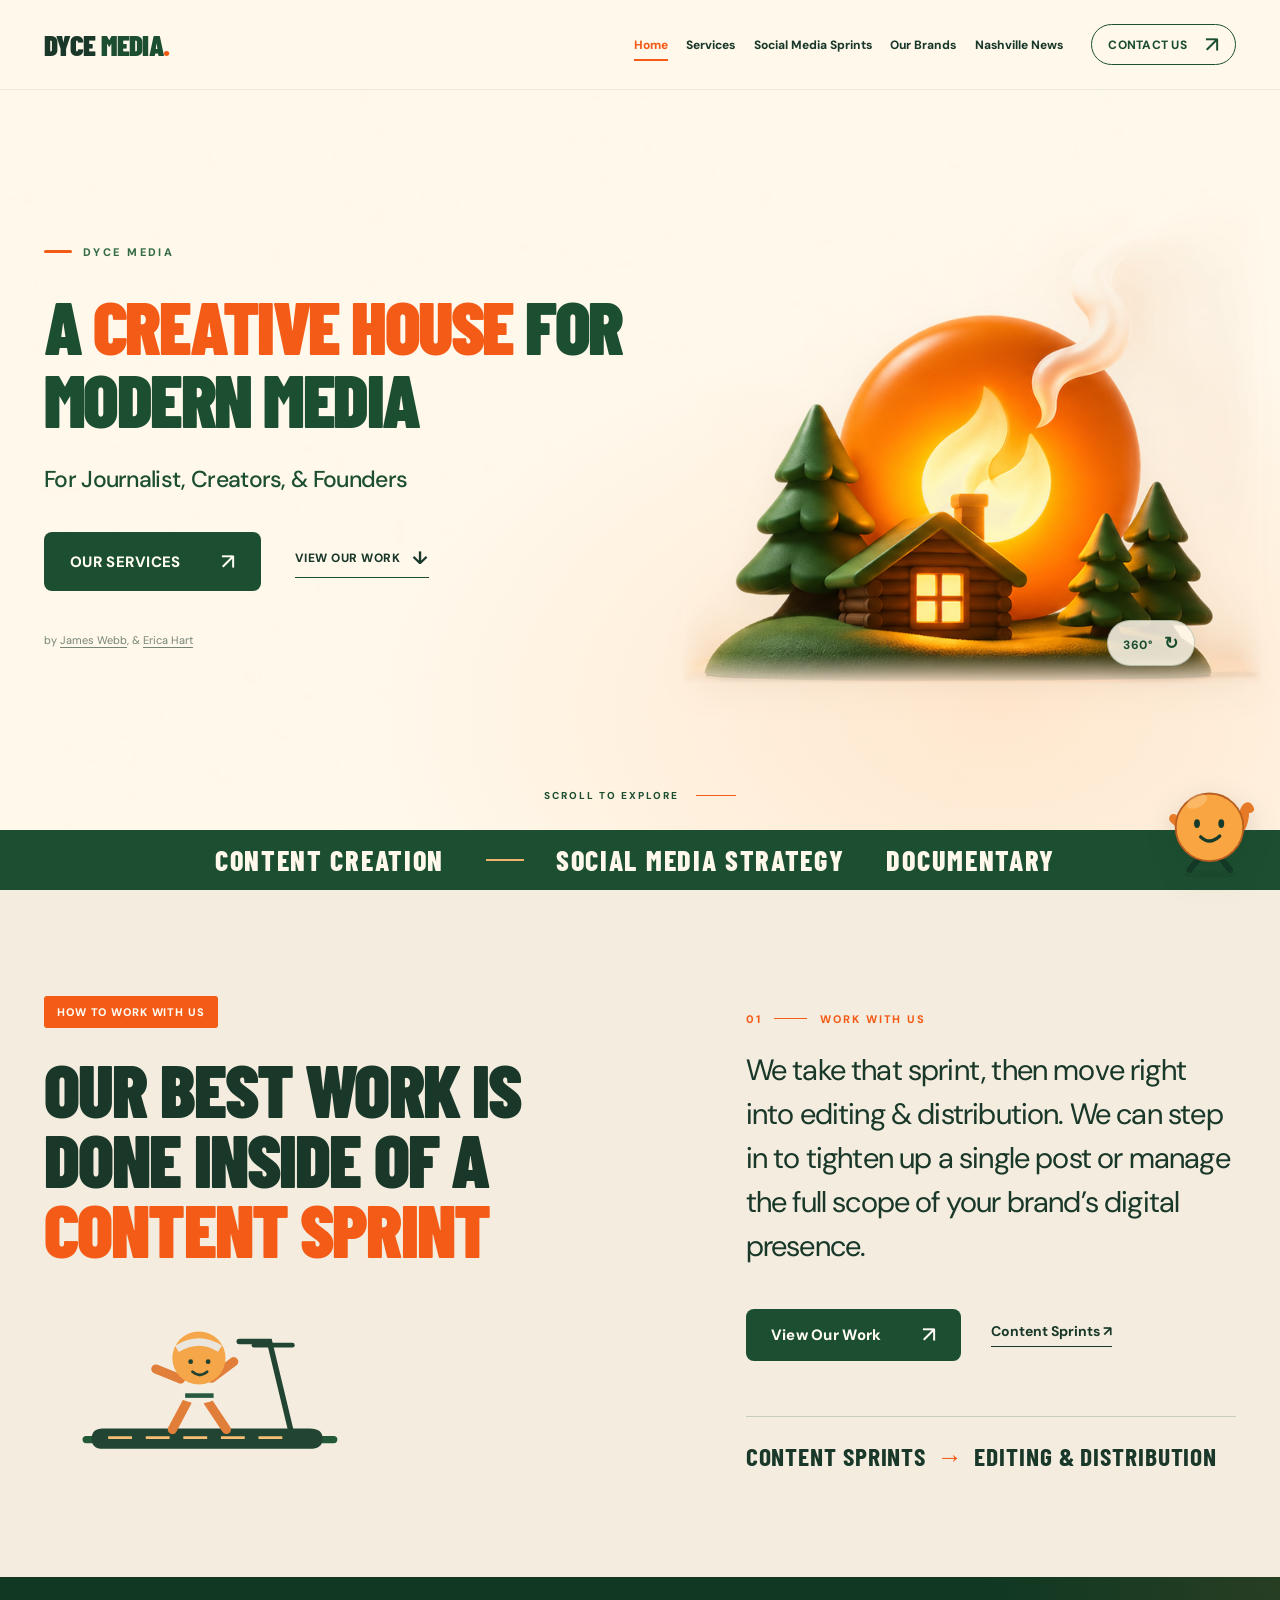
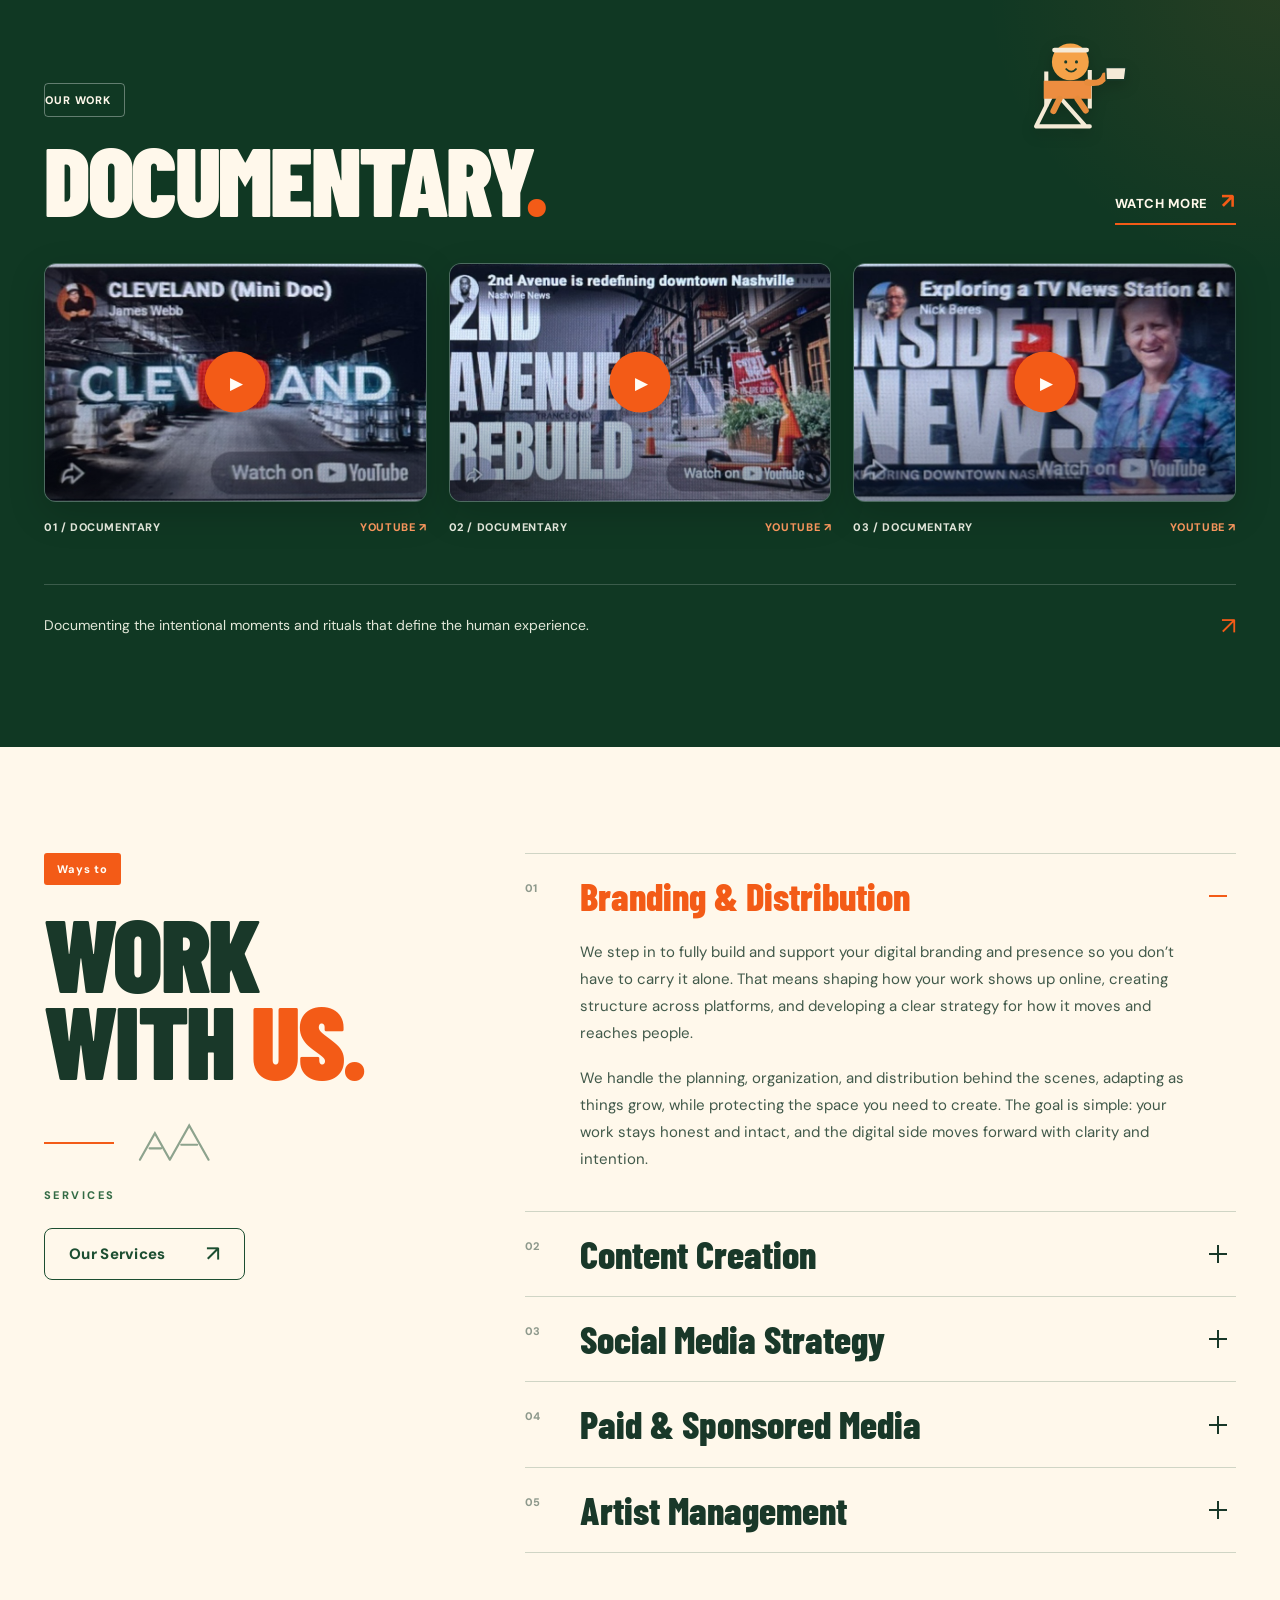
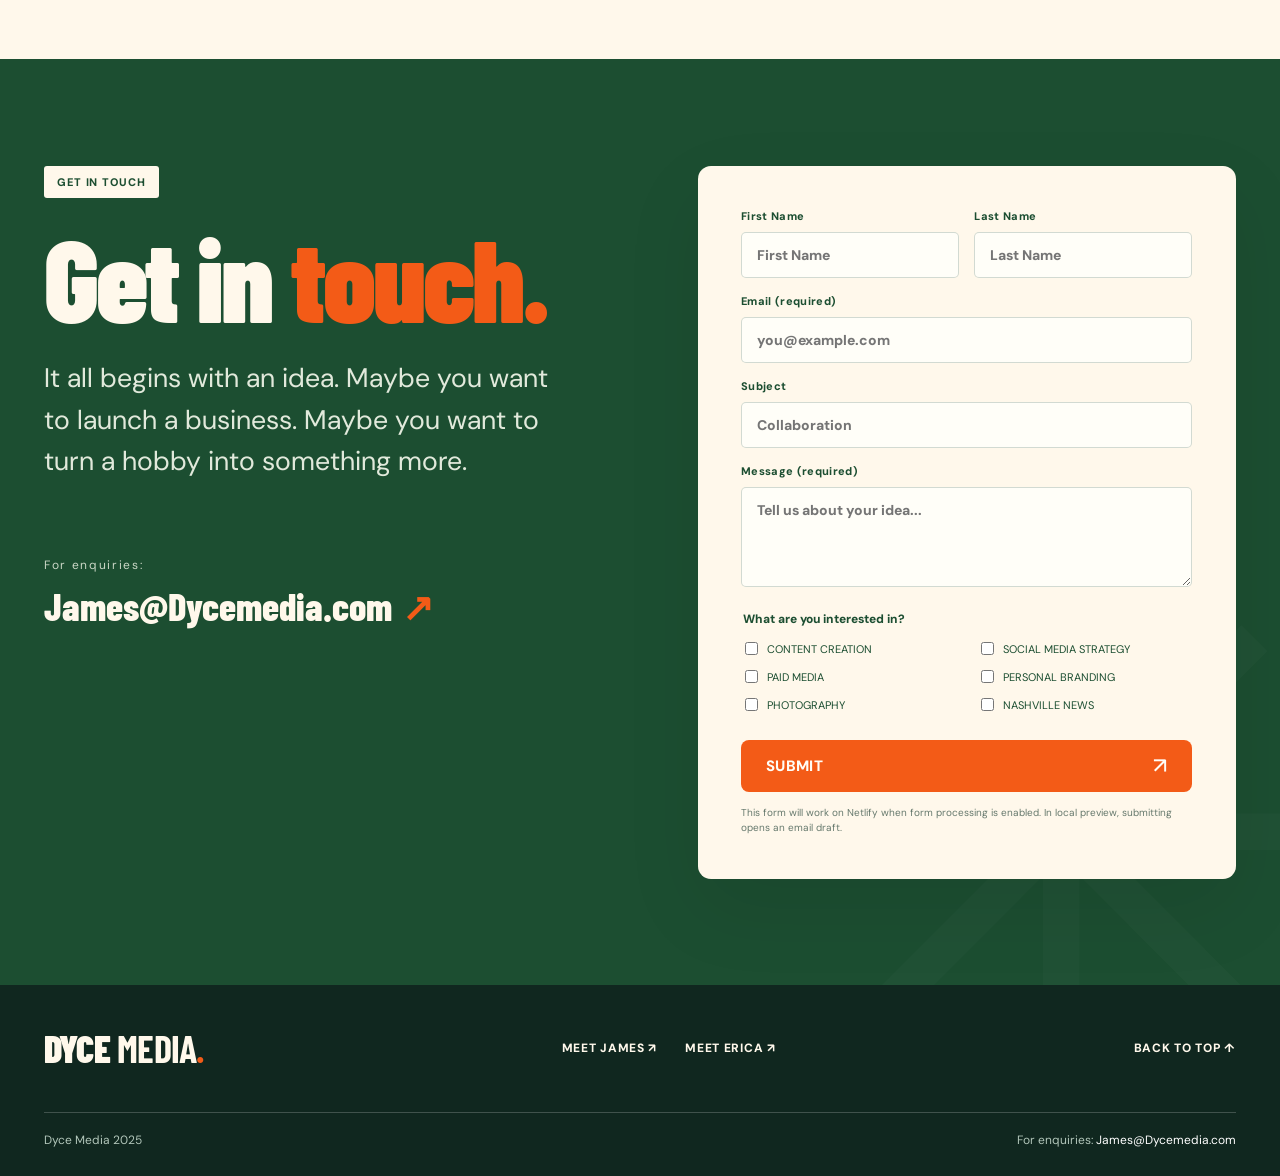
==== index.html @ 3dae823f "Import approved Dyce Media Revision 2 and configure separate Netlify preview" ====
<!DOCTYPE html>

<html lang="en">
<head>
<meta charset="utf-8"/>
<meta content="width=device-width, initial-scale=1" name="viewport"/>
<meta content="#153d2c" name="theme-color"/>
<meta content="Dyce Media — A Creative HOUSE for modern media. For Journalist, Creators, &amp; Founders." name="description"/>
<meta content="Dyce Media — A Creative HOUSE for modern media" property="og:title"/>
<meta content="For Journalist, Creators, &amp; Founders" property="og:description"/>
<title>Home | Dyce Media</title>
<link href="https://fonts.googleapis.com" rel="preconnect"/>
<link crossorigin="" href="https://fonts.gstatic.com" rel="preconnect"/>
<link href="https://fonts.googleapis.com/css2?family=Barlow+Condensed:wght@500;600;700;800;900&amp;family=DM+Sans:wght@400;500;600;700;800&amp;display=swap" rel="stylesheet"/>
<link href="styles.css" rel="stylesheet"/>
</head>
<body>
<a class="skip-link" href="#main">Skip to content</a>
<div aria-hidden="true" class="top-progress" id="scrollProgress"></div>
<header class="site-header" id="siteHeader">
<a aria-label="Dyce Media home" class="wordmark" href="index.html">DYCE <strong>MEDIA<span>.</span></strong></a>
<button aria-controls="primaryNav" aria-expanded="false" aria-label="Toggle navigation" class="menu-toggle" id="menuToggle" type="button"><span></span><span></span></button>
<nav aria-label="Primary navigation" class="nav" id="primaryNav">
<a class="nav-link is-active" href="index.html">Home</a>
<a class="nav-link" href="services.html">Services</a>
<a class="nav-link" href="social-media-sprints.html">Social Media Sprints</a>
<a class="nav-link" href="our-brands.html">Our Brands</a>
<a class="nav-link" href="nashville-news.html">Nashville News</a>
<a class="btn btn-small btn-outline nav-cta" href="contact.html">CONTACT US <span aria-hidden="true">↗</span></a>
</nav>
</header>
<main id="main">
<section aria-labelledby="heroTitle" class="hero" id="home">
<div aria-hidden="true" class="hero-grain"></div>
<div class="hero-inner container">
<div class="hero-copy reveal is-visible">
<div class="eyebrow"><span class="eyebrow-rule"></span> DYCE MEDIA</div>
<h1 id="heroTitle"><span class="hero-first">A <em>Creative HOUSE</em> for</span><span class="hero-line">modern media</span></h1>
<p class="hero-subtitle">For Journalist, Creators, &amp; Founders</p>
<div class="hero-actions"><a class="btn btn-dark" href="services.html">OUR SERVICES <span aria-hidden="true">↗</span></a><a class="quiet-link" href="documentary.html">VIEW OUR WORK <span aria-hidden="true">↓</span></a></div>
<p class="credit">by <a href="https://www.instagram.com/storyofjames/" rel="noopener" target="_blank">James Webb</a>, &amp; <a href="https://www.instagram.com/ericaavi/" rel="noopener" target="_blank">Erica Hart</a></p>
</div>
<div aria-label="Cozy illustrated log cabin, pine trees and glowing campfire with an orange sun" class="hero-visual">
<div aria-hidden="true" class="hero-halo"></div>
<img alt="A warm illustrated log cabin with forest-green pine trees and an orange firelight glow" class="cabin-art" fetchpriority="high" src="assets/cabin-art.png"/>


<button aria-label="Play cabin rotation" class="cabin-spin-btn" id="spinCabin" type="button">360° <span aria-hidden="true">↻</span></button></div>
</div>
<a class="scroll-indicator" href="index.html#how"><span>SCROLL TO EXPLORE</span><span aria-hidden="true" class="scroll-line"></span></a>
</section>
<div aria-hidden="true" class="section-marquee"><span>CONTENT CREATION</span><span aria-hidden="true" class="marquee-rule"></span><span>SOCIAL MEDIA STRATEGY</span><span>DOCUMENTARY</span></div>
<section aria-labelledby="howTitle" class="intro-section section-pad" id="how">
<div class="container intro-grid">
<div class="intro-left reveal">
<span class="tag tag-orange">HOW TO WORK WITH US</span>
<h2 id="howTitle">Our best work is done inside of a <em>content sprint</em></h2>

<div aria-label="A small animated character running on a treadmill" class="scene-treadmill"><svg aria-hidden="true" viewbox="0 0 360 190">
<path d="M46 161h270" stroke="#1b5232" stroke-linecap="round" stroke-width="8"></path>
<path d="M64 149h226q14 0 14 11t-14 11H64q-12 0-12-11t12-11" fill="#193f2c"></path>
<path class="tread-belt" d="M70 159h205" stroke="#f9bd72" stroke-dasharray="26 15" stroke-width="3"></path>
<path d="M269 150l-23-96h-33" fill="none" stroke="#193f2c" stroke-linecap="round" stroke-width="6"></path>
<path d="M229 58h42" stroke="#193f2c" stroke-linecap="round" stroke-width="5"></path>
<path class="run-leg one" d="M156 120l-16 30" stroke="#e17a33" stroke-linecap="round" stroke-width="10"></path>
<path class="run-leg two" d="M179 120l20 30" stroke="#e17a33" stroke-linecap="round" stroke-width="10"></path>
<path d="M146 115q25 13 44 0l-5-22h-34z" fill="#f3efe1"></path>
<path d="M154 113h31" stroke="#20543a" stroke-width="5"></path>
<path class="run-arm one" d="M149 95l-27-11" fill="none" stroke="#e17a33" stroke-linecap="round" stroke-width="10"></path>
<path class="run-arm two" d="M183 94l24-18" fill="none" stroke="#e17a33" stroke-linecap="round" stroke-width="10"></path>
<circle cx="169" cy="72" fill="#f6a442" r="29"></circle>
<path d="M145 62q25-15 47 0" fill="none" stroke="#eae6de" stroke-width="8"></path>
<circle cx="160" cy="76" fill="#173b2a" r="2.6"></circle><circle cx="179" cy="76" fill="#173b2a" r="2.6"></circle>
<path d="M162 87q8 7 16 0" fill="none" stroke="#173b2a" stroke-linecap="round" stroke-width="3"></path>
</svg></div></div>
<div class="intro-right reveal">
<div class="mini-index">01 <span></span> WORK WITH US</div>
<p>We take that sprint, then move right into editing &amp; distribution. We can step in to tighten up a single post or manage the full scope of your brand’s digital presence.</p>
<div class="inline-actions">
<a class="btn btn-dark" href="documentary.html">View Our Work <span aria-hidden="true">↗</span></a>
<a class="under-link" href="social-media-sprints.html">Content Sprints <span aria-hidden="true">↗</span></a>
</div>
<div class="intro-stat"><strong>CONTENT SPRINTS <span>→</span> EDITING &amp; DISTRIBUTION</strong></div>
</div>
</div>
</section>
<section aria-labelledby="filmTitle" class="film-section section-pad" id="work">
<div class="container"><div aria-label="A tiny animated character seated in a director's chair" class="scene-director"><svg aria-hidden="true" viewbox="0 0 250 220">
<path d="M80 130L45 200M80 130l62 70M48 200h102" stroke="#f4ead6" stroke-linecap="round" stroke-width="8"></path>
<path d="M65 93v68M65 126h85M150 90v75" stroke="#f4ead6" stroke-width="8"></path>
<path d="M60 111h93v35H60z" fill="#ed8d40"></path>
<circle cx="112" cy="74" fill="#f5a248" r="36"></circle>
<path d="M81 51h63" stroke="#f5ead7" stroke-linecap="round" stroke-width="9"></path>
<circle cx="103" cy="74" fill="#173b2a" r="3"></circle><circle cx="124" cy="74" fill="#173b2a" r="3"></circle>
<path d="M104 88q10 10 19 0" fill="none" stroke="#173b2a" stroke-linecap="round" stroke-width="3.5"></path>
<path class="direct-arm" d="M145 114q29 5 34-13" fill="none" stroke="#e78c3c" stroke-linecap="round" stroke-width="12"></path>
<path d="M91 146l-12 24m47-24 16 23" stroke="#e78c3c" stroke-linecap="round" stroke-width="12"></path>
<path d="M181 85h40l-3 24h-36z" fill="#f5ead7" stroke="#173b2a" stroke-width="3"></path>
</svg></div>
<div class="section-heading on-dark reveal">
<div><span class="tag tag-lined">OUR WORK</span><h2 id="filmTitle">DOCUMENTARY<span class="orange-dot">.</span></h2></div>
<a class="arrow-link light" href="documentary.html">WATCH MORE <span aria-hidden="true">↗</span></a>
</div>
<div class="film-grid">
<article class="film-card reveal">
<button aria-label="Play documentary film 1" class="video-trigger" data-title="Documentary film 1" data-video="kNHz2GjLKUQ" type="button">
<img alt="Cleveland Mini Doc thumbnail shown on Dyce Media's original site" loading="lazy" src="assets/film-1.jpg"/>
<span aria-hidden="true" class="film-play">▶</span><span class="film-hover">PLAY FILM <b>↗</b></span>
</button>
<div class="film-meta"><span class="film-number">01 / DOCUMENTARY</span><a aria-label="Open film 1 on YouTube" href="https://www.youtube.com/watch?v=kNHz2GjLKUQ" rel="noopener" target="_blank">YOUTUBE ↗</a></div>
</article>
<article class="film-card reveal">
<button aria-label="Play documentary film 2" class="video-trigger" data-title="Documentary film 2" data-video="O8P02FjqJ_0" type="button">
<img alt="2nd Avenue Rebuild documentary thumbnail shown on Dyce Media's original site" loading="lazy" src="assets/film-2.jpg"/>
<span aria-hidden="true" class="film-play">▶</span><span class="film-hover">PLAY FILM <b>↗</b></span>
</button>
<div class="film-meta"><span class="film-number">02 / DOCUMENTARY</span><a aria-label="Open film 2 on YouTube" href="https://www.youtube.com/watch?v=O8P02FjqJ_0" rel="noopener" target="_blank">YOUTUBE ↗</a></div>
</article>
<article class="film-card reveal">
<button aria-label="Play documentary film 3" class="video-trigger" data-title="Documentary film 3" data-video="n7L9a1vY2cc" type="button">
<img alt="Inside TV News documentary thumbnail shown on Dyce Media's original site" loading="lazy" src="assets/film-3.jpg"/>
<span aria-hidden="true" class="film-play">▶</span><span class="film-hover">PLAY FILM <b>↗</b></span>
</button>
<div class="film-meta"><span class="film-number">03 / DOCUMENTARY</span><a aria-label="Open film 3 on YouTube" href="https://www.youtube.com/watch?v=n7L9a1vY2cc" rel="noopener" target="_blank">YOUTUBE ↗</a></div>
</article>
</div>
<a class="film-bottom-link" href="services.html">Documenting the intentional moments and rituals that define the human experience. <span aria-hidden="true">↗</span></a>
</div>
</section>
<section aria-labelledby="servicesTitle" class="services-section section-pad" id="services">
<div class="container services-layout">
<div class="services-sticky reveal">
<span class="tag tag-orange">Ways to</span>
<h2 id="servicesTitle">WORK<br/>WITH <em>US.</em></h2>
<div aria-hidden="true" class="woodsy-divider"><span></span><svg viewbox="0 0 100 50"><path d="M9 44 26 14 43 44M20 31h13M43 44 65 5 87 44M56 27h18" fill="none" stroke="currentColor" stroke-linecap="round" stroke-width="2.5"></path></svg></div>
<p class="services-aside">SERVICES</p>
<a class="btn btn-outline" href="services.html">Our Services <span aria-hidden="true">↗</span></a>
</div>
<div class="accordion reveal" id="serviceAccordion">
<details open="">
<summary><span class="service-count">01</span><span>Branding &amp; Distribution</span><span aria-hidden="true" class="plus"></span></summary>
<div class="accordion-content"><p>We step in to fully build and support your digital branding and presence so you don’t have to carry it alone. That means shaping how your work shows up online, creating structure across platforms, and developing a clear strategy for how it moves and reaches people.</p><p>We handle the planning, organization, and distribution behind the scenes, adapting as things grow, while protecting the space you need to create. The goal is simple: your work stays honest and intact, and the digital side moves forward with clarity and intention.</p></div>
</details>
<details>
<summary><span class="service-count">02</span><span>Content Creation</span><span aria-hidden="true" class="plus"></span></summary>
<div class="accordion-content"><p class="subline">Video &amp; Photography</p><p>We create high-quality video and photo content that blends long-form documentary depth with short-form social media energy. Our work is designed to feel authentic and made to live where your audience spends their time.</p></div>
</details>
<details>
<summary><span class="service-count">03</span><span>Social Media Strategy</span><span aria-hidden="true" class="plus"></span></summary>
<div class="accordion-content"><p class="subline">The Attention Economy</p><p>We believe social media should feel like connection, not a chore. We also acknowledge it can be both a tricky player and a powerful tool. The goal is to build strategies that work with who you are, helping your story land naturally on TikTok, Instagram, YouTube, or wherever your audience is. We test, we adjust, and we keep it human.</p></div>
</details>
<details>
<summary><span class="service-count">04</span><span>Paid &amp; Sponsored Media</span><span aria-hidden="true" class="plus"></span></summary>
<div class="accordion-content"><p>We help your brand cut through the noise with scroll-stopping content and precision-targeted campaigns. Whether it’s Meta ads, influencer partnerships, or audience-driven promotions. Our goal is to connect you to your core audience.</p></div>
</details>
<details>
<summary><span class="service-count">05</span><span>Artist Management</span><span aria-hidden="true" class="plus"></span></summary>
<div class="accordion-content"><p>Being an artist today means wearing a dozen hats, and half of them don’t fit. We step in to take that off. Handling the messy parts, building structure where it’s needed, and protecting the space you need to create.</p><p>Our role is to connect your work with the right people, opportunities, and platforms while preserving the originality and rawness that make it yours. We adapt, turning the business side from a grind into forward momentum.</p></div>
</details>
</div>
</div>
</section>

<section aria-labelledby="contactTitle" class="contact-section section-pad" id="contact">
<div class="container contact-grid">
<div class="contact-copy reveal"><span class="tag tag-light">GET IN TOUCH</span><h2 id="contactTitle">Get in <em>touch.</em></h2><p>It all begins with an idea. Maybe you want to launch a business. Maybe you want to turn a hobby into something more.</p><div class="contact-email"><span>For enquiries:</span><a href="mailto:James@Dycemedia.com">James@Dycemedia.com <span aria-hidden="true">↗</span></a></div></div>
<form action="/thanks.html" class="contact-form reveal" data-netlify="true" id="contactForm" method="POST" name="dyce-contact" netlify-honeypot="bot-field">
<input name="form-name" type="hidden" value="dyce-contact"/>
<p class="hidden"><label>Don't fill this out: <input name="bot-field"/></label></p>
<div class="field-row"><label>First Name<input autocomplete="given-name" name="first-name" placeholder="First Name" required=""/></label><label>Last Name<input autocomplete="family-name" name="last-name" placeholder="Last Name"/></label></div>
<label>Email (required)<input autocomplete="email" name="email" placeholder="you@example.com" required="" type="email"/></label>
<label>Subject<input name="subject" placeholder="Collaboration"/></label>
<label>Message (required)<textarea name="message" placeholder="Tell us about your idea..." required="" rows="4"></textarea></label>
<fieldset><legend>What are you interested in?</legend><label><input name="interest" type="checkbox" value="CONTENT CREATION"/> CONTENT CREATION</label><label><input name="interest" type="checkbox" value="SOCIAL MEDIA STRATEGY"/> SOCIAL MEDIA STRATEGY</label><label><input name="interest" type="checkbox" value="PAID MEDIA"/> PAID MEDIA</label><label><input name="interest" type="checkbox" value="PERSONAL BRANDING"/> PERSONAL BRANDING</label><label><input name="interest" type="checkbox" value="PHOTOGRAPHY"/> PHOTOGRAPHY</label><label><input name="interest" type="checkbox" value="NASHVILLE NEWS"/> NASHVILLE NEWS</label></fieldset>
<button class="btn btn-orange form-submit" type="submit">SUBMIT <span aria-hidden="true">↗</span></button>
<p class="form-disclaimer" id="formNotice">This form will work on Netlify when form processing is enabled. In local preview, submitting opens an email draft.</p>
</form>
</div>
</section>
</main>
<footer class="site-footer"><div class="container footer-top"><a class="footer-wordmark" href="index.html">DYCE <strong>MEDIA<span>.</span></strong></a><div class="footer-links"><a href="https://www.instagram.com/storyofjames/" rel="noopener" target="_blank">MEET JAMES ↗</a><a href="https://www.instagram.com/ericaavi/" rel="noopener" target="_blank">MEET ERICA ↗</a></div><a class="back-top" href="index.html">BACK TO TOP ↑</a></div><div class="container footer-bottom"><span>Dyce Media 2025</span><span>For enquiries: <a href="mailto:James@Dycemedia.com">James@Dycemedia.com</a></span></div></footer>
<dialog aria-label="Watch video" class="video-modal" id="videoModal"><button aria-label="Close video" class="video-close" id="videoClose" type="button">×</button><div class="video-frame" id="videoFrame"></div><div class="video-actions"><a href="#" id="videoYoutube" rel="noopener" target="_blank">OPEN ON YOUTUBE ↗</a></div></dialog>
<script defer="" src="script.js"></script>
<aside aria-label="Animated Dyce Media character" class="story-buddy" id="storyBuddy">
<button aria-label="Hide animated character" class="buddy-exit" title="Hide character" type="button">×</button>
<div aria-hidden="true" class="buddy-character"><svg role="img" viewbox="0 0 132 150">
<ellipse cx="66" cy="138" fill="#133b25" opacity=".16" rx="35" ry="5"></ellipse>
<path class="buddy-leg buddy-left" d="M51 117l-12 15" stroke="#143826" stroke-linecap="round" stroke-width="8"></path>
<path class="buddy-leg buddy-right" d="M82 117l12 15" stroke="#143826" stroke-linecap="round" stroke-width="8"></path>
<path class="buddy-arm" d="M39 83L17 62" stroke="#e67a27" stroke-linecap="round" stroke-width="12"></path>
<path class="buddy-wave-arm" d="M94 86Q114 80 114 51" stroke="#e67a27" stroke-linecap="round" stroke-width="12"></path>
<path class="buddy-wave-hand" d="M113 52Q117 41 121 49" fill="none" stroke="#e67a27" stroke-linecap="round" stroke-width="11"></path>
<circle cx="66" cy="74" fill="#f9a541" r="46" stroke="#b85d20" stroke-width="2.5"></circle>
<ellipse cx="49" cy="69" fill="#173b2a" rx="4" ry="6"></ellipse><ellipse cx="82" cy="69" fill="#173b2a" rx="4" ry="6"></ellipse>
<path d="M54 87Q66 99 80 86" fill="none" stroke="#173b2a" stroke-linecap="round" stroke-width="4.5"></path>
<ellipse cx="49" cy="39" fill="#ffdba0" opacity=".38" rx="15" ry="8" transform="rotate(-28 49 39)"></ellipse>
</svg></div></aside></body>
</html>
---- styles.css ----
:root{--forest:#153e2e;--forest2:#0d2f24;--forest3:#255b42;--cream:#fcf6ea;--cream2:#f5ebda;--ink:#142b22;--orange:#f35b17;--orange2:#ff7928;--white:#fffdf6;--muted:#647068;--line:rgba(20,62,46,.18)}
*{box-sizing:border-box}html{scroll-behavior:smooth;scroll-padding-top:86px}body{margin:0;background:var(--cream);color:var(--ink);font-family:'DM Sans',Arial,sans-serif;font-size:16px;-webkit-font-smoothing:antialiased}body.modal-open{overflow:hidden}::selection{background:var(--orange);color:#fff}a{color:inherit;text-decoration:none}button,input,textarea{font:inherit}button{cursor:pointer}img{max-width:100%;display:block}h1,h2,h3,p{margin-top:0}h1,h2,h3{font-family:'Barlow Condensed','Nimbus Sans Narrow','Liberation Sans Narrow',Impact,sans-serif;font-weight:900;letter-spacing:-.025em}a:focus-visible,button:focus-visible,summary:focus-visible,input:focus-visible,textarea:focus-visible{outline:3px solid var(--orange);outline-offset:5px}.container{width:min(100% - 88px,1360px);margin-inline:auto}.section-pad{padding:clamp(78px,8.3vw,132px) 0}.hidden{position:absolute!important;left:-9999px!important;opacity:0!important}.skip-link{position:fixed;top:-100px;left:16px;z-index:200;background:var(--orange);color:white;padding:10px 16px}.skip-link:focus{top:10px}.top-progress{height:3px;position:fixed;top:0;left:0;background:var(--orange);width:0;z-index:101;transform-origin:left;pointer-events:none}
.site-header{height:90px;display:flex;align-items:center;justify-content:space-between;padding:0 max(44px,calc((100vw - 1360px)/2));position:sticky;top:0;z-index:90;background:rgba(252,246,234,.92);backdrop-filter:blur(18px);-webkit-backdrop-filter:blur(18px);border-bottom:1px solid rgba(23,62,44,.08);transition:height .25s,box-shadow .25s}.site-header.is-scrolled{height:75px;box-shadow:0 10px 40px rgba(23,46,30,.06)}.wordmark,.footer-wordmark{font:900 31px/1 'Barlow Condensed','Nimbus Sans Narrow','Liberation Sans Narrow',sans-serif;letter-spacing:-.02em;white-space:nowrap}.wordmark strong{font-weight:900;color:var(--forest)}.wordmark span,.footer-wordmark span{color:var(--orange)}.nav{display:flex;align-items:center;gap:clamp(14px,2.2vw,33px)}.nav-link{font-size:13px;font-weight:800;position:relative;transition:color .25s}.nav-link:after{content:'';position:absolute;left:0;right:100%;height:2px;background:var(--orange);bottom:-8px;transition:right .25s}.nav-link:hover,.nav-link.is-active{color:var(--orange)}.nav-link:hover:after,.nav-link.is-active:after{right:0}.nav-cta{margin-left:10px}.menu-toggle{display:none;border:0;background:transparent;width:44px;height:44px}.menu-toggle span{display:block;width:25px;height:2px;background:var(--forest);margin:6px auto;transition:transform .2s}
.btn{display:inline-flex;align-items:center;justify-content:center;gap:40px;min-height:52px;padding:15px 24px;border:1.5px solid transparent;border-radius:8px;font:800 15px 'DM Sans',sans-serif;letter-spacing:.02em;text-align:center;transition:background .2s,color .2s,transform .2s,box-shadow .2s;white-space:nowrap}.btn span{font-size:22px;font-weight:500;line-height:10px}.btn:hover{transform:translateY(-3px);box-shadow:0 10px 18px rgba(14,43,29,.09)}.btn-small{min-height:45px;padding:11px 19px;font-size:12px;border-radius:999px;gap:18px}.btn-outline{border-color:var(--forest);color:var(--forest);background:transparent}.btn-outline:hover{background:var(--forest);color:var(--white)}.btn-dark{background:var(--forest);color:var(--white)}.btn-dark:hover{background:var(--forest3)}.btn-orange{background:var(--orange);color:var(--white)}.btn-orange:hover{background:#d7470c}
/* Opening: generous empty space, with the exact approved illustrated cabin composition. */
.hero{position:relative;overflow:hidden;min-height:min(740px,calc(100svh - 90px));background:radial-gradient(ellipse at 78% 84%,#ffe7ce 0%,transparent 44%),var(--cream);display:flex;align-items:center}.hero-grain{position:absolute;inset:0;opacity:.25;pointer-events:none;background-image:url("data:image/svg+xml,%3Csvg viewBox='0 0 150 150' xmlns='http://www.w3.org/2000/svg'%3E%3Cfilter id='n'%3E%3CfeTurbulence type='fractalNoise' baseFrequency='.24' numOctaves='1' stitchTiles='stitch'/%3E%3C/filter%3E%3Crect width='100%25' height='100%25' filter='url(%23n)' opacity='.025'/%3E%3C/svg%3E")}.hero-inner{display:grid;grid-template-columns:1.13fr .87fr;align-items:center;position:relative;z-index:2;min-height:620px;padding-top:34px;padding-bottom:84px}.hero-copy{z-index:3;position:relative;padding:32px 0 10px;max-width:770px}.eyebrow{display:flex;align-items:center;gap:11px;color:var(--forest3);font-size:11px;letter-spacing:.22em;font-weight:800;margin-bottom:31px}.eyebrow-rule{display:inline-block;background:var(--orange);width:28px;height:3px;border-radius:5px}.hero h1{font-size:clamp(54px,5.75vw,101px);line-height:.99;max-width:1000px;text-transform:uppercase;color:var(--forest);margin-bottom:29px;letter-spacing:-.034em}.hero h1 em{color:var(--orange);font-style:normal;white-space:nowrap}.hero-line{display:block;white-space:nowrap}.hero-subtitle{font-size:clamp(17px,1.8vw,23px);letter-spacing:-.03em;margin-bottom:38px;color:var(--forest);font-weight:500}.hero-actions{display:flex;align-items:center;gap:34px;flex-wrap:wrap}.hero-actions .btn{min-height:59px;padding:16px 25px;min-width:205px}.quiet-link{font-size:12px;font-weight:800;letter-spacing:.04em;display:inline-flex;align-items:center;gap:12px;border-bottom:1px solid var(--forest);padding-bottom:7px}.quiet-link span{font-size:18px}.quiet-link:hover{color:var(--orange);border-color:var(--orange)}.credit{font-size:11px;opacity:.6;margin-top:42px;margin-bottom:0}.credit a{text-decoration:underline;text-underline-offset:3px}.hero-visual{position:relative;display:flex;align-items:center;justify-content:center;width:100%;min-height:550px;margin-left:-1%;pointer-events:none}.cabin-art{width:min(112%,660px);max-width:none;object-fit:contain;position:relative;z-index:2;filter:drop-shadow(1px 14px 17px rgba(84,49,15,.08));animation:slowfloat 7s ease-in-out infinite;transform-origin:50% 65%}.hero-halo{width:65%;height:38%;background:radial-gradient(ellipse,rgba(248,158,61,.18),transparent 68%);position:absolute;top:53%;left:27%;z-index:1;filter:blur(30px)}.visual-star{position:absolute;color:#fca34e;z-index:3;opacity:.7}.star-one{top:25%;right:10%;font-size:24px;animation:twinkle 4s ease-in-out infinite}.star-two{bottom:26%;left:8%;font-size:17px;animation:twinkle 6s ease-in-out infinite 1s}@keyframes slowfloat{0%,100%{transform:translateY(0)}50%{transform:translateY(-13px)}}@keyframes twinkle{50%{opacity:.23;transform:rotate(25deg) scale(.8)}}.scroll-indicator{position:absolute;z-index:4;bottom:28px;left:50%;transform:translateX(-50%);display:flex;align-items:center;gap:17px;color:var(--forest);font-size:10px;letter-spacing:.2em;font-weight:800}.scroll-line{width:40px;height:1px;background:var(--orange)}
.section-marquee{display:flex;align-items:center;justify-content:center;overflow:hidden;white-space:nowrap;gap:32px;background:var(--forest);color:var(--cream);padding:16px 22px;font:800 clamp(20px,2.2vw,33px)/1 'Barlow Condensed','Nimbus Sans Narrow','Liberation Sans Narrow',sans-serif;letter-spacing:.06em}.section-marquee span{flex:none}.little-asterisk{color:var(--orange);font-size:20px}
.tag{display:inline-flex;align-items:center;padding:9px 13px;font-size:11px;font-weight:800;letter-spacing:.08em}.tag-orange{background:var(--orange);color:var(--white);border-radius:3px}.tag-light{background:var(--cream);color:var(--forest);border-radius:3px}.tag-lined{border:1px solid rgba(255,255,255,.35);color:var(--cream);border-radius:4px}.intro-section{background:var(--cream2);position:relative;overflow:hidden}.intro-grid{display:grid;grid-template-columns:1.1fr .9fr;gap:clamp(40px,8vw,145px);align-items:center}.intro-left h2{font-size:clamp(56px,5.8vw,92px);line-height:.94;max-width:720px;text-transform:uppercase;margin:26px 0 0}.intro-left h2 em{font-style:normal;color:var(--orange)}.intro-right{padding-top:15px}.mini-index{display:flex;align-items:center;gap:13px;font-size:11px;letter-spacing:.17em;font-weight:800;color:var(--orange);margin-bottom:22px}.mini-index span{height:1px;width:33px;background:var(--orange)}.intro-right>p{font-size:clamp(20px,2.3vw,30px);line-height:1.5;letter-spacing:-.028em;max-width:585px;margin-bottom:40px}.inline-actions{display:flex;gap:30px;align-items:center;flex-wrap:wrap}.under-link{font-size:14px;font-weight:700;border-bottom:1px solid;padding-bottom:6px}.under-link:hover{color:var(--orange)}.intro-stat{font:800 clamp(16px,2vw,26px) 'Barlow Condensed','Nimbus Sans Narrow','Liberation Sans Narrow',sans-serif;letter-spacing:.035em;border-top:1px solid var(--line);padding-top:23px;margin-top:55px}.intro-stat strong{white-space:nowrap}.intro-stat span{color:var(--orange);padding:0 5px}.intro-symbol{margin-top:55px;display:inline-grid;place-items:center;width:92px;height:92px;position:relative}.rotating-ring{font-size:115px;line-height:1;color:var(--forest3);opacity:.8;animation:rotate 28s linear infinite}.symbol-middle{position:absolute;font:900 38px 'Barlow Condensed';color:var(--orange)}@keyframes rotate{to{transform:rotate(360deg)}}
.film-section{background:var(--forest2);color:var(--cream);position:relative}.film-section:before{content:'';position:absolute;right:0;top:0;width:300px;height:300px;background:radial-gradient(circle at 100% 0%,rgba(246,117,32,.1),transparent 70%);pointer-events:none}.section-heading{display:flex;align-items:end;justify-content:space-between;gap:28px;margin-bottom:38px}.section-heading h2{font-size:clamp(62px,7.5vw,112px);line-height:.95;margin:16px 0 0;text-transform:uppercase}.section-heading .tag{padding-left:0}.orange-dot{color:var(--orange)}.section-heading.on-dark h2{color:var(--cream)}.arrow-link{font-size:13px;font-weight:800;letter-spacing:.04em;border-bottom:2px solid var(--orange);padding-bottom:8px;white-space:nowrap;transition:transform .2s}.arrow-link:hover{transform:translateX(5px)}.arrow-link span{color:var(--orange);font-size:21px;padding-left:10px}.film-grid{display:grid;grid-template-columns:repeat(3,minmax(0,1fr));gap:22px}.film-card{min-width:0}.video-trigger{width:100%;background:#204638;padding:0;border:1px solid rgba(255,255,255,.2);border-radius:12px;overflow:hidden;position:relative;display:block;aspect-ratio:16/10;box-shadow:0 12px 36px rgba(0,0,0,.17);transition:transform .3s,box-shadow .3s}.video-trigger:hover{transform:translateY(-8px);box-shadow:0 25px 52px rgba(0,0,0,.25)}.video-trigger:after{content:'';position:absolute;inset:0;background:linear-gradient(180deg,transparent 45%,rgba(0,0,0,.36));pointer-events:none}.video-trigger img{width:100%;height:100%;object-fit:cover;transition:transform .55s,filter .55s;filter:saturate(.87)}.video-trigger:hover img{transform:scale(1.065);filter:saturate(1.1)}.film-play{position:absolute;z-index:2;top:50%;left:50%;transform:translate(-50%,-50%);background:var(--orange);color:var(--white);border-radius:50%;width:61px;height:61px;display:grid;place-items:center;font-size:17px;box-shadow:0 8px 26px rgba(0,0,0,.25);transition:background .2s,transform .2s;padding-left:3px}.video-trigger:hover .film-play{transform:translate(-50%,-50%) scale(1.15)}.film-hover{position:absolute;bottom:16px;left:18px;right:18px;z-index:3;display:flex;justify-content:space-between;align-items:center;font:800 14px 'Barlow Condensed','Nimbus Sans Narrow','Liberation Sans Narrow',sans-serif;letter-spacing:.08em;color:white;opacity:0;transform:translateY(10px);transition:opacity .3s,transform .3s}.video-trigger:hover .film-hover{opacity:1;transform:translateY(0)}.film-hover b{font:600 22px 'DM Sans'}.film-meta{display:flex;align-items:center;justify-content:space-between;font-size:11px;font-weight:800;margin-top:18px;letter-spacing:.055em}.film-number{color:#e9ede1}.film-meta a{color:#ff9a60}.film-meta a:hover{text-decoration:underline}.film-bottom-link{display:flex;justify-content:space-between;align-items:center;border-top:1px solid rgba(255,255,255,.18);padding-top:25px;margin-top:50px;max-width:100%;font-size:14px;color:#e3e8d9}.film-bottom-link span{color:var(--orange);font-size:24px}.film-bottom-link:hover{color:var(--white)}
.services-section{background:var(--cream)}.services-layout{display:grid;grid-template-columns:.68fr 1.32fr;gap:clamp(50px,9vw,155px);align-items:start}.services-sticky{position:sticky;top:125px}.services-sticky h2{font-size:clamp(75px,8vw,122px);line-height:.85;margin:24px 0 25px}.services-sticky em{font-style:normal;color:var(--orange)}.services-aside{font-size:11px;letter-spacing:.22em;font-weight:800;margin:10px 0 26px;color:var(--forest3)}.woodsy-divider{display:flex;align-items:center;gap:18px;color:var(--forest);height:70px}.woodsy-divider span{width:70px;height:2px;background:var(--orange)}.woodsy-divider svg{width:88px;height:44px;opacity:.5}.accordion{border-top:1px solid var(--line)}.accordion details{border-bottom:1px solid var(--line)}.accordion summary{display:grid;grid-template-columns:40px 1fr 25px;gap:15px;align-items:center;list-style:none;padding:23px 5px 23px 0;cursor:pointer;font:800 clamp(26px,3vw,44px)/1 'Barlow Condensed','Nimbus Sans Narrow','Liberation Sans Narrow',sans-serif;transition:color .2s}.accordion summary::-webkit-details-marker{display:none}.accordion summary:hover,.accordion details[open] summary{color:var(--orange)}.service-count{font:800 11px 'DM Sans';align-self:start;padding-top:4px;color:#8e998c}.plus{position:relative;width:24px;height:24px;display:block}.plus:before,.plus:after{content:'';position:absolute;background:currentColor;top:11px;left:3px;width:18px;height:2px}.plus:after{transform:rotate(90deg);transition:transform .2s}.accordion details[open] .plus:after{transform:rotate(0)}.accordion-content{padding:0 45px 20px 55px;color:#41594a}.accordion-content p{font-size:15px;line-height:1.8;max-width:690px;margin-bottom:18px}.accordion-content .subline{color:var(--orange);font-weight:800;margin-bottom:8px;font-size:12px;letter-spacing:.06em}
.sprints-section{background:#eae9dc}.sprints-section .section-heading{align-items:end}.section-subcopy{font-size:12px;letter-spacing:.12em;font-weight:800;margin:20px 0 0;color:var(--forest3)}.project-grid{display:grid;grid-template-columns:repeat(3,minmax(0,1fr));gap:18px}.project-card{min-height:265px;border-radius:12px;position:relative;overflow:hidden;padding:23px;display:flex;flex-direction:column;justify-content:space-between;isolation:isolate;transition:transform .3s,box-shadow .3s;background:var(--forest);color:var(--cream)}.project-card:before{content:'';position:absolute;inset:auto -40px -120px auto;width:320px;height:320px;border-radius:50%;background:var(--shape-color);opacity:.9;z-index:-1;transition:transform .4s}.project-card:after{content:'';position:absolute;inset:0;z-index:-1;background:linear-gradient(145deg,rgba(255,255,255,.1),transparent 45%,rgba(0,0,0,.15))}.project-card:hover{transform:translateY(-8px);box-shadow:0 20px 40px rgba(14,52,34,.13)}.project-card:hover:before{transform:scale(1.18) translate(-15px,-15px)}.project-a{--shape-color:#f87024}.project-b{--shape-color:#d0c091;background:#335b43}.project-c{--shape-color:#f3a847;background:#214532}.project-d{--shape-color:#88a995;background:#193b33}.project-e{--shape-color:#e8ad59;background:#214932}.project-f{--shape-color:#ea6b45;background:#2a4d3a}.project-index{font-size:11px;letter-spacing:.1em;font-weight:800}.project-center{font:900 clamp(37px,4vw,60px)/.93 'Barlow Condensed';max-width:280px;text-transform:uppercase;display:flex;align-items:flex-end;justify-content:space-between;gap:15px}.project-center>span{font:400 23px 'DM Sans'}.project-bottom{font-size:10px;font-weight:700;letter-spacing:.07em}.sprints-footer{display:flex;justify-content:space-between;margin-top:29px;border-top:1px solid var(--line);padding-top:20px;font-size:12px;letter-spacing:.05em;font-weight:800}.sprints-footer a{color:var(--orange)}
.contact-section{position:relative;background:var(--forest);color:var(--cream);overflow:hidden}.contact-section:before{content:'✳';position:absolute;right:-95px;bottom:-240px;font-size:750px;color:rgba(255,255,255,.018);line-height:1;pointer-events:none}.contact-grid{position:relative;display:grid;grid-template-columns:1fr 1fr;gap:clamp(45px,9vw,145px)}.contact-copy h2{font-size:clamp(88px,9vw,145px);line-height:.87;margin:29px 0 30px}.contact-copy h2 em{font-style:normal;color:var(--orange)}.contact-copy>p{font-size:clamp(19px,2.1vw,27px);line-height:1.55;max-width:520px;color:#e1e9db}.contact-email{display:grid;gap:10px;margin-top:75px}.contact-email>span{font-size:12px;letter-spacing:.14em;color:#cad7c6}.contact-email a{display:flex;gap:10px;align-items:center;font:800 clamp(23px,3vw,40px) 'Barlow Condensed';word-break:break-word}.contact-email a span{color:var(--orange)}.contact-email a:hover{color:var(--orange)}.contact-spark{font-size:120px;color:var(--orange);line-height:1;margin-top:25px;opacity:.8}.contact-form{background:var(--cream);color:var(--forest);padding:clamp(25px,3.4vw,50px);border-radius:13px;box-shadow:0 30px 80px rgba(0,0,0,.08)}.contact-form>label,.field-row label{display:grid;gap:9px;font-size:11px;font-weight:800;letter-spacing:.03em;margin-bottom:16px}.field-row{display:grid;grid-template-columns:1fr 1fr;gap:15px}.contact-form input:not([type=checkbox]),.contact-form textarea{background:#fffef8;border:1.5px solid rgba(31,77,56,.2);color:#153e2e;border-radius:5px;outline:0;width:100%;padding:13px 15px;font-size:14px;resize:vertical;transition:border-color .2s}.contact-form input:focus,.contact-form textarea:focus{border-color:var(--orange)}.contact-form fieldset{border:0;padding:0;margin:24px 0 18px;display:grid;grid-template-columns:1fr 1fr;gap:9px 20px}.contact-form legend{font-size:12px;font-weight:800;margin-bottom:12px}.contact-form fieldset label{font-size:11px;display:flex;align-items:center;gap:6px}.contact-form input[type=checkbox]{accent-color:var(--forest)}.form-submit{width:100%;display:flex;justify-content:space-between;margin-top:26px}.form-disclaimer{font-size:10px;line-height:1.5;color:#66796d;margin:13px 0 0}
.site-footer{background:#10271f;color:var(--cream);padding:44px 0 28px}.footer-top{display:flex;justify-content:space-between;align-items:center;gap:30px;padding-bottom:45px}.footer-wordmark{font-size:38px}.footer-links{display:flex;gap:28px}.footer-links a,.back-top{font-size:12px;font-weight:800;letter-spacing:.06em}.footer-links a:hover,.back-top:hover{color:var(--orange)}.footer-bottom{border-top:1px solid rgba(255,255,255,.2);padding-top:19px;display:flex;justify-content:space-between;gap:15px;color:#b2c6ba;font-size:12px}.footer-bottom a{color:#fff}.video-modal{border:0;max-width:min(94vw,1100px);width:100%;padding:0;background:var(--forest2);color:var(--cream);box-shadow:0 30px 100px rgba(0,0,0,.55);border-radius:12px;overflow:visible}.video-modal::backdrop{background:rgba(7,27,19,.88);backdrop-filter:blur(8px)}.video-frame{aspect-ratio:16/9}.video-frame iframe{width:100%;height:100%;display:block;border:0;background:#111}.video-close{position:absolute;right:0;top:-56px;background:var(--cream);color:var(--forest);border:0;border-radius:50%;width:42px;height:42px;font-size:30px}.video-actions{padding:13px 18px;display:flex;justify-content:flex-end;font-size:12px;font-weight:800}.video-actions a:hover{color:var(--orange)}.reveal{opacity:0;transform:translateY(24px);transition:opacity .75s ease,transform .75s cubic-bezier(.2,.7,.2,1)}.reveal.is-visible{opacity:1;transform:translateY(0)}
@media(max-width:1160px){.site-header{padding:0 28px}.nav{gap:16px}.hero-inner{grid-template-columns:1fr 0.84fr}.hero h1{font-size:clamp(51px,6.35vw,85px)}.hero-visual{margin-left:-9%}.film-grid{gap:15px}.project-center{font-size:44px}}
@media(max-width:900px){.container{width:min(100% - 48px,1360px)}.site-header{height:75px}.menu-toggle{display:block;z-index:93}.nav{display:none;position:absolute;left:0;right:0;top:100%;background:var(--cream);box-shadow:0 15px 30px rgba(13,47,36,.15);padding:25px 24px 35px;flex-direction:column;align-items:stretch;gap:19px}.nav.open{display:flex}.nav-cta{margin:0;width:max-content}.hero{min-height:auto}.hero-inner{grid-template-columns:1fr;min-height:auto;padding-top:68px;padding-bottom:66px}.hero-copy{max-width:730px}.hero h1{font-size:clamp(58px,11vw,95px)}.hero-visual{margin:0 auto;max-width:630px;min-height:440px;margin-top:10px}.cabin-art{width:100%}.scroll-indicator{display:none}.intro-grid{grid-template-columns:1fr;gap:35px}.intro-left h2{font-size:clamp(70px,10vw,100px);max-width:720px}.intro-right>p{max-width:750px}.intro-symbol{display:none}.services-layout{grid-template-columns:1fr;gap:40px}.services-sticky{position:static}.services-sticky h2{font-size:100px}.contact-grid{grid-template-columns:1fr}.contact-form{max-width:690px}.project-grid{grid-template-columns:repeat(2,1fr)}}
@media(max-width:640px){.container{width:calc(100% - 38px)}.site-header{padding:0 19px;height:69px}.wordmark{font-size:28px}.hero-inner{padding-top:40px;padding-bottom:47px}.hero-copy{padding:0}.eyebrow{margin-bottom:22px}.hero h1{font-size:clamp(52px,12.3vw,73px);line-height:.98;margin-bottom:21px;letter-spacing:-.03em}.hero h1 em{white-space:normal}.hero-line{white-space:normal}.hero-subtitle{font-size:18px;margin-bottom:27px}.hero-actions{gap:20px}.hero-actions .btn{min-width:185px;min-height:50px}.quiet-link{font-size:11px}.credit{margin-top:24px}.hero-visual{min-height:290px;margin-top:0;max-width:420px}.cabin-art{width:100%;animation-duration:9s}.star-one{right:12%;top:13%}.star-two{display:none}.section-pad{padding:68px 0}.section-marquee{font-size:23px;padding:13px 15px;gap:18px}.intro-left h2{font-size:clamp(57px,11vw,78px)}.intro-right>p{font-size:20px}.intro-stat{font-size:18px}.intro-stat strong{white-space:normal}.section-heading{align-items:start;flex-direction:column;margin-bottom:30px}.section-heading h2{font-size:clamp(61px,12vw,86px)}.film-grid{grid-template-columns:1fr;gap:35px}.video-trigger{aspect-ratio:16/9}.film-hover{opacity:1;transform:none}.film-bottom-link{font-size:12px;line-height:1.5}.services-sticky h2{font-size:88px}.accordion summary{grid-template-columns:23px 1fr 25px;font-size:31px;padding:19px 0;gap:10px}.service-count{font-size:9px}.accordion-content{padding:0 7px 12px 30px}.accordion-content p{font-size:14px}.project-grid{grid-template-columns:1fr}.project-card{min-height:220px}.project-center{font-size:54px}.contact-copy h2{font-size:100px}.contact-copy>p{font-size:20px}.contact-email{margin-top:45px}.contact-spark{display:none}.contact-form{padding:22px}.contact-form fieldset{grid-template-columns:1fr}.field-row{grid-template-columns:1fr;gap:0}.footer-top,.footer-bottom{flex-direction:column;align-items:start;gap:16px}.footer-top{padding-bottom:26px}.footer-links{flex-wrap:wrap}.video-close{right:2px}.film-section:before{display:none}}
@media(prefers-reduced-motion:reduce){html{scroll-behavior:auto}.reveal{opacity:1;transform:none;transition:none}.cabin-art,.rotating-ring,.visual-star{animation:none}.btn,.project-card,.video-trigger{transition:none}}

/* Keep the original Dyce Media statement together on desktop. */
.hero-first{display:block;white-space:nowrap}.hero-line{display:block;white-space:nowrap}@media(max-width:900px){.hero-first{white-space:normal}}@media(max-width:640px){.hero h1{font-size:clamp(44px,10.8vw,70px)}.hero-first,.hero-line{white-space:normal}}

@media(max-width:640px){.film-section .section-heading h2{font-size:clamp(46px,10.3vw,62px)}.section-marquee{max-width:100vw}}

/* V2: brighter pine green, orange accents; no decorative orange asterisks. */
:root{--forest:#1c4e31;--forest2:#103823;--forest3:#346b45;--cream:#fff8eb;--cream2:#f4eddf;--ink:#193829;--line:rgba(23,74,47,.2)}
body{background:var(--cream)}.site-header{background:rgba(255,248,235,.94)}
.site-header .nav{gap:clamp(12px,1.45vw,23px)}
.site-header .nav-link{font-size:12px;white-space:nowrap}
.site-header .btn-small{padding:10px 16px;min-height:41px;white-space:nowrap}
.site-header .wordmark{font-size:29px}
.section-marquee .marquee-rule{width:38px;height:2px;background:#f4b16d;flex:none}
.section-marquee span:not(.marquee-rule){margin-right:10px}
.cabin-spin-btn{pointer-events:auto;position:absolute;bottom:8%;right:7%;z-index:8;background:rgba(255,248,235,.86);color:var(--forest);border:1px solid rgba(23,75,44,.25);border-radius:100px;padding:11px 15px;font-size:12px;font-weight:800;letter-spacing:.045em;box-shadow:0 8px 20px rgba(44,40,12,.08);transition:transform .2s,background .2s}
.cabin-spin-btn:hover{transform:scale(1.04);background:#fff}.cabin-spin-btn span{font-size:17px;padding-left:8px}
.hero-visual .cabin-art.is-spinning{animation:cabinSpin 2.4s cubic-bezier(.55,.05,.2,1) both!important}
@keyframes cabinSpin{0%{transform:rotateY(0deg)}25%{transform:rotateY(80deg) translateY(-10px) scale(.96)}50%{transform:rotateY(180deg) scale(.93)}75%{transform:rotateY(270deg) translateY(-10px) scale(.96)}100%{transform:rotateY(360deg)}}
.hero-visual{perspective:1100px}.hero-visual .cabin-art{backface-visibility:visible}
/* Tiny persistent character — decorative, optional, unobtrusive. */
.story-buddy{position:fixed;right:14px;bottom:10px;width:105px;height:130px;z-index:89;pointer-events:none;opacity:0;transform:translateY(30px) scale(.92);transition:opacity .5s,transform .5s}
.story-buddy.is-ready{opacity:1;transform:translateY(0) scale(1)}.buddy-character{position:absolute;inset:6px 8px 0 0;transform-origin:center bottom;filter:drop-shadow(0 8px 13px rgba(32,57,36,.17))}.buddy-character svg{width:100%;height:100%}
.buddy-exit{position:absolute;right:0;top:8px;z-index:5;pointer-events:auto;background:#fff8eb;color:#366b4c;font-size:17px;line-height:22px;width:26px;height:26px;border:1px solid #cdd9c8;border-radius:99px;opacity:0;transition:opacity .2s}.story-buddy:hover .buddy-exit,.buddy-exit:focus-visible{opacity:1}
.story-buddy.is-hidden{display:none}.story-buddy.wave .buddy-wave-arm,.story-buddy.wave .buddy-wave-hand{transform-box:fill-box;transform-origin:8% 88%;animation:waveHand .7s ease-in-out 4 alternate}.story-buddy.hop .buddy-character{animation:buddyHop .65s ease-in-out 3}.story-buddy.peek .buddy-character{animation:buddyPeek 2.4s ease-in-out 1}.story-buddy.walk .buddy-leg{animation:buddyWalk .3s ease-in-out 7 alternate}.story-buddy.nod .buddy-character{animation:buddyNod .6s ease-in-out 2}
@keyframes waveHand{to{transform:rotate(33deg)}}@keyframes buddyHop{50%{transform:translateY(-24px) rotate(-5deg)}}@keyframes buddyPeek{0%,100%{transform:translateX(0)}50%{transform:translateX(65px) rotate(9deg)}}@keyframes buddyWalk{50%{transform:rotate(18deg)}}@keyframes buddyNod{50%{transform:rotate(7deg)}}
/* Small, original animated character scenes; no effect on text structure. */
.scene-treadmill{width:min(330px,100%);margin-top:28px;opacity:.96}.scene-treadmill svg{width:100%;height:auto;overflow:visible}.scene-treadmill .tread-belt{animation:runBelt .4s linear infinite}.scene-treadmill .run-leg,.scene-treadmill .run-arm{transform-box:fill-box;transform-origin:50% 0%;animation:runLeg .37s ease-in-out infinite alternate}.scene-treadmill .run-leg.two,.scene-treadmill .run-arm.two{animation-delay:-.185s}@keyframes runLeg{to{transform:rotate(22deg)}}@keyframes runBelt{to{stroke-dashoffset:-41}}
.film-section .container{position:relative}.scene-director{position:absolute;right:8%;top:-59px;width:128px;z-index:3;filter:drop-shadow(0 5px 7px rgba(0,0,0,.18));pointer-events:none}.scene-director svg{display:block;width:100%;height:auto}.scene-director .direct-arm{transform-box:fill-box;transform-origin:10% 80%;animation:waveHand 2.8s ease-in-out infinite alternate}
/* Standalone pages. Each top-level navigation item routes to a real page. */
.page-main{min-height:65vh}.page-opening{min-height:370px;display:flex;align-items:center;padding:90px 0 80px;position:relative;overflow:hidden;background:var(--cream)}
.page-opening h1{font-size:clamp(78px,11.4vw,185px);line-height:.84;text-transform:uppercase;margin:26px 0;letter-spacing:-.038em;color:var(--forest)}
.page-opening p{font-size:clamp(18px,1.9vw,26px);max-width:780px;line-height:1.5;margin:0;color:var(--forest)}
.page-kicker{font-size:12px;font-weight:800;letter-spacing:.24em;color:var(--forest3)}
.page-opening-service{background:linear-gradient(111deg,#fff8eb 48%,#e7eedf 100%);min-height:365px}
.page-opening-service:after{content:'';position:absolute;width:170px;height:170px;right:8%;top:46%;border-radius:22px;border:2px solid rgba(28,78,49,.18);transform:rotate(25deg)}
.editorial-grid{display:grid;grid-template-columns:.9fr 1.1fr;gap:80px}.editorial-grid h2{font-size:clamp(70px,8vw,120px);text-transform:uppercase;line-height:.9;margin-top:26px;max-width:560px}.editorial-grid>div:last-child{padding-top:36px}.editorial-grid p{font-size:clamp(18px,2vw,28px);line-height:1.47;max-width:630px;letter-spacing:-.023em;margin-bottom:28px}
.page-film-strip{background:var(--forest);color:#fff8eb}.page-film-strip h2,.photography-section h2,.brand-section h2{font-size:clamp(65px,9vw,133px);line-height:.9;margin:20px 0 24px;text-transform:uppercase}.page-film-strip>div>p,.photography-section>div>p{font-size:clamp(19px,2.15vw,29px);max-width:860px;line-height:1.4}
.credits-grid{display:grid;grid-template-columns:repeat(3,minmax(0,1fr));gap:17px;margin:35px 0 32px}.credits-grid span{padding-top:17px;border-top:1px solid rgba(255,255,255,.4);font-weight:700;font-size:15px;line-height:1.5}.btn-light{background:#fff8eb;color:var(--forest)}
.photography-section{background:#f2ede4}.photo-gallery{display:grid;grid-template-columns:repeat(5,minmax(0,1fr));gap:13px;margin-top:32px}.photo-card{background:#dddacc;min-height:220px;overflow:hidden;margin:0;position:relative;border-radius:6px}.photo-card:nth-child(2n){margin-top:34px}.photo-card img{width:100%;height:270px;object-fit:cover}.photo-card figcaption{font-size:10px;padding:10px 9px;color:#20442f;font-weight:700;line-height:1.4}.photo-card.image-unavailable{background:linear-gradient(155deg,#dbe6d4,#bdccae)}.photo-card.image-unavailable:before{content:'DYCE MEDIA';position:absolute;left:18px;top:120px;font:900 25px 'Barlow Condensed';color:#326346;opacity:.6;transform:rotate(-90deg);transform-origin:left top}.photo-card.image-unavailable img{visibility:hidden}
.services-page .services-section{background:var(--cream)}
/* Brighter, street-influenced sprint page, without changing the original work/case titles. */
.sprint-opening{min-height:440px;background:#e9e9d7;border-bottom:8px solid var(--forest);padding-bottom:115px}.sprint-opening:before{content:'';position:absolute;right:-90px;top:0;width:32%;height:120%;background:#fac573;transform:skewX(-16deg)}.sprint-opening:after{content:'';position:absolute;right:9%;top:-40%;width:7%;height:175%;background:#d7e1c4;transform:skewX(-16deg)}.sprint-opening .container{position:relative;z-index:2}.sprint-opening h1{color:var(--forest);font-size:clamp(77px,11vw,175px)}.sprint-opening p{font-size:11px;letter-spacing:.22em;font-weight:800}
.sprint-track{position:absolute;left:-2%;bottom:0;background:#1a4d31;color:#fff8eb;display:flex;gap:80px;transform:rotate(-1.5deg);width:105%;padding:13px 60px;white-space:nowrap;font:900 30px 'Barlow Condensed';letter-spacing:.04em;z-index:2}
.sprint-work{background:var(--cream)}.sprint-tile-grid{display:grid;grid-template-columns:repeat(2,minmax(0,1fr));gap:16px}.sprint-tile{position:relative;min-height:345px;background:#e9eadd;color:#193e2c;border-radius:10px;overflow:hidden;padding:24px 28px;display:flex;flex-direction:column;justify-content:space-between;border:2px solid var(--forest);transition:transform .3s,box-shadow .3s}.sprint-tile:hover{transform:translateY(-7px);box-shadow:9px 10px 0 #bdcbaa}.sprint-tile strong{font:900 clamp(47px,5.7vw,92px)/.94 'Barlow Condensed';max-width:430px;text-transform:uppercase;position:relative;z-index:2}.sprint-tile:after{content:'';position:absolute;width:240px;height:240px;background:#ffb475;border-radius:28%;right:-80px;top:-80px;transform:rotate(-32deg);opacity:.46}.sprint-style-1{background:#d8ecd3}.sprint-style-2{background:#ebdbc3}.sprint-style-3{background:#d8ded5}.sprint-style-1:after{background:#e87a32}.sprint-style-2:after{background:#c3bd78}.sprint-style-3:after{background:#f2bc7a}.sprint-no{font-size:11px;font-weight:900;letter-spacing:.15em}.sprint-under{font-size:13px;font-weight:700}.sprint-arrow{position:absolute;right:28px;bottom:23px;font-size:29px;color:#d3611c}.cta-strip{padding:70px 0;background:#dfe7d6}.cta-strip .container{display:flex;align-items:center;justify-content:space-between;gap:40px}.cta-strip h2{font-size:70px;line-height:.9;margin:0;text-transform:uppercase}.cta-strip p{max-width:430px;line-height:1.5;margin:0;font-size:15px}
.documentary-opening{background:linear-gradient(110deg,#1d5133,#123820);min-height:380px}.documentary-opening h1,.documentary-opening .page-kicker,.documentary-opening p{color:#fff8eb}.documentary-page .film-section{padding-top:75px}.documentary-page .film-section h2{font-size:70px}.documentary-page .film-section .scene-director{top:-160px;right:10%;width:145px}.more-docs h2{font-size:clamp(60px,8vw,110px);text-transform:uppercase}.more-docs{background:#f5ead5}
.brand-opening{background:#e4ebd8}.brand-section{background:var(--cream)}.brand-list{border-top:2px solid var(--forest);margin:25px 0 40px}.brand-tile{border-bottom:1px solid rgba(20,62,46,.25);padding:22px 5px;display:grid;grid-template-columns:85px 1fr;align-items:center;gap:15px}.brand-tile span{font-size:11px;font-weight:800;color:var(--forest3)}.brand-tile h3{font-size:clamp(29px,3.2vw,47px);margin:0;text-transform:uppercase}.brand-more{font-size:24px;font-weight:800}.text-arrow{display:inline-block;border-bottom:2px solid var(--orange);font-size:12px;font-weight:900;letter-spacing:.08em;padding-bottom:9px}
.news-opening{background:linear-gradient(125deg,#113321,#1d583a);padding-bottom:90px;min-height:430px}.news-opening h1,.news-opening .page-kicker{color:#fff9e9}.news-header-layout{display:grid;grid-template-columns:1fr auto;align-items:end;gap:24px}.news-rule{font-size:14px;color:#fff9e9;border-top:1px solid rgba(255,255,255,.35);padding-top:20px;display:flex;align-items:center;gap:13px;margin-bottom:24px}.news-live-dot{width:9px;height:9px;background:#f3934e;border-radius:100%;box-shadow:0 0 0 7px rgba(243,147,78,.12)}.news-showcase{background:#f3ebdf}.news-showcase .section-heading h2{font-size:clamp(56px,7.5vw,105px);max-width:900px}.news-feature{display:grid;grid-template-columns:1.3fr .7fr;background:#fff8ec;gap:30px;padding:15px;margin:25px 0 30px;border-radius:8px}.news-feature .video-trigger{aspect-ratio:16/9}.news-feature-copy{display:flex;flex-direction:column;justify-content:space-between;padding:30px 20px}.news-feature-copy p{font-size:clamp(21px,2.4vw,30px);line-height:1.4}
.contact-opening{background:#e9f0e4;min-height:330px}.contact-opening h1{font-size:clamp(65px,8.8vw,150px)}
@media(max-width:1200px){.site-header .nav{gap:12px}.site-header .nav-link{font-size:11px}.site-header .wordmark{font-size:27px}.site-header .nav-cta{padding:10px 12px}}
@media(max-width:900px){.site-header .nav{gap:19px}.site-header .nav-link{font-size:14px}.page-opening{min-height:310px;padding:80px 0 55px}.page-opening h1{font-size:clamp(70px,13vw,115px)}.editorial-grid{grid-template-columns:1fr;gap:20px}.editorial-grid>div:last-child{padding-top:0}.credits-grid{grid-template-columns:1fr}.photo-gallery{grid-template-columns:repeat(3,1fr)}.cta-strip .container{flex-direction:column;align-items:start}.news-header-layout{grid-template-columns:1fr}.news-feature{grid-template-columns:1fr}.news-feature-copy{padding:5px 10px 15px}.scene-director{right:6%}}
@media(max-width:640px){.page-opening{min-height:270px;padding:58px 0 44px}.page-opening h1{font-size:clamp(62px,15.5vw,95px)}.page-opening p{font-size:18px}.sprint-opening{padding-bottom:102px}.sprint-opening h1{font-size:clamp(63px,15vw,95px)}.sprint-track{font-size:22px}.sprint-tile-grid{grid-template-columns:1fr}.sprint-tile{min-height:270px}.sprint-tile strong{font-size:59px}.photo-gallery{grid-template-columns:repeat(2,1fr)}.photo-card:nth-child(2n){margin-top:15px}.photo-card img{height:215px}.page-film-strip h2,.photography-section h2,.brand-section h2{font-size:72px}.brand-tile{grid-template-columns:35px 1fr}.brand-tile h3{font-size:31px}.scene-treadmill{width:250px}.scene-director{width:80px;right:5%;top:-37px}.story-buddy{width:75px;height:100px;right:1px;bottom:3px}.story-buddy .buddy-exit{opacity:.6}.cabin-spin-btn{right:5%;bottom:12%;padding:9px 12px}.news-showcase .section-heading h2{font-size:48px}.cta-strip h2{font-size:55px}}
@media(prefers-reduced-motion:reduce){.story-buddy,.scene-treadmill *, .scene-director *, .cabin-art.is-spinning{animation:none!important;transition:none!important}.story-buddy{opacity:1;transform:none}}
@media(max-width:640px){
 .page-film-strip h2,.photography-section h2{font-size:clamp(42px,14.5vw,60px);overflow-wrap:normal}
 .page-main .contact-section .contact-copy h2{font-size:clamp(59px,16vw,75px)}
 .page-main .contact-section .contact-copy{min-width:0}
}
.sprints-source-link{margin:32px 0 0;font-size:12px;font-weight:900;letter-spacing:.06em}.sprints-source-link a{border-bottom:2px solid var(--orange);padding-bottom:8px}.sprint-tile:not(a){cursor:default}.sprint-tile:not(a):hover{transform:none;box-shadow:none}
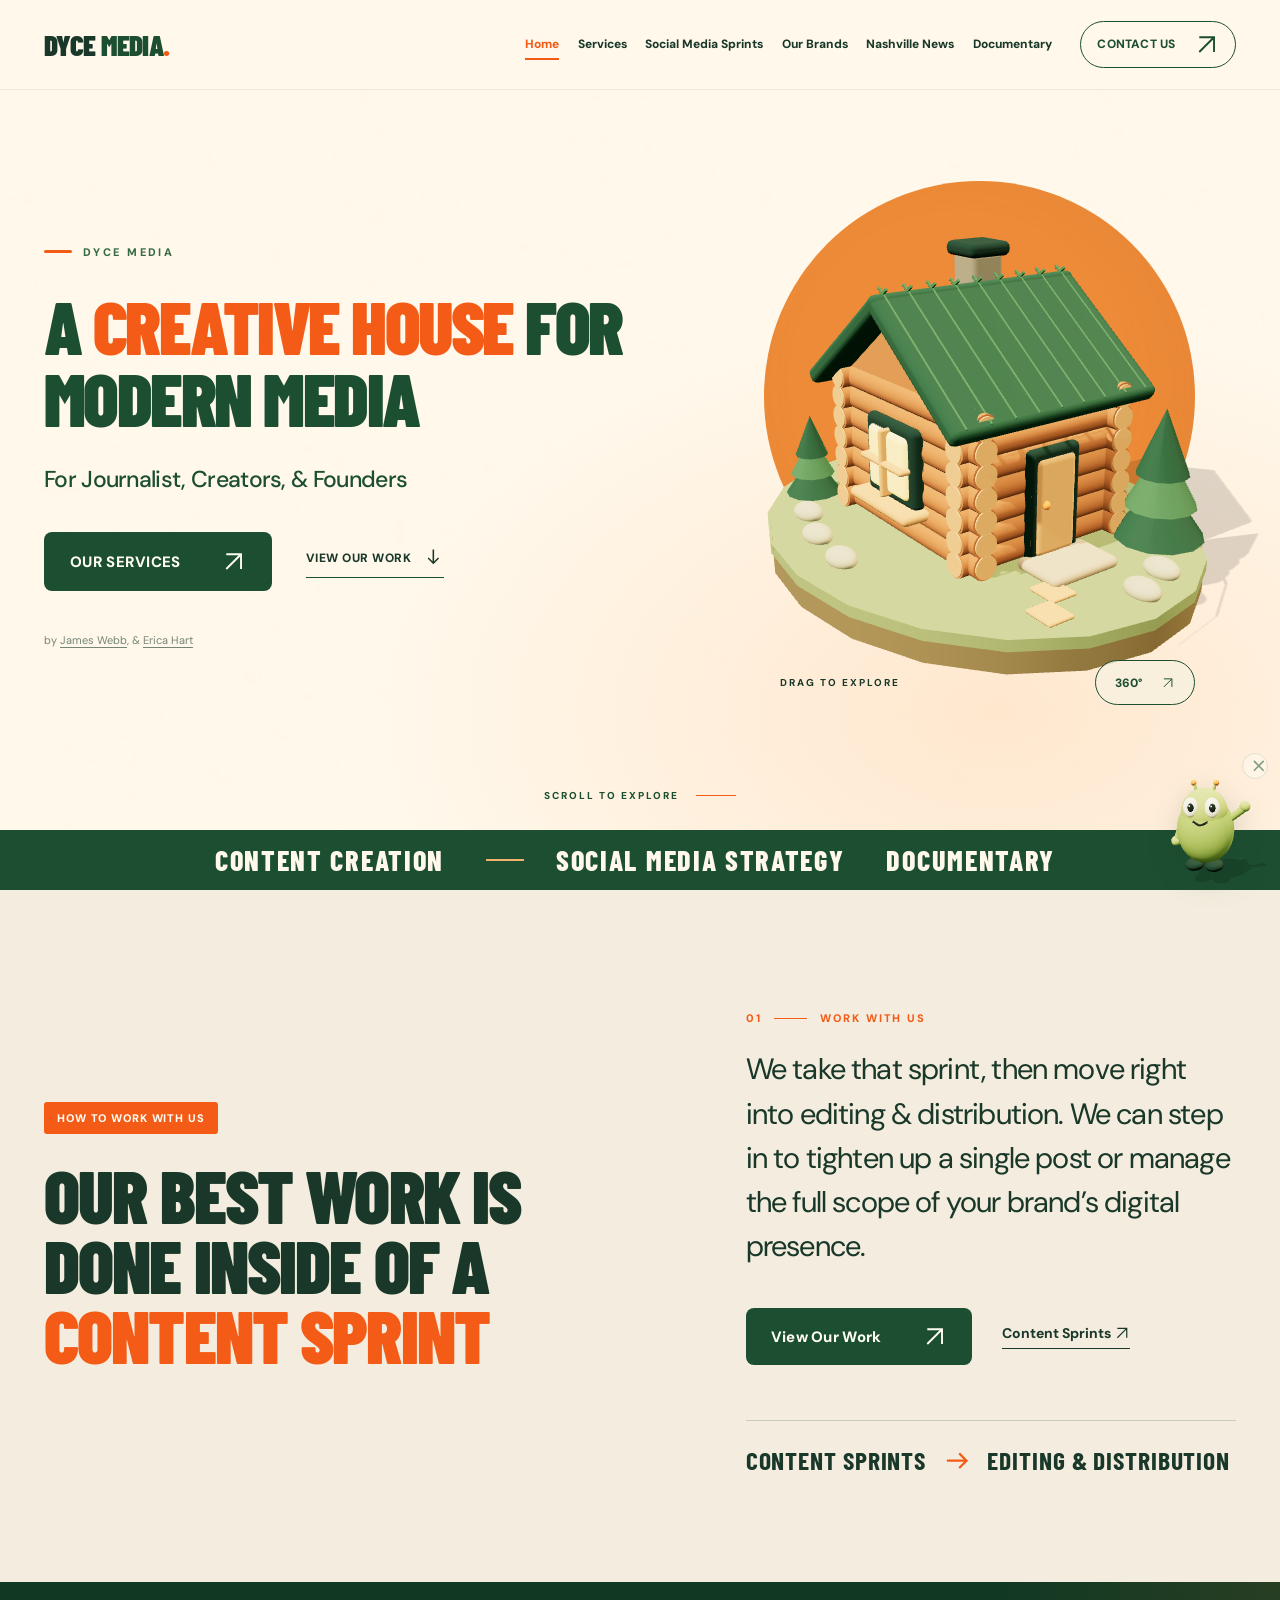
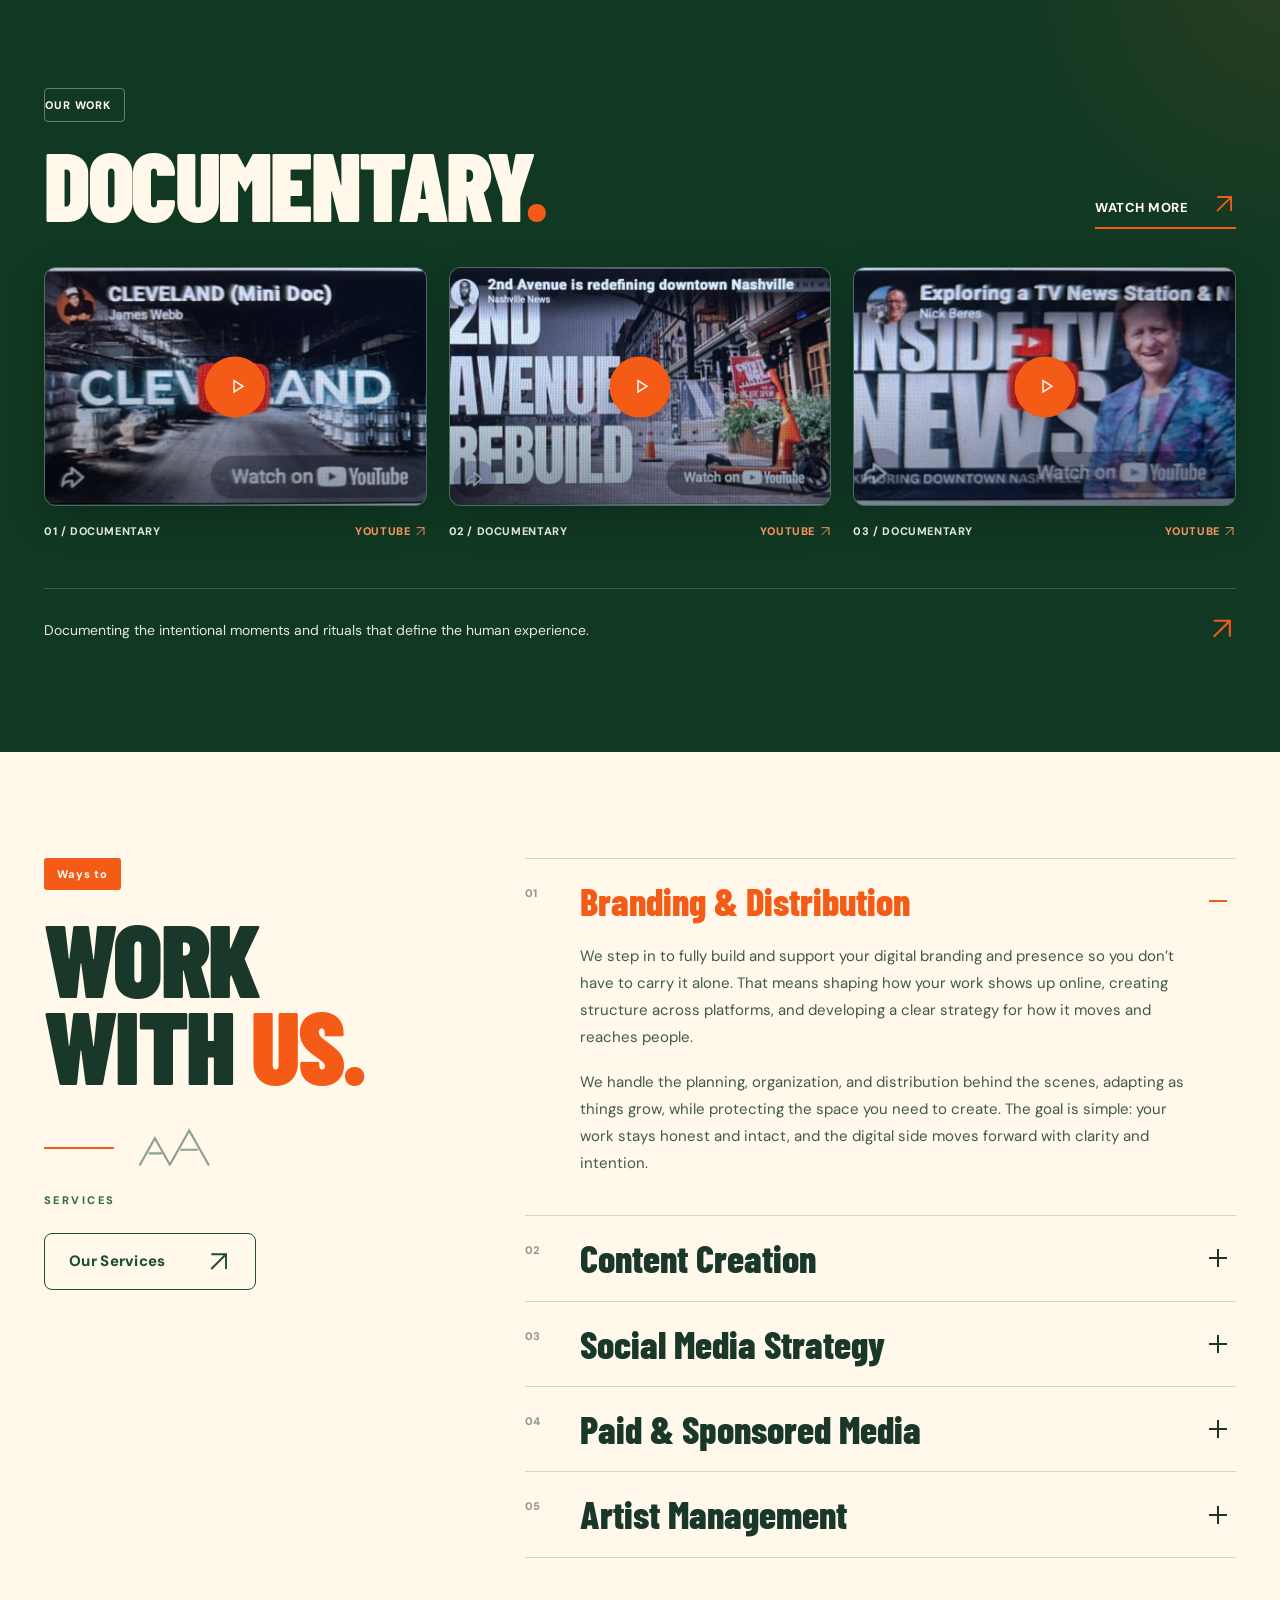
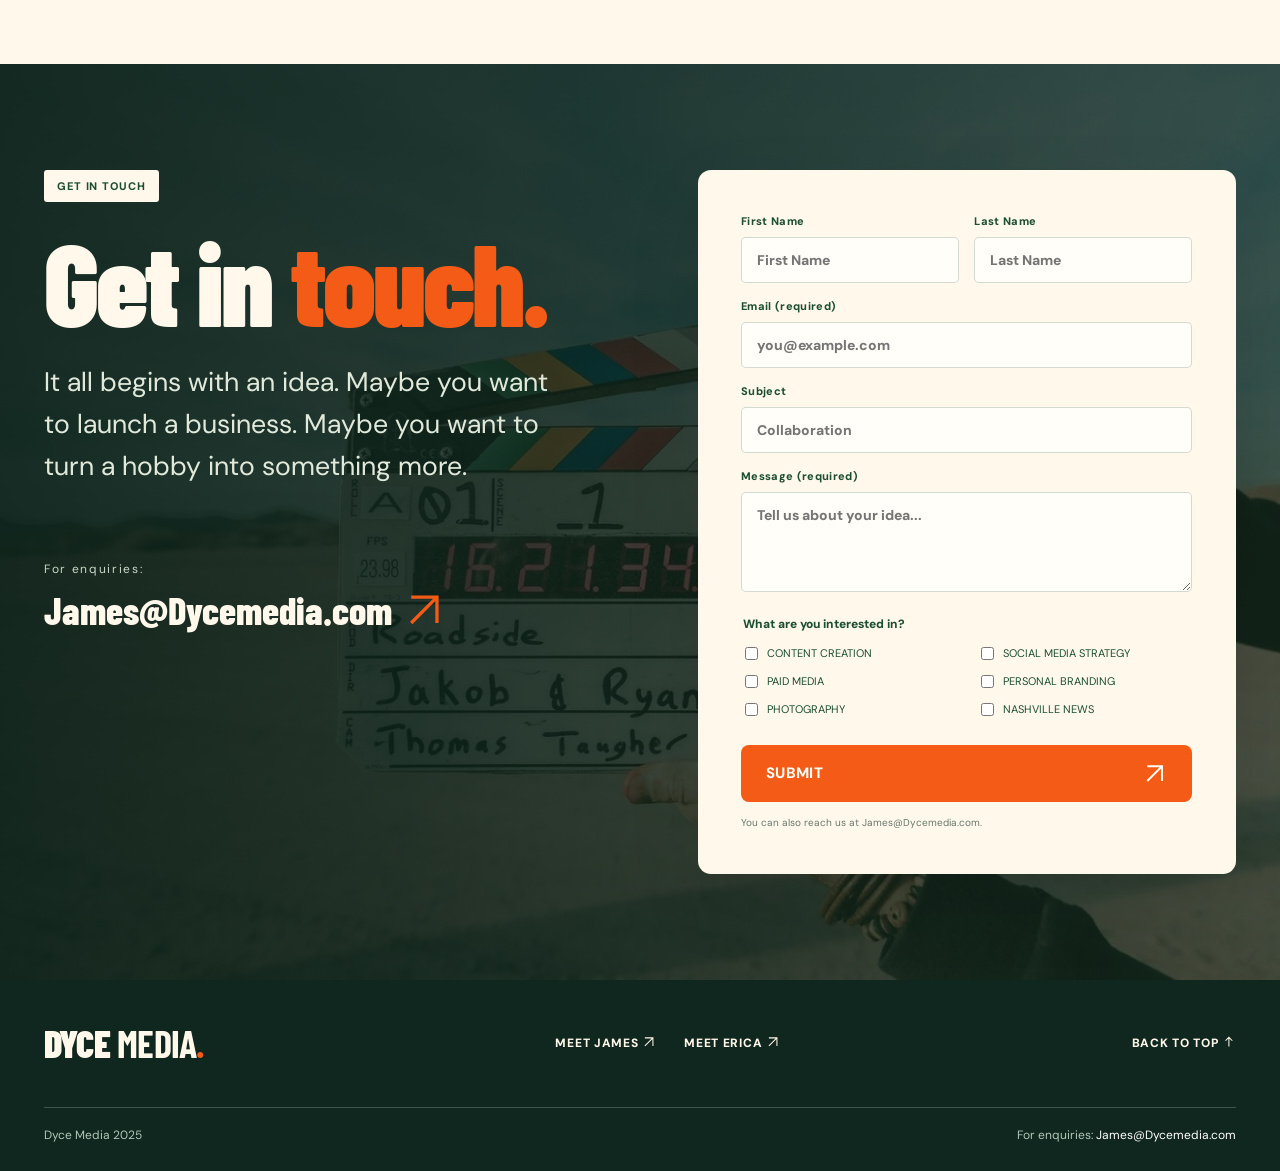
==== commit f1ce106b: "Add real 3D cabin and mascot; refresh pages with verified Dyce content" ====
--- a/index.html
+++ b/index.html
@@ -2,18 +2,18 @@
 
 <html lang="en">
 <head>
-<meta charset="utf-8"/>
-<meta content="width=device-width, initial-scale=1" name="viewport"/>
-<meta content="#153d2c" name="theme-color"/>
-<meta content="Dyce Media — A Creative HOUSE for modern media. For Journalist, Creators, &amp; Founders." name="description"/>
-<meta content="Dyce Media — A Creative HOUSE for modern media" property="og:title"/>
-<meta content="For Journalist, Creators, &amp; Founders" property="og:description"/>
+<meta charset="utf-8">
+<meta content="width=device-width, initial-scale=1" name="viewport">
+<meta content="#153d2c" name="theme-color">
+<meta content="Dyce Media — A Creative HOUSE for modern media. For Journalist, Creators, & Founders." name="description">
+<meta content="Dyce Media — A Creative HOUSE for modern media" property="og:title">
+<meta content="For Journalist, Creators, & Founders" property="og:description">
 <title>Home | Dyce Media</title>
-<link href="https://fonts.googleapis.com" rel="preconnect"/>
-<link crossorigin="" href="https://fonts.gstatic.com" rel="preconnect"/>
-<link href="https://fonts.googleapis.com/css2?family=Barlow+Condensed:wght@500;600;700;800;900&amp;family=DM+Sans:wght@400;500;600;700;800&amp;display=swap" rel="stylesheet"/>
-<link href="styles.css" rel="stylesheet"/>
-</head>
+<link href="https://fonts.googleapis.com" rel="preconnect">
+<link crossorigin="" href="https://fonts.gstatic.com" rel="preconnect">
+<link href="https://fonts.googleapis.com/css2?family=Barlow+Condensed:wght@500;600;700;800;900&family=DM+Sans:wght@400;500;600;700;800&display=swap" rel="stylesheet">
+<link href="styles.css" rel="stylesheet">
+<link rel="stylesheet" href="revision.css"><script type="module" src="assets/scenes.js"></script></head>
 <body>
 <a class="skip-link" href="#main">Skip to content</a>
 <div aria-hidden="true" class="top-progress" id="scrollProgress"></div>
@@ -25,8 +25,8 @@
 <a class="nav-link" href="services.html">Services</a>
 <a class="nav-link" href="social-media-sprints.html">Social Media Sprints</a>
 <a class="nav-link" href="our-brands.html">Our Brands</a>
-<a class="nav-link" href="nashville-news.html">Nashville News</a>
-<a class="btn btn-small btn-outline nav-cta" href="contact.html">CONTACT US <span aria-hidden="true">↗</span></a>
+<a class="nav-link" href="nashville-news.html">Nashville News</a><a class="nav-link" href="documentary.html">Documentary</a>
+<a class="btn btn-small btn-outline nav-cta" href="contact.html">CONTACT US <span aria-hidden="true"><span class="icon-text"><svg class="ui-icon" aria-hidden="true" viewBox="0 0 24 24" fill="none" stroke="currentColor" stroke-width="1.8"><path d="M5 19 19 5M5 5h14v14" /></svg></span></span></a>
 </nav>
 </header>
 <main id="main">
@@ -37,15 +37,10 @@
 <div class="eyebrow"><span class="eyebrow-rule"></span> DYCE MEDIA</div>
 <h1 id="heroTitle"><span class="hero-first">A <em>Creative HOUSE</em> for</span><span class="hero-line">modern media</span></h1>
 <p class="hero-subtitle">For Journalist, Creators, &amp; Founders</p>
-<div class="hero-actions"><a class="btn btn-dark" href="services.html">OUR SERVICES <span aria-hidden="true">↗</span></a><a class="quiet-link" href="documentary.html">VIEW OUR WORK <span aria-hidden="true">↓</span></a></div>
+<div class="hero-actions"><a class="btn btn-dark" href="services.html">OUR SERVICES <span aria-hidden="true"><span class="icon-text"><svg class="ui-icon" aria-hidden="true" viewBox="0 0 24 24" fill="none" stroke="currentColor" stroke-width="1.8"><path d="M5 19 19 5M5 5h14v14" /></svg></span></span></a><a class="quiet-link" href="documentary.html">VIEW OUR WORK <span aria-hidden="true"><span class="icon-text"><svg class="ui-icon" aria-hidden="true" viewBox="0 0 24 24" fill="none" stroke="currentColor" stroke-width="1.8"><path d="M12 4v16m-6-6 6 6 6-6" /></svg></span></span></a></div>
 <p class="credit">by <a href="https://www.instagram.com/storyofjames/" rel="noopener" target="_blank">James Webb</a>, &amp; <a href="https://www.instagram.com/ericaavi/" rel="noopener" target="_blank">Erica Hart</a></p>
 </div>
-<div aria-label="Cozy illustrated log cabin, pine trees and glowing campfire with an orange sun" class="hero-visual">
-<div aria-hidden="true" class="hero-halo"></div>
-<img alt="A warm illustrated log cabin with forest-green pine trees and an orange firelight glow" class="cabin-art" fetchpriority="high" src="assets/cabin-art.png"/>
-
-
-<button aria-label="Play cabin rotation" class="cabin-spin-btn" id="spinCabin" type="button">360° <span aria-hidden="true">↻</span></button></div>
+<div aria-label="Interactive three-dimensional log cabin" class="hero-visual"><div class="model-sun" aria-hidden="true"></div><div class="cabin-model" data-model="cabin" role="img" aria-label="Three-dimensional log cabin, trees and woodland island"></div><div class="model-controls"><span>DRAG TO EXPLORE</span><button class="btn btn-small btn-outline" id="spinCabin" aria-label="Rotate cabin 360 degrees">360° <svg class="ui-icon" aria-hidden="true" viewBox="0 0 24 24" fill="none" stroke="currentColor" stroke-width="1.7"><path d="M5 19 19 5M5 5h14v14" /></svg></button></div></div>
 </div>
 <a class="scroll-indicator" href="index.html#how"><span>SCROLL TO EXPLORE</span><span aria-hidden="true" class="scroll-line"></span></a>
 </section>
@@ -56,88 +51,61 @@
 <span class="tag tag-orange">HOW TO WORK WITH US</span>
 <h2 id="howTitle">Our best work is done inside of a <em>content sprint</em></h2>
 
-<div aria-label="A small animated character running on a treadmill" class="scene-treadmill"><svg aria-hidden="true" viewbox="0 0 360 190">
-<path d="M46 161h270" stroke="#1b5232" stroke-linecap="round" stroke-width="8"></path>
-<path d="M64 149h226q14 0 14 11t-14 11H64q-12 0-12-11t12-11" fill="#193f2c"></path>
-<path class="tread-belt" d="M70 159h205" stroke="#f9bd72" stroke-dasharray="26 15" stroke-width="3"></path>
-<path d="M269 150l-23-96h-33" fill="none" stroke="#193f2c" stroke-linecap="round" stroke-width="6"></path>
-<path d="M229 58h42" stroke="#193f2c" stroke-linecap="round" stroke-width="5"></path>
-<path class="run-leg one" d="M156 120l-16 30" stroke="#e17a33" stroke-linecap="round" stroke-width="10"></path>
-<path class="run-leg two" d="M179 120l20 30" stroke="#e17a33" stroke-linecap="round" stroke-width="10"></path>
-<path d="M146 115q25 13 44 0l-5-22h-34z" fill="#f3efe1"></path>
-<path d="M154 113h31" stroke="#20543a" stroke-width="5"></path>
-<path class="run-arm one" d="M149 95l-27-11" fill="none" stroke="#e17a33" stroke-linecap="round" stroke-width="10"></path>
-<path class="run-arm two" d="M183 94l24-18" fill="none" stroke="#e17a33" stroke-linecap="round" stroke-width="10"></path>
-<circle cx="169" cy="72" fill="#f6a442" r="29"></circle>
-<path d="M145 62q25-15 47 0" fill="none" stroke="#eae6de" stroke-width="8"></path>
-<circle cx="160" cy="76" fill="#173b2a" r="2.6"></circle><circle cx="179" cy="76" fill="#173b2a" r="2.6"></circle>
-<path d="M162 87q8 7 16 0" fill="none" stroke="#173b2a" stroke-linecap="round" stroke-width="3"></path>
-</svg></div></div>
+</div>
 <div class="intro-right reveal">
 <div class="mini-index">01 <span></span> WORK WITH US</div>
 <p>We take that sprint, then move right into editing &amp; distribution. We can step in to tighten up a single post or manage the full scope of your brand’s digital presence.</p>
 <div class="inline-actions">
-<a class="btn btn-dark" href="documentary.html">View Our Work <span aria-hidden="true">↗</span></a>
-<a class="under-link" href="social-media-sprints.html">Content Sprints <span aria-hidden="true">↗</span></a>
+<a class="btn btn-dark" href="documentary.html">View Our Work <span aria-hidden="true"><span class="icon-text"><svg class="ui-icon" aria-hidden="true" viewBox="0 0 24 24" fill="none" stroke="currentColor" stroke-width="1.8"><path d="M5 19 19 5M5 5h14v14" /></svg></span></span></a>
+<a class="under-link" href="social-media-sprints.html">Content Sprints <span aria-hidden="true"><span class="icon-text"><svg class="ui-icon" aria-hidden="true" viewBox="0 0 24 24" fill="none" stroke="currentColor" stroke-width="1.8"><path d="M5 19 19 5M5 5h14v14" /></svg></span></span></a>
 </div>
-<div class="intro-stat"><strong>CONTENT SPRINTS <span>→</span> EDITING &amp; DISTRIBUTION</strong></div>
+<div class="intro-stat"><strong>CONTENT SPRINTS <span><span class="icon-text"><svg class="ui-icon" aria-hidden="true" viewBox="0 0 24 24" fill="none" stroke="currentColor" stroke-width="1.8"><path d="M4 12h16m-6-6 6 6-6 6" /></svg></span></span> EDITING &amp; DISTRIBUTION</strong></div>
 </div>
 </div>
 </section>
 <section aria-labelledby="filmTitle" class="film-section section-pad" id="work">
-<div class="container"><div aria-label="A tiny animated character seated in a director's chair" class="scene-director"><svg aria-hidden="true" viewbox="0 0 250 220">
-<path d="M80 130L45 200M80 130l62 70M48 200h102" stroke="#f4ead6" stroke-linecap="round" stroke-width="8"></path>
-<path d="M65 93v68M65 126h85M150 90v75" stroke="#f4ead6" stroke-width="8"></path>
-<path d="M60 111h93v35H60z" fill="#ed8d40"></path>
-<circle cx="112" cy="74" fill="#f5a248" r="36"></circle>
-<path d="M81 51h63" stroke="#f5ead7" stroke-linecap="round" stroke-width="9"></path>
-<circle cx="103" cy="74" fill="#173b2a" r="3"></circle><circle cx="124" cy="74" fill="#173b2a" r="3"></circle>
-<path d="M104 88q10 10 19 0" fill="none" stroke="#173b2a" stroke-linecap="round" stroke-width="3.5"></path>
-<path class="direct-arm" d="M145 114q29 5 34-13" fill="none" stroke="#e78c3c" stroke-linecap="round" stroke-width="12"></path>
-<path d="M91 146l-12 24m47-24 16 23" stroke="#e78c3c" stroke-linecap="round" stroke-width="12"></path>
-<path d="M181 85h40l-3 24h-36z" fill="#f5ead7" stroke="#173b2a" stroke-width="3"></path>
-</svg></div>
+<div class="container">
 <div class="section-heading on-dark reveal">
 <div><span class="tag tag-lined">OUR WORK</span><h2 id="filmTitle">DOCUMENTARY<span class="orange-dot">.</span></h2></div>
-<a class="arrow-link light" href="documentary.html">WATCH MORE <span aria-hidden="true">↗</span></a>
+<a class="arrow-link light" href="documentary.html">WATCH MORE <span aria-hidden="true"><span class="icon-text"><svg class="ui-icon" aria-hidden="true" viewBox="0 0 24 24" fill="none" stroke="currentColor" stroke-width="1.8"><path d="M5 19 19 5M5 5h14v14" /></svg></span></span></a>
 </div>
 <div class="film-grid">
 <article class="film-card reveal">
 <button aria-label="Play documentary film 1" class="video-trigger" data-title="Documentary film 1" data-video="kNHz2GjLKUQ" type="button">
-<img alt="Cleveland Mini Doc thumbnail shown on Dyce Media's original site" loading="lazy" src="assets/film-1.jpg"/>
-<span aria-hidden="true" class="film-play">▶</span><span class="film-hover">PLAY FILM <b>↗</b></span>
+<img alt="Cleveland Mini Doc thumbnail shown on Dyce Media's original site" loading="lazy" src="assets/film-1.jpg">
+<span aria-hidden="true" class="film-play"><span class="icon-text"><svg class="ui-icon" aria-hidden="true" viewBox="0 0 24 24" fill="none" stroke="currentColor" stroke-width="1.8"><path d="m8 5 11 7-11 7Z" /></svg></span></span><span class="film-hover">PLAY FILM <b><span class="icon-text"><svg class="ui-icon" aria-hidden="true" viewBox="0 0 24 24" fill="none" stroke="currentColor" stroke-width="1.8"><path d="M5 19 19 5M5 5h14v14" /></svg></span></b></span>
 </button>
-<div class="film-meta"><span class="film-number">01 / DOCUMENTARY</span><a aria-label="Open film 1 on YouTube" href="https://www.youtube.com/watch?v=kNHz2GjLKUQ" rel="noopener" target="_blank">YOUTUBE ↗</a></div>
+<div class="film-meta"><span class="film-number">01 / DOCUMENTARY</span><a aria-label="Open film 1 on YouTube" href="https://www.youtube.com/watch?v=kNHz2GjLKUQ" rel="noopener" target="_blank"><span class="icon-text">YOUTUBE <svg class="ui-icon" aria-hidden="true" viewBox="0 0 24 24" fill="none" stroke="currentColor" stroke-width="1.8"><path d="M5 19 19 5M5 5h14v14" /></svg></span></a></div>
 </article>
 <article class="film-card reveal">
 <button aria-label="Play documentary film 2" class="video-trigger" data-title="Documentary film 2" data-video="O8P02FjqJ_0" type="button">
-<img alt="2nd Avenue Rebuild documentary thumbnail shown on Dyce Media's original site" loading="lazy" src="assets/film-2.jpg"/>
-<span aria-hidden="true" class="film-play">▶</span><span class="film-hover">PLAY FILM <b>↗</b></span>
+<img alt="2nd Avenue Rebuild documentary thumbnail shown on Dyce Media's original site" loading="lazy" src="assets/film-2.jpg">
+<span aria-hidden="true" class="film-play"><span class="icon-text"><svg class="ui-icon" aria-hidden="true" viewBox="0 0 24 24" fill="none" stroke="currentColor" stroke-width="1.8"><path d="m8 5 11 7-11 7Z" /></svg></span></span><span class="film-hover">PLAY FILM <b><span class="icon-text"><svg class="ui-icon" aria-hidden="true" viewBox="0 0 24 24" fill="none" stroke="currentColor" stroke-width="1.8"><path d="M5 19 19 5M5 5h14v14" /></svg></span></b></span>
 </button>
-<div class="film-meta"><span class="film-number">02 / DOCUMENTARY</span><a aria-label="Open film 2 on YouTube" href="https://www.youtube.com/watch?v=O8P02FjqJ_0" rel="noopener" target="_blank">YOUTUBE ↗</a></div>
+<div class="film-meta"><span class="film-number">02 / DOCUMENTARY</span><a aria-label="Open film 2 on YouTube" href="https://www.youtube.com/watch?v=O8P02FjqJ_0" rel="noopener" target="_blank"><span class="icon-text">YOUTUBE <svg class="ui-icon" aria-hidden="true" viewBox="0 0 24 24" fill="none" stroke="currentColor" stroke-width="1.8"><path d="M5 19 19 5M5 5h14v14" /></svg></span></a></div>
 </article>
 <article class="film-card reveal">
 <button aria-label="Play documentary film 3" class="video-trigger" data-title="Documentary film 3" data-video="n7L9a1vY2cc" type="button">
-<img alt="Inside TV News documentary thumbnail shown on Dyce Media's original site" loading="lazy" src="assets/film-3.jpg"/>
-<span aria-hidden="true" class="film-play">▶</span><span class="film-hover">PLAY FILM <b>↗</b></span>
+<img alt="Inside TV News documentary thumbnail shown on Dyce Media's original site" loading="lazy" src="assets/film-3.jpg">
+<span aria-hidden="true" class="film-play"><span class="icon-text"><svg class="ui-icon" aria-hidden="true" viewBox="0 0 24 24" fill="none" stroke="currentColor" stroke-width="1.8"><path d="m8 5 11 7-11 7Z" /></svg></span></span><span class="film-hover">PLAY FILM <b><span class="icon-text"><svg class="ui-icon" aria-hidden="true" viewBox="0 0 24 24" fill="none" stroke="currentColor" stroke-width="1.8"><path d="M5 19 19 5M5 5h14v14" /></svg></span></b></span>
 </button>
-<div class="film-meta"><span class="film-number">03 / DOCUMENTARY</span><a aria-label="Open film 3 on YouTube" href="https://www.youtube.com/watch?v=n7L9a1vY2cc" rel="noopener" target="_blank">YOUTUBE ↗</a></div>
+<div class="film-meta"><span class="film-number">03 / DOCUMENTARY</span><a aria-label="Open film 3 on YouTube" href="https://www.youtube.com/watch?v=n7L9a1vY2cc" rel="noopener" target="_blank"><span class="icon-text">YOUTUBE <svg class="ui-icon" aria-hidden="true" viewBox="0 0 24 24" fill="none" stroke="currentColor" stroke-width="1.8"><path d="M5 19 19 5M5 5h14v14" /></svg></span></a></div>
 </article>
 </div>
-<a class="film-bottom-link" href="services.html">Documenting the intentional moments and rituals that define the human experience. <span aria-hidden="true">↗</span></a>
+<a class="film-bottom-link" href="services.html">Documenting the intentional moments and rituals that define the human experience. <span aria-hidden="true"><span class="icon-text"><svg class="ui-icon" aria-hidden="true" viewBox="0 0 24 24" fill="none" stroke="currentColor" stroke-width="1.8"><path d="M5 19 19 5M5 5h14v14" /></svg></span></span></a>
 </div>
 </section>
 <section aria-labelledby="servicesTitle" class="services-section section-pad" id="services">
 <div class="container services-layout">
 <div class="services-sticky reveal">
 <span class="tag tag-orange">Ways to</span>
-<h2 id="servicesTitle">WORK<br/>WITH <em>US.</em></h2>
-<div aria-hidden="true" class="woodsy-divider"><span></span><svg viewbox="0 0 100 50"><path d="M9 44 26 14 43 44M20 31h13M43 44 65 5 87 44M56 27h18" fill="none" stroke="currentColor" stroke-linecap="round" stroke-width="2.5"></path></svg></div>
+<h2 id="servicesTitle">WORK<br>WITH <em>US.</em></h2>
+<div aria-hidden="true" class="woodsy-divider"><span></span><svg viewbox="0 0 100 50"><path d="M9 44 26 14 43 44M20 31h13M43 44 65 5 87 44M56 27h18" fill="none" stroke="currentColor" stroke-linecap="round" stroke-width="2.5" /></svg></div>
 <p class="services-aside">SERVICES</p>
-<a class="btn btn-outline" href="services.html">Our Services <span aria-hidden="true">↗</span></a>
+<a class="btn btn-outline" href="services.html">Our Services <span aria-hidden="true"><span class="icon-text"><svg class="ui-icon" aria-hidden="true" viewBox="0 0 24 24" fill="none" stroke="currentColor" stroke-width="1.8"><path d="M5 19 19 5M5 5h14v14" /></svg></span></span></a>
 </div>
 <div class="accordion reveal" id="serviceAccordion">
-<details open="">
+<details open>
 <summary><span class="service-count">01</span><span>Branding &amp; Distribution</span><span aria-hidden="true" class="plus"></span></summary>
 <div class="accordion-content"><p>We step in to fully build and support your digital branding and presence so you don’t have to carry it alone. That means shaping how your work shows up online, creating structure across platforms, and developing a clear strategy for how it moves and reaches people.</p><p>We handle the planning, organization, and distribution behind the scenes, adapting as things grow, while protecting the space you need to create. The goal is simple: your work stays honest and intact, and the digital side moves forward with clarity and intention.</p></div>
 </details>
@@ -163,36 +131,25 @@
 
 <section aria-labelledby="contactTitle" class="contact-section section-pad" id="contact">
 <div class="container contact-grid">
-<div class="contact-copy reveal"><span class="tag tag-light">GET IN TOUCH</span><h2 id="contactTitle">Get in <em>touch.</em></h2><p>It all begins with an idea. Maybe you want to launch a business. Maybe you want to turn a hobby into something more.</p><div class="contact-email"><span>For enquiries:</span><a href="mailto:James@Dycemedia.com">James@Dycemedia.com <span aria-hidden="true">↗</span></a></div></div>
+<div class="contact-copy reveal"><span class="tag tag-light">GET IN TOUCH</span><h2 id="contactTitle">Get in <em>touch.</em></h2><p>It all begins with an idea. Maybe you want to launch a business. Maybe you want to turn a hobby into something more.</p><div class="contact-email"><span>For enquiries:</span><a href="mailto:James@Dycemedia.com">James@Dycemedia.com <span aria-hidden="true"><span class="icon-text"><svg class="ui-icon" aria-hidden="true" viewBox="0 0 24 24" fill="none" stroke="currentColor" stroke-width="1.8"><path d="M5 19 19 5M5 5h14v14" /></svg></span></span></a></div></div>
 <form action="/thanks.html" class="contact-form reveal" data-netlify="true" id="contactForm" method="POST" name="dyce-contact" netlify-honeypot="bot-field">
-<input name="form-name" type="hidden" value="dyce-contact"/>
-<p class="hidden"><label>Don't fill this out: <input name="bot-field"/></label></p>
-<div class="field-row"><label>First Name<input autocomplete="given-name" name="first-name" placeholder="First Name" required=""/></label><label>Last Name<input autocomplete="family-name" name="last-name" placeholder="Last Name"/></label></div>
-<label>Email (required)<input autocomplete="email" name="email" placeholder="you@example.com" required="" type="email"/></label>
-<label>Subject<input name="subject" placeholder="Collaboration"/></label>
-<label>Message (required)<textarea name="message" placeholder="Tell us about your idea..." required="" rows="4"></textarea></label>
-<fieldset><legend>What are you interested in?</legend><label><input name="interest" type="checkbox" value="CONTENT CREATION"/> CONTENT CREATION</label><label><input name="interest" type="checkbox" value="SOCIAL MEDIA STRATEGY"/> SOCIAL MEDIA STRATEGY</label><label><input name="interest" type="checkbox" value="PAID MEDIA"/> PAID MEDIA</label><label><input name="interest" type="checkbox" value="PERSONAL BRANDING"/> PERSONAL BRANDING</label><label><input name="interest" type="checkbox" value="PHOTOGRAPHY"/> PHOTOGRAPHY</label><label><input name="interest" type="checkbox" value="NASHVILLE NEWS"/> NASHVILLE NEWS</label></fieldset>
-<button class="btn btn-orange form-submit" type="submit">SUBMIT <span aria-hidden="true">↗</span></button>
-<p class="form-disclaimer" id="formNotice">This form will work on Netlify when form processing is enabled. In local preview, submitting opens an email draft.</p>
+<input name="form-name" type="hidden" value="dyce-contact">
+<p class="hidden"><label>Don't fill this out: <input name="bot-field"></label></p>
+<div class="field-row"><label>First Name<input autocomplete="given-name" name="first-name" placeholder="First Name" required></label><label>Last Name<input autocomplete="family-name" name="last-name" placeholder="Last Name"></label></div>
+<label>Email (required)<input autocomplete="email" name="email" placeholder="you@example.com" required type="email"></label>
+<label>Subject<input name="subject" placeholder="Collaboration"></label>
+<label>Message (required)<textarea name="message" placeholder="Tell us about your idea..." required rows="4"></textarea></label>
+<fieldset><legend>What are you interested in?</legend><label><input name="interest" type="checkbox" value="CONTENT CREATION"> CONTENT CREATION</label><label><input name="interest" type="checkbox" value="SOCIAL MEDIA STRATEGY"> SOCIAL MEDIA STRATEGY</label><label><input name="interest" type="checkbox" value="PAID MEDIA"> PAID MEDIA</label><label><input name="interest" type="checkbox" value="PERSONAL BRANDING"> PERSONAL BRANDING</label><label><input name="interest" type="checkbox" value="PHOTOGRAPHY"> PHOTOGRAPHY</label><label><input name="interest" type="checkbox" value="NASHVILLE NEWS"> NASHVILLE NEWS</label></fieldset>
+<button class="btn btn-orange form-submit" type="submit">SUBMIT <span aria-hidden="true"><span class="icon-text"><svg class="ui-icon" aria-hidden="true" viewBox="0 0 24 24" fill="none" stroke="currentColor" stroke-width="1.8"><path d="M5 19 19 5M5 5h14v14" /></svg></span></span></button>
+<p class="form-disclaimer" id="formNotice">You can also reach us at James@Dycemedia.com.</p>
 </form>
 </div>
 </section>
 </main>
-<footer class="site-footer"><div class="container footer-top"><a class="footer-wordmark" href="index.html">DYCE <strong>MEDIA<span>.</span></strong></a><div class="footer-links"><a href="https://www.instagram.com/storyofjames/" rel="noopener" target="_blank">MEET JAMES ↗</a><a href="https://www.instagram.com/ericaavi/" rel="noopener" target="_blank">MEET ERICA ↗</a></div><a class="back-top" href="index.html">BACK TO TOP ↑</a></div><div class="container footer-bottom"><span>Dyce Media 2025</span><span>For enquiries: <a href="mailto:James@Dycemedia.com">James@Dycemedia.com</a></span></div></footer>
-<dialog aria-label="Watch video" class="video-modal" id="videoModal"><button aria-label="Close video" class="video-close" id="videoClose" type="button">×</button><div class="video-frame" id="videoFrame"></div><div class="video-actions"><a href="#" id="videoYoutube" rel="noopener" target="_blank">OPEN ON YOUTUBE ↗</a></div></dialog>
-<script defer="" src="script.js"></script>
+<footer class="site-footer"><div class="container footer-top"><a class="footer-wordmark" href="index.html">DYCE <strong>MEDIA<span>.</span></strong></a><div class="footer-links"><a href="https://www.instagram.com/storyofjames/" rel="noopener" target="_blank"><span class="icon-text">MEET JAMES <svg class="ui-icon" aria-hidden="true" viewBox="0 0 24 24" fill="none" stroke="currentColor" stroke-width="1.8"><path d="M5 19 19 5M5 5h14v14" /></svg></span></a><a href="https://www.instagram.com/ericaavi/" rel="noopener" target="_blank"><span class="icon-text">MEET ERICA <svg class="ui-icon" aria-hidden="true" viewBox="0 0 24 24" fill="none" stroke="currentColor" stroke-width="1.8"><path d="M5 19 19 5M5 5h14v14" /></svg></span></a></div><a class="back-top" href="#main"><span class="icon-text">BACK TO TOP <svg class="ui-icon" aria-hidden="true" viewBox="0 0 24 24" fill="none" stroke="currentColor" stroke-width="1.8"><path d="M12 20V4m-6 6 6-6 6 6" /></svg></span></a></div><div class="container footer-bottom"><span>Dyce Media 2025</span><span>For enquiries: <a href="mailto:James@Dycemedia.com">James@Dycemedia.com</a></span></div></footer>
+<dialog aria-label="Watch video" class="video-modal" id="videoModal"><button aria-label="Close video" class="video-close" id="videoClose" type="button"><span class="icon-text"><svg class="ui-icon" aria-hidden="true" viewBox="0 0 24 24" fill="none" stroke="currentColor" stroke-width="1.8"><path d="m6 6 12 12M6 18 18 6" /></svg></span></button><div class="video-frame" id="videoFrame"></div><div class="video-actions"><a href="#" id="videoYoutube" rel="noopener" target="_blank"><span class="icon-text">OPEN ON YOUTUBE <svg class="ui-icon" aria-hidden="true" viewBox="0 0 24 24" fill="none" stroke="currentColor" stroke-width="1.8"><path d="M5 19 19 5M5 5h14v14" /></svg></span></a></div></dialog>
+<script defer src="script.js"></script>
 <aside aria-label="Animated Dyce Media character" class="story-buddy" id="storyBuddy">
-<button aria-label="Hide animated character" class="buddy-exit" title="Hide character" type="button">×</button>
-<div aria-hidden="true" class="buddy-character"><svg role="img" viewbox="0 0 132 150">
-<ellipse cx="66" cy="138" fill="#133b25" opacity=".16" rx="35" ry="5"></ellipse>
-<path class="buddy-leg buddy-left" d="M51 117l-12 15" stroke="#143826" stroke-linecap="round" stroke-width="8"></path>
-<path class="buddy-leg buddy-right" d="M82 117l12 15" stroke="#143826" stroke-linecap="round" stroke-width="8"></path>
-<path class="buddy-arm" d="M39 83L17 62" stroke="#e67a27" stroke-linecap="round" stroke-width="12"></path>
-<path class="buddy-wave-arm" d="M94 86Q114 80 114 51" stroke="#e67a27" stroke-linecap="round" stroke-width="12"></path>
-<path class="buddy-wave-hand" d="M113 52Q117 41 121 49" fill="none" stroke="#e67a27" stroke-linecap="round" stroke-width="11"></path>
-<circle cx="66" cy="74" fill="#f9a541" r="46" stroke="#b85d20" stroke-width="2.5"></circle>
-<ellipse cx="49" cy="69" fill="#173b2a" rx="4" ry="6"></ellipse><ellipse cx="82" cy="69" fill="#173b2a" rx="4" ry="6"></ellipse>
-<path d="M54 87Q66 99 80 86" fill="none" stroke="#173b2a" stroke-linecap="round" stroke-width="4.5"></path>
-<ellipse cx="49" cy="39" fill="#ffdba0" opacity=".38" rx="15" ry="8" transform="rotate(-28 49 39)"></ellipse>
-</svg></div></aside></body>
+<button aria-label="Hide animated character" class="buddy-exit" title="Hide character" type="button"><span class="icon-text"><svg class="ui-icon" aria-hidden="true" viewBox="0 0 24 24" fill="none" stroke="currentColor" stroke-width="1.8"><path d="m6 6 12 12M6 18 18 6" /></svg></span></button>
+<div aria-hidden="true" class="buddy-character"><div data-model="mascot" class="mascot-model" role="img" aria-label="Friendly green three-dimensional Dyce character"></div></div></aside></body>
 </html>
--- a/revision.css
+++ b/revision.css
@@ -0,0 +1,7 @@
+.ui-icon{display:inline-block;width:1.15em;height:1.15em;vertical-align:-.18em;flex-shrink:0}.icon-text{display:inline}.hero-visual{pointer-events:auto;min-height:540px;isolation:isolate;margin:0}.model-sun{position:absolute;width:83%;aspect-ratio:1;border-radius:50%;background:#ed8b38;top:3%;left:9%;z-index:-1;box-shadow:inset -20px -15px 50px #bd61251a}.cabin-model{width:115%;height:540px;position:relative;flex-shrink:0;touch-action:pan-y;cursor:grab}.cabin-model:active{cursor:grabbing}[data-model] canvas{display:block;width:100%;height:100%}.model-controls{position:absolute;bottom:0;left:12%;right:8%;display:flex;justify-content:space-between;align-items:center;font-size:10px;letter-spacing:2px;font-weight:700}.model-controls button{background:#f8f1dfcc;cursor:pointer}.story-buddy{width:125px;height:150px;right:12px;bottom:5px}.buddy-character,.mascot-model{width:100%;height:100%;animation:none!important}.buddy-exit{pointer-events:auto;opacity:.65;z-index:2}.contact-section{background:linear-gradient(90deg,rgba(10,32,24,.93),rgba(10,32,24,.63)),url('assets/home-0.webp') center/cover!important}.contact-section:before{content:none!important}.contact-section .container{position:relative}.page-opening{position:relative;overflow:hidden}.page-opening h1{max-width:100%;overflow-wrap:normal}.page-opening:after{content:'';position:absolute;width:280px;height:280px;right:-110px;top:-140px;border:1px solid currentColor;border-radius:50%;opacity:.2;pointer-events:none}.service-mosaic{display:grid;grid-template-columns:1.25fr 1fr .7fr;gap:18px;margin-top:38px;height:300px}.service-mosaic img{width:100%;height:100%;object-fit:cover;border-radius:8px}.service-mosaic img:nth-child(2){transform:translateY(25px)}.page-opening-service{padding-bottom:80px}.sprint-tile-grid{display:grid;grid-template-columns:repeat(2,minmax(0,1fr));gap:32px}.project-card{display:block;position:relative;overflow:hidden;text-decoration:none;color:var(--forest);border-bottom:1px solid #1c422a44;padding-bottom:22px}.project-card>img{width:100%;height:390px;object-fit:cover;display:block;transition:transform .45s;border-radius:8px}.project-card:nth-child(3n)>img{height:450px}.project-card:hover>img{transform:scale(1.025)}.project-card>div{position:relative;padding-top:22px}.project-card h3{font-family:'Barlow Condensed',sans-serif;font-size:42px;line-height:1.05;margin:9px 0 0}.project-card .ui-icon{position:absolute;right:0;top:32px;width:28px;height:28px}.project-index{font-size:10px;letter-spacing:2px;font-weight:700}.brand-world{padding-top:40px;padding-bottom:40px}.brand-tabs{display:flex;border-bottom:1px solid #153d2c44;margin-bottom:30px;gap:32px}.brand-tabs button{border:0;border-bottom:3px solid transparent;padding:20px 0;background:none;font:700 14px 'DM Sans',sans-serif;color:#526451;cursor:pointer}.brand-tabs button[aria-selected=true]{border-color:#e98432;color:#153d2c}.brand-panel{display:grid;grid-template-columns:1fr 1fr;background:#eae7d7;min-height:520px;border-radius:10px;overflow:hidden}.brand-panel[hidden]{display:none}.brand-photo{position:relative;overflow:hidden;background:#243d30}.brand-photo img{width:100%;height:100%;min-height:520px;object-fit:cover;object-position:center 25%;display:block}.brand-photo:after{content:'';position:absolute;inset:45% 0 0;background:linear-gradient(transparent,#102b23e6)}.brand-photo>span{position:absolute;bottom:28px;left:30px;font:800 clamp(50px,6vw,88px)/.85 'Barlow Condensed',sans-serif;color:#fff5df;z-index:1}.brand-story{padding:50px 42px;display:flex;flex-direction:column;align-items:flex-start;justify-content:center;gap:24px}.brand-story h2{font-size:clamp(44px,5vw,68px);margin:0;line-height:.95}.brand-story p{line-height:1.7}.brand-socials{width:100%;display:grid;gap:16px}.brand-socials a{display:flex;justify-content:space-between;border-bottom:1px solid #153d2c33;padding-bottom:15px;font-weight:700}.brand-list{display:grid;grid-template-columns:1fr 1fr;gap:0 40px}.brand-tile{background:transparent!important;border:0!important;border-bottom:1px solid #153d2c33!important;border-radius:0!important;padding:28px 0!important;min-height:0!important}.brand-tile h3{font-size:28px!important}.news-editorial{display:grid;grid-template-columns:1.1fr .9fr;gap:65px;align-items:center}.news-editorial h2{font-size:clamp(48px,6vw,80px);line-height:.95;margin:25px 0}.news-editorial p{line-height:1.75;margin:20px 0}.news-editorial>img{width:100%;height:560px;object-fit:cover;border-radius:8px}.team-heading{margin-top:100px}.team-heading h2{font-size:64px}.team-grid{display:grid;grid-template-columns:repeat(3,1fr);gap:25px;margin-top:35px}.team-grid figure{margin:0}.team-grid img{width:100%;height:360px;object-fit:cover;object-position:top;border-radius:8px}.team-grid figcaption{font:700 30px 'Barlow Condensed',sans-serif;padding:15px 0}.join-news{background:#153d2c;color:#fff5e4;padding:55px;border-radius:8px;margin-top:65px}.join-news h2{font-size:60px}.join-news p{max-width:680px;margin:20px 0 30px;line-height:1.7}.documentary-strip{display:grid;grid-template-columns:repeat(3,1fr);gap:18px;margin:40px auto 0;max-width:1320px;padding:0 30px}.documentary-strip img{width:100%;aspect-ratio:16/9;object-fit:cover;border-radius:5px}.photo-gallery{gap:20px}.photo-card{border-radius:8px}.brand-opening,.news-opening{padding-bottom:60px}.model-fallback{padding:100px 35px;font-size:35px}.nav{gap:16px}.nav-link{font-size:11px}
+@media(max-width:1000px){.hero-visual{min-height:440px}.cabin-model{height:440px;width:100%}.brand-story{padding:35px 25px}.news-editorial{gap:30px}.team-grid img{height:280px}.project-card>img,.project-card:nth-child(3n)>img{height:320px}}
+@media(max-width:650px){.hero-visual{min-height:345px;max-width:100%;margin:10px auto 15px}.cabin-model{height:345px;width:110%}.model-sun{width:75%;left:12%;top:0}.model-controls{bottom:-10px;left:5%;right:5%;font-size:9px}.model-controls button{padding:9px 13px}.story-buddy{width:95px;height:118px;right:3px}.sprint-tile-grid{grid-template-columns:1fr;gap:30px}.project-card>img,.project-card:nth-child(3n)>img{height:350px}.project-card h3{font-size:36px}.brand-panel{grid-template-columns:1fr}.brand-photo img{height:390px;min-height:0}.brand-story{padding:35px 25px}.brand-tabs{gap:22px}.brand-tabs button{font-size:12px;text-align:left}.brand-list{grid-template-columns:1fr}.service-mosaic{height:220px;gap:10px;grid-template-columns:1fr 1fr}.service-mosaic img:last-child{display:none}.service-mosaic img:nth-child(2){transform:translateY(15px)}.news-editorial{grid-template-columns:1fr}.news-editorial>img{height:420px}.team-grid{grid-template-columns:1fr}.team-grid img{height:420px}.join-news{padding:30px 25px}.join-news h2{font-size:45px}.documentary-strip{gap:8px;padding:0 20px}.documentary-strip img{aspect-ratio:3/4}.page-opening h1{font-size:clamp(55px,14vw,82px)}.brand-world{padding-top:15px}.team-heading{margin-top:60px}}
+@media(prefers-reduced-motion:reduce){.project-card>img{transition:none}}
+
+[data-model]>svg{display:block;width:100%;height:100%;background:transparent!important}
+@media(max-width:650px){.brand-section h2{font-size:52px}.brand-tile h3{overflow-wrap:anywhere}.brand-tile{min-width:0}.brand-world,.brand-story{min-width:0}}
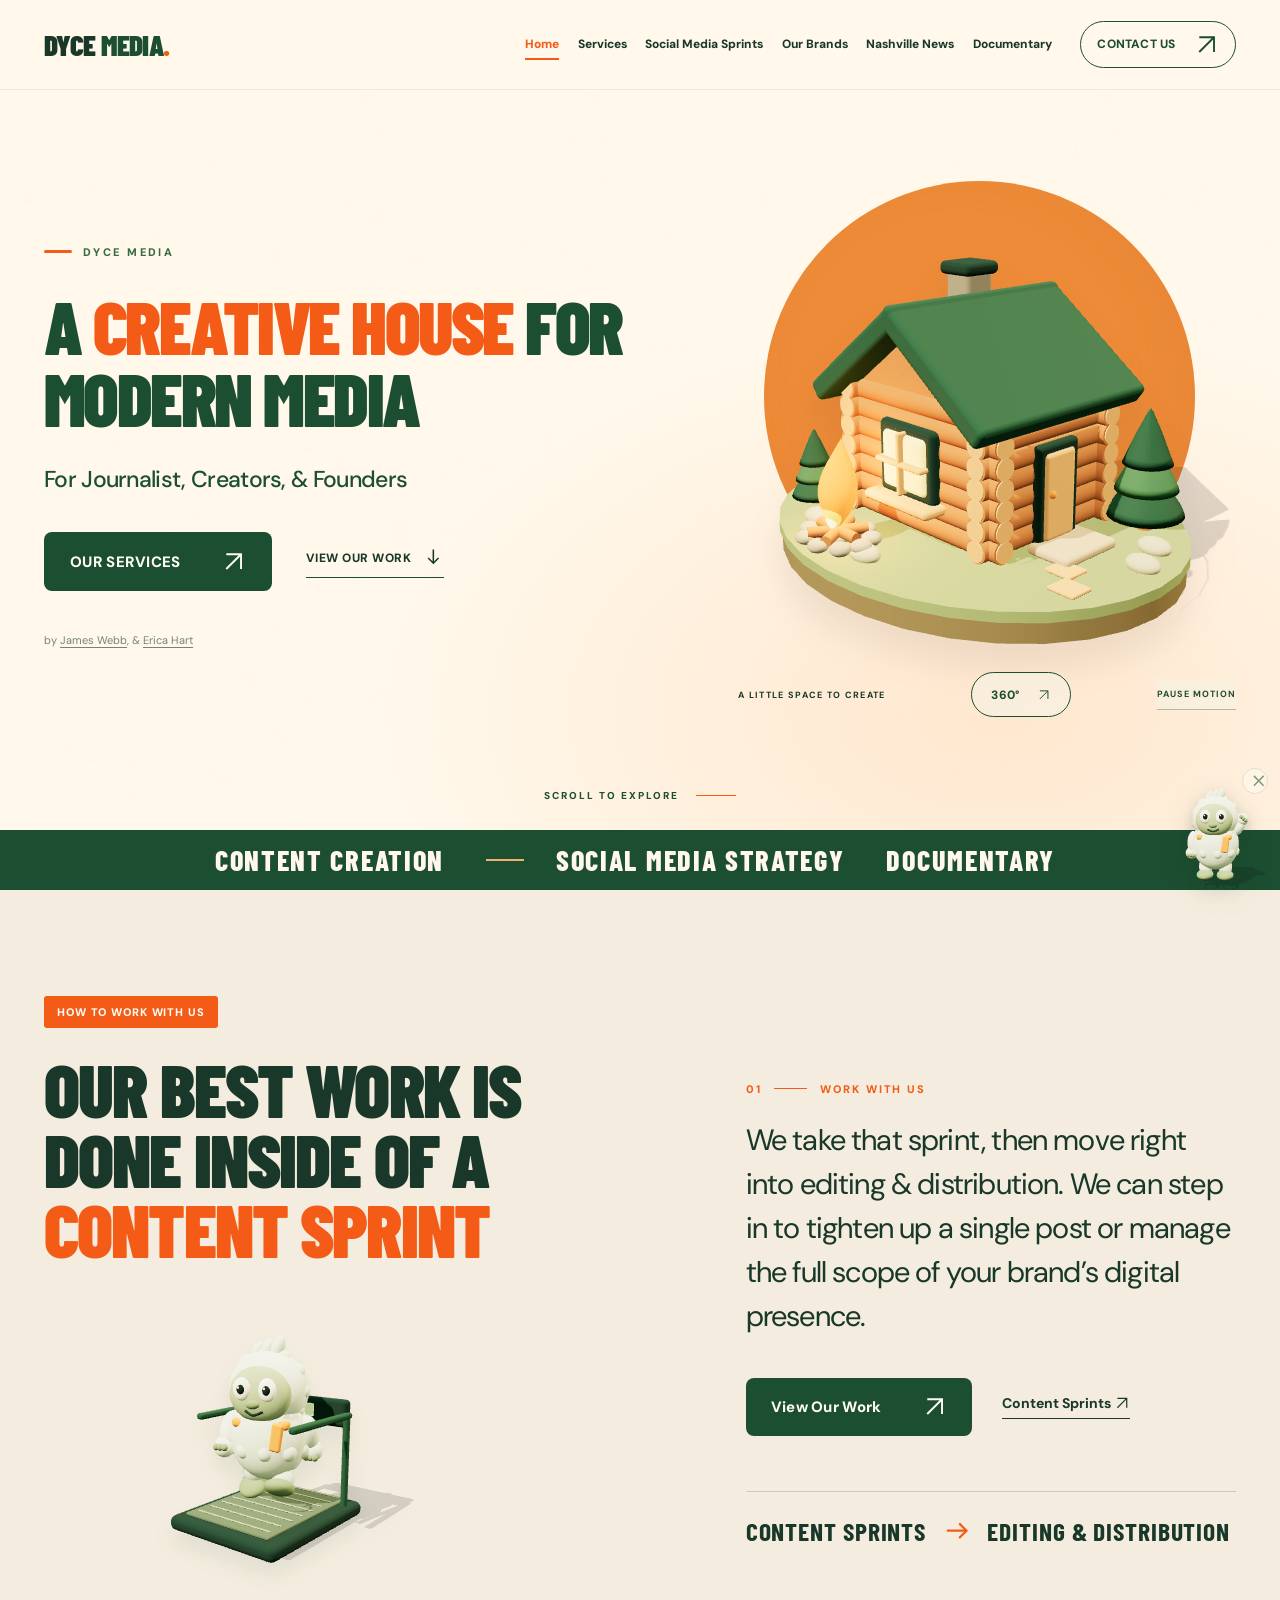
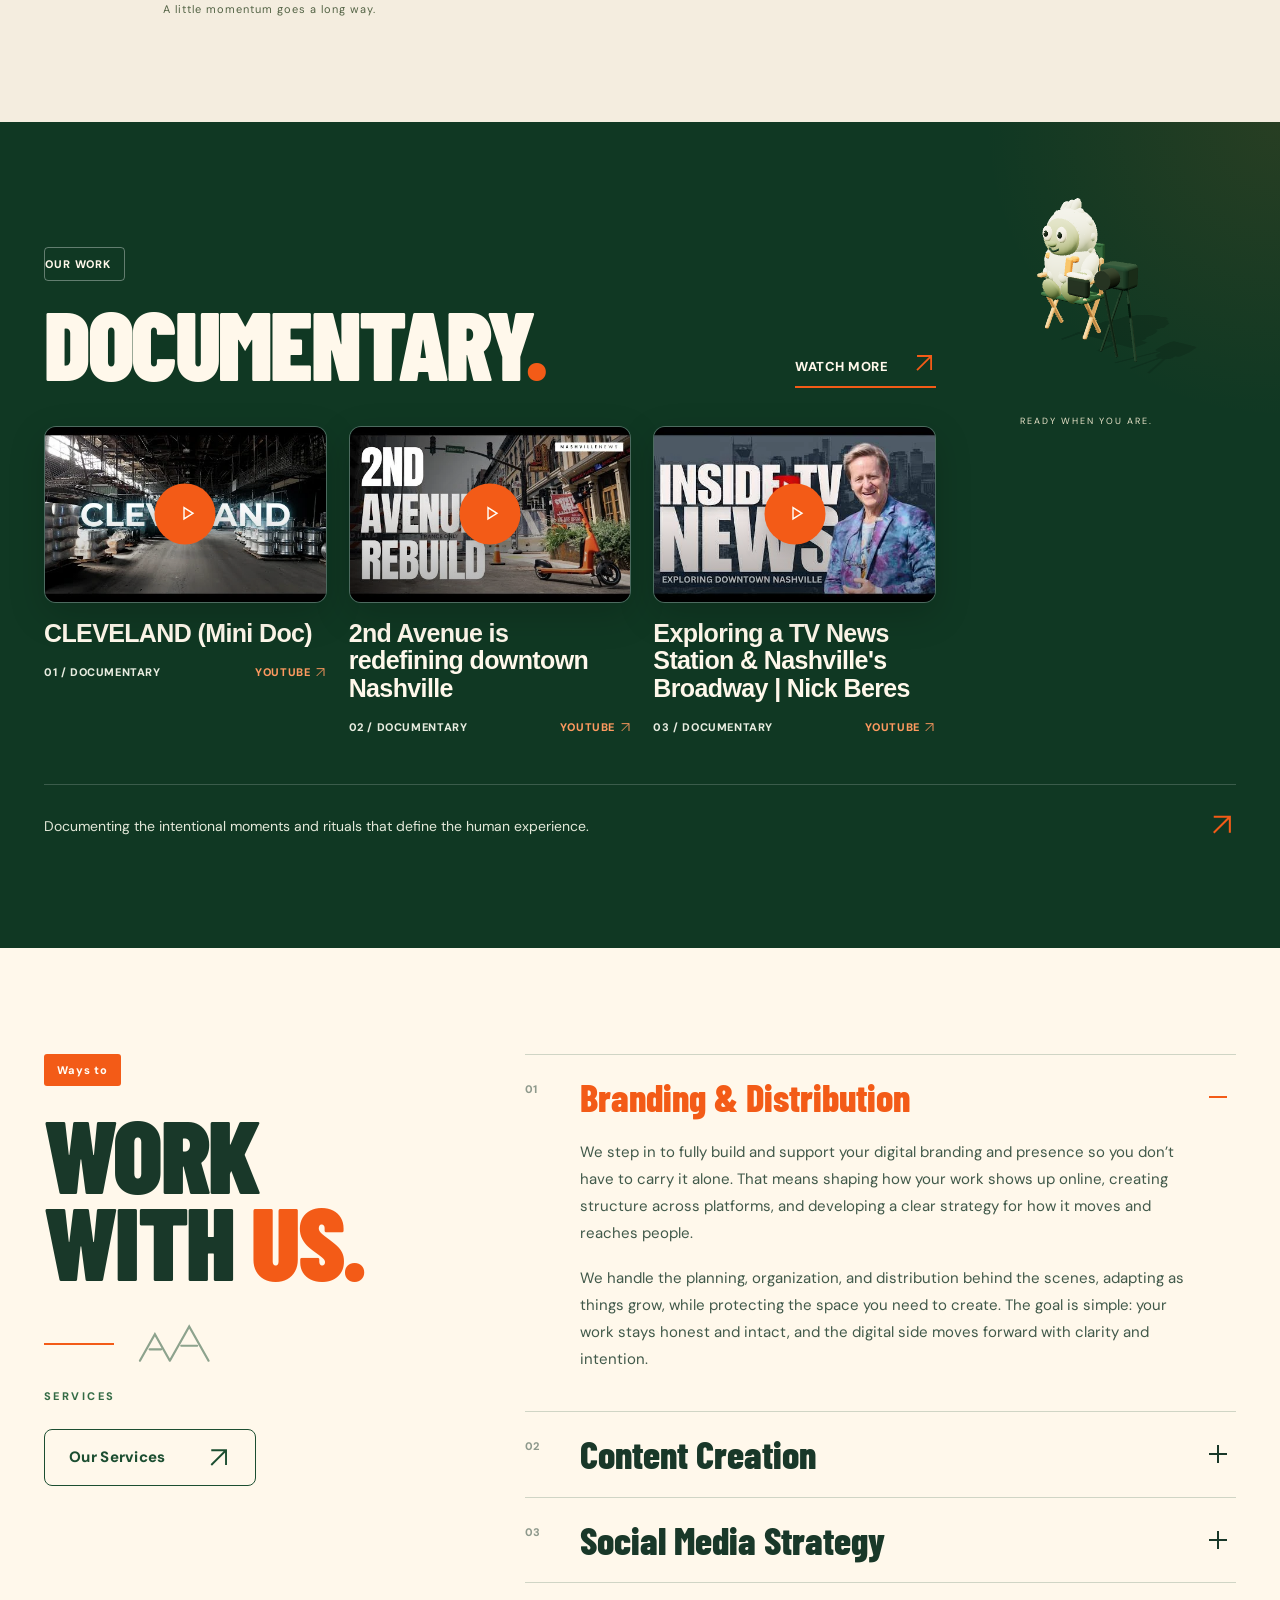
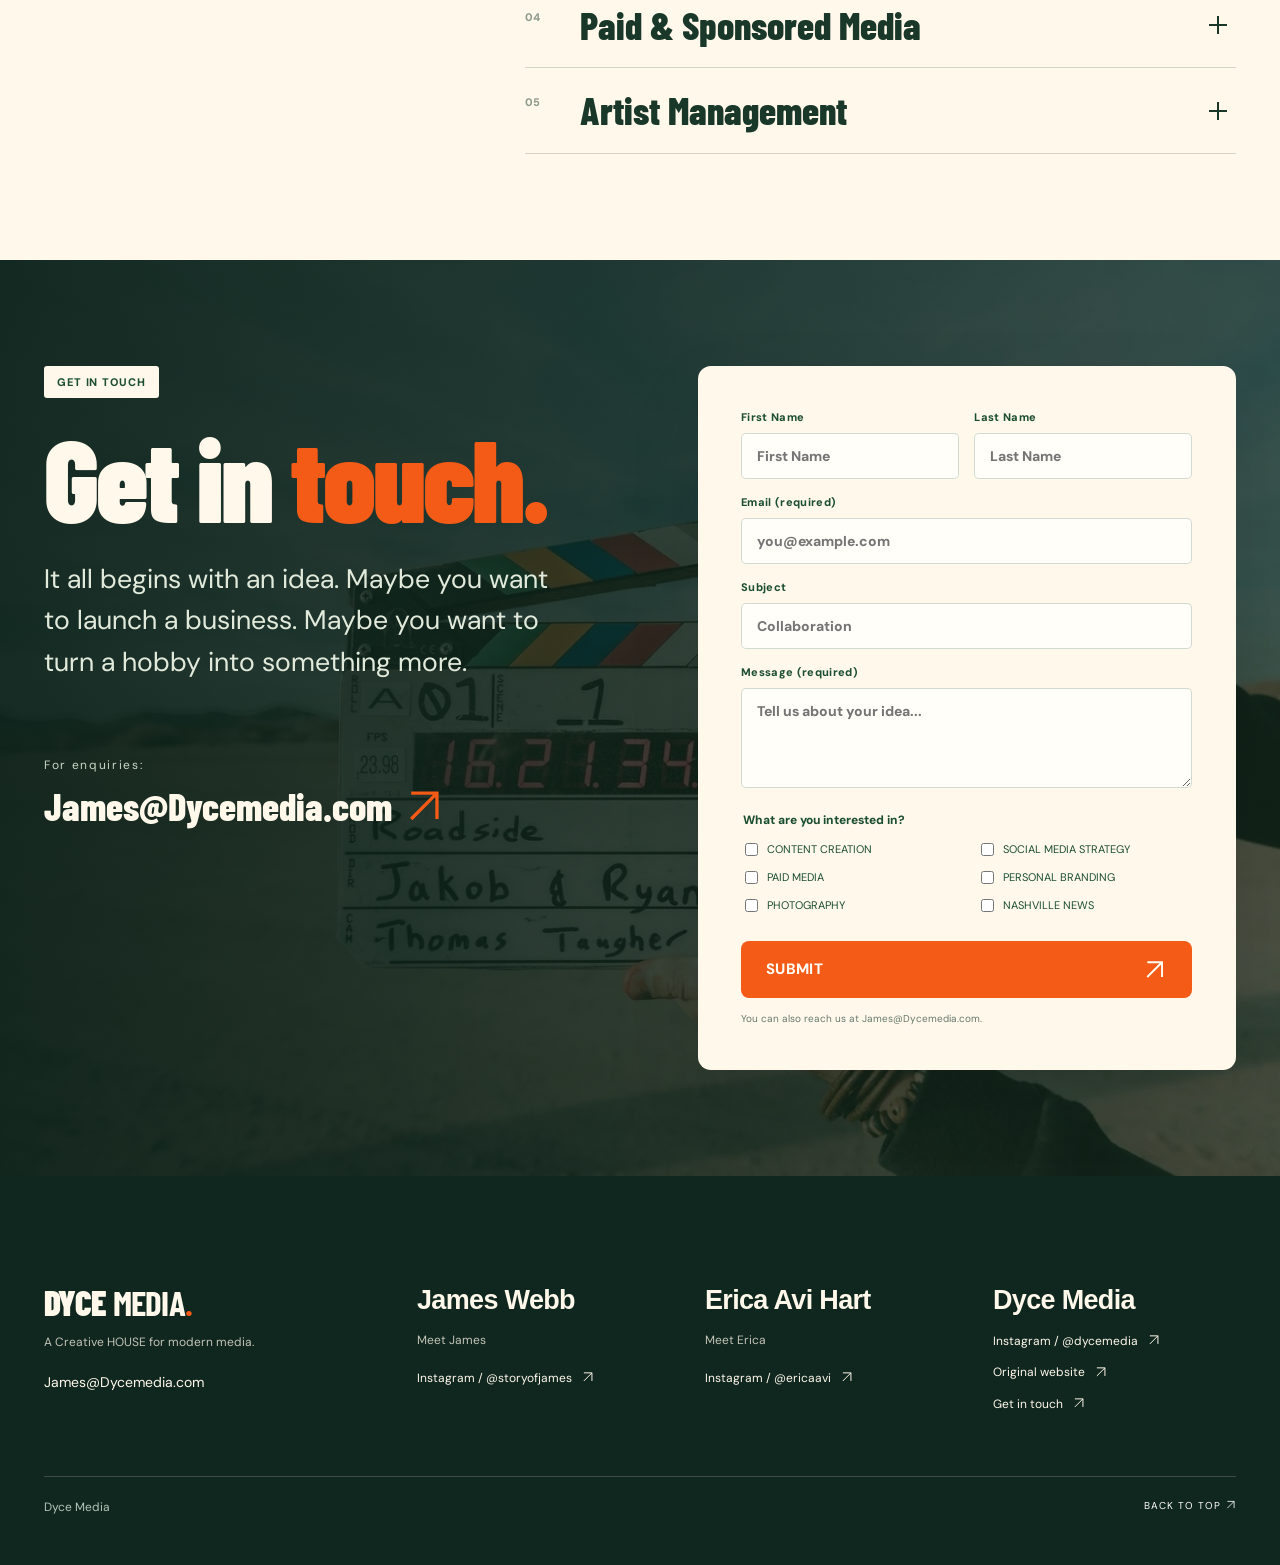
==== commit 02ea4d07: "Refine 3D cabin and mascot activities; restore verified content and mobile layouts" ====
--- a/index.html
+++ b/index.html
@@ -13,7 +13,7 @@
 <link crossorigin="" href="https://fonts.gstatic.com" rel="preconnect">
 <link href="https://fonts.googleapis.com/css2?family=Barlow+Condensed:wght@500;600;700;800;900&family=DM+Sans:wght@400;500;600;700;800&display=swap" rel="stylesheet">
 <link href="styles.css" rel="stylesheet">
-<link rel="stylesheet" href="revision.css"><script type="module" src="assets/scenes.js"></script></head>
+<link rel="stylesheet" href="revision.css"><script type="module" src="assets/scenes.js"></script><link rel="stylesheet" href="night.css"></head>
 <body>
 <a class="skip-link" href="#main">Skip to content</a>
 <div aria-hidden="true" class="top-progress" id="scrollProgress"></div>
@@ -40,7 +40,7 @@
 <div class="hero-actions"><a class="btn btn-dark" href="services.html">OUR SERVICES <span aria-hidden="true"><span class="icon-text"><svg class="ui-icon" aria-hidden="true" viewBox="0 0 24 24" fill="none" stroke="currentColor" stroke-width="1.8"><path d="M5 19 19 5M5 5h14v14" /></svg></span></span></a><a class="quiet-link" href="documentary.html">VIEW OUR WORK <span aria-hidden="true"><span class="icon-text"><svg class="ui-icon" aria-hidden="true" viewBox="0 0 24 24" fill="none" stroke="currentColor" stroke-width="1.8"><path d="M12 4v16m-6-6 6 6 6-6" /></svg></span></span></a></div>
 <p class="credit">by <a href="https://www.instagram.com/storyofjames/" rel="noopener" target="_blank">James Webb</a>, &amp; <a href="https://www.instagram.com/ericaavi/" rel="noopener" target="_blank">Erica Hart</a></p>
 </div>
-<div aria-label="Interactive three-dimensional log cabin" class="hero-visual"><div class="model-sun" aria-hidden="true"></div><div class="cabin-model" data-model="cabin" role="img" aria-label="Three-dimensional log cabin, trees and woodland island"></div><div class="model-controls"><span>DRAG TO EXPLORE</span><button class="btn btn-small btn-outline" id="spinCabin" aria-label="Rotate cabin 360 degrees">360° <svg class="ui-icon" aria-hidden="true" viewBox="0 0 24 24" fill="none" stroke="currentColor" stroke-width="1.7"><path d="M5 19 19 5M5 5h14v14" /></svg></button></div></div>
+<div aria-label="Interactive three-dimensional log cabin" class="hero-visual"><div class="model-sun" aria-hidden="true"></div><div class="cabin-model" data-model="cabin" role="img" aria-label="Three-dimensional log cabin, trees and woodland island"></div><div class="model-controls"><span>A LITTLE SPACE TO CREATE</span><button class="btn btn-small btn-outline" id="spinCabin" aria-label="Rotate cabin 360 degrees">360° <svg class="ui-icon" aria-hidden="true" viewBox="0 0 24 24" fill="none" stroke="currentColor" stroke-width="1.7"><path d="M5 19 19 5M5 5h14v14" /></svg></button><button id="pauseCabin" class="motion-toggle" type="button" aria-pressed="false">PAUSE MOTION</button></div></div>
 </div>
 <a class="scroll-indicator" href="index.html#how"><span>SCROLL TO EXPLORE</span><span aria-hidden="true" class="scroll-line"></span></a>
 </section>
@@ -51,7 +51,7 @@
 <span class="tag tag-orange">HOW TO WORK WITH US</span>
 <h2 id="howTitle">Our best work is done inside of a <em>content sprint</em></h2>
 
-</div>
+<figure class="activity-scene"><div data-model="treadmill" role="img" aria-label="Soft yeti character running on a three-dimensional treadmill"></div><figcaption>A little momentum goes a long way.</figcaption></figure></div>
 <div class="intro-right reveal">
 <div class="mini-index">01 <span></span> WORK WITH US</div>
 <p>We take that sprint, then move right into editing &amp; distribution. We can step in to tighten up a single post or manage the full scope of your brand’s digital presence.</p>
@@ -64,31 +64,31 @@
 </div>
 </section>
 <section aria-labelledby="filmTitle" class="film-section section-pad" id="work">
-<div class="container">
+<div class="container"><div class="director-scene"><div data-model="director" role="img" aria-label="Soft yeti character seated in a three-dimensional director’s chair with a camera"></div><span>READY WHEN YOU ARE.</span></div>
 <div class="section-heading on-dark reveal">
 <div><span class="tag tag-lined">OUR WORK</span><h2 id="filmTitle">DOCUMENTARY<span class="orange-dot">.</span></h2></div>
 <a class="arrow-link light" href="documentary.html">WATCH MORE <span aria-hidden="true"><span class="icon-text"><svg class="ui-icon" aria-hidden="true" viewBox="0 0 24 24" fill="none" stroke="currentColor" stroke-width="1.8"><path d="M5 19 19 5M5 5h14v14" /></svg></span></span></a>
 </div>
 <div class="film-grid">
 <article class="film-card reveal">
-<button aria-label="Play documentary film 1" class="video-trigger" data-title="Documentary film 1" data-video="kNHz2GjLKUQ" type="button">
-<img alt="Cleveland Mini Doc thumbnail shown on Dyce Media's original site" loading="lazy" src="assets/film-1.jpg">
+<button aria-label="Play CLEVELAND (Mini Doc)" class="video-trigger" data-title="CLEVELAND (Mini Doc)" data-video="kNHz2GjLKUQ" type="button">
+<img alt="CLEVELAND (Mini Doc)" loading="lazy" src="assets/video-kNHz2GjLKUQ.webp">
 <span aria-hidden="true" class="film-play"><span class="icon-text"><svg class="ui-icon" aria-hidden="true" viewBox="0 0 24 24" fill="none" stroke="currentColor" stroke-width="1.8"><path d="m8 5 11 7-11 7Z" /></svg></span></span><span class="film-hover">PLAY FILM <b><span class="icon-text"><svg class="ui-icon" aria-hidden="true" viewBox="0 0 24 24" fill="none" stroke="currentColor" stroke-width="1.8"><path d="M5 19 19 5M5 5h14v14" /></svg></span></b></span>
-</button>
+</button><h3 class="verified-film-title">CLEVELAND (Mini Doc)</h3>
 <div class="film-meta"><span class="film-number">01 / DOCUMENTARY</span><a aria-label="Open film 1 on YouTube" href="https://www.youtube.com/watch?v=kNHz2GjLKUQ" rel="noopener" target="_blank"><span class="icon-text">YOUTUBE <svg class="ui-icon" aria-hidden="true" viewBox="0 0 24 24" fill="none" stroke="currentColor" stroke-width="1.8"><path d="M5 19 19 5M5 5h14v14" /></svg></span></a></div>
 </article>
 <article class="film-card reveal">
-<button aria-label="Play documentary film 2" class="video-trigger" data-title="Documentary film 2" data-video="O8P02FjqJ_0" type="button">
-<img alt="2nd Avenue Rebuild documentary thumbnail shown on Dyce Media's original site" loading="lazy" src="assets/film-2.jpg">
+<button aria-label="Play 2nd Avenue is redefining downtown Nashville" class="video-trigger" data-title="2nd Avenue is redefining downtown Nashville" data-video="O8P02FjqJ_0" type="button">
+<img alt="2nd Avenue is redefining downtown Nashville" loading="lazy" src="assets/video-O8P02FjqJ_0.webp">
 <span aria-hidden="true" class="film-play"><span class="icon-text"><svg class="ui-icon" aria-hidden="true" viewBox="0 0 24 24" fill="none" stroke="currentColor" stroke-width="1.8"><path d="m8 5 11 7-11 7Z" /></svg></span></span><span class="film-hover">PLAY FILM <b><span class="icon-text"><svg class="ui-icon" aria-hidden="true" viewBox="0 0 24 24" fill="none" stroke="currentColor" stroke-width="1.8"><path d="M5 19 19 5M5 5h14v14" /></svg></span></b></span>
-</button>
+</button><h3 class="verified-film-title">2nd Avenue is redefining downtown Nashville</h3>
 <div class="film-meta"><span class="film-number">02 / DOCUMENTARY</span><a aria-label="Open film 2 on YouTube" href="https://www.youtube.com/watch?v=O8P02FjqJ_0" rel="noopener" target="_blank"><span class="icon-text">YOUTUBE <svg class="ui-icon" aria-hidden="true" viewBox="0 0 24 24" fill="none" stroke="currentColor" stroke-width="1.8"><path d="M5 19 19 5M5 5h14v14" /></svg></span></a></div>
 </article>
 <article class="film-card reveal">
-<button aria-label="Play documentary film 3" class="video-trigger" data-title="Documentary film 3" data-video="n7L9a1vY2cc" type="button">
-<img alt="Inside TV News documentary thumbnail shown on Dyce Media's original site" loading="lazy" src="assets/film-3.jpg">
+<button aria-label="Play Exploring a TV News Station & Nashville's Broadway | Nick Beres" class="video-trigger" data-title="Exploring a TV News Station & Nashville's Broadway | Nick Beres" data-video="n7L9a1vY2cc" type="button">
+<img alt="Exploring a TV News Station & Nashville's Broadway | Nick Beres" loading="lazy" src="assets/video-n7L9a1vY2cc.webp">
 <span aria-hidden="true" class="film-play"><span class="icon-text"><svg class="ui-icon" aria-hidden="true" viewBox="0 0 24 24" fill="none" stroke="currentColor" stroke-width="1.8"><path d="m8 5 11 7-11 7Z" /></svg></span></span><span class="film-hover">PLAY FILM <b><span class="icon-text"><svg class="ui-icon" aria-hidden="true" viewBox="0 0 24 24" fill="none" stroke="currentColor" stroke-width="1.8"><path d="M5 19 19 5M5 5h14v14" /></svg></span></b></span>
-</button>
+</button><h3 class="verified-film-title">Exploring a TV News Station &amp; Nashville's Broadway | Nick Beres</h3>
 <div class="film-meta"><span class="film-number">03 / DOCUMENTARY</span><a aria-label="Open film 3 on YouTube" href="https://www.youtube.com/watch?v=n7L9a1vY2cc" rel="noopener" target="_blank"><span class="icon-text">YOUTUBE <svg class="ui-icon" aria-hidden="true" viewBox="0 0 24 24" fill="none" stroke="currentColor" stroke-width="1.8"><path d="M5 19 19 5M5 5h14v14" /></svg></span></a></div>
 </article>
 </div>
@@ -146,7 +146,7 @@
 </div>
 </section>
 </main>
-<footer class="site-footer"><div class="container footer-top"><a class="footer-wordmark" href="index.html">DYCE <strong>MEDIA<span>.</span></strong></a><div class="footer-links"><a href="https://www.instagram.com/storyofjames/" rel="noopener" target="_blank"><span class="icon-text">MEET JAMES <svg class="ui-icon" aria-hidden="true" viewBox="0 0 24 24" fill="none" stroke="currentColor" stroke-width="1.8"><path d="M5 19 19 5M5 5h14v14" /></svg></span></a><a href="https://www.instagram.com/ericaavi/" rel="noopener" target="_blank"><span class="icon-text">MEET ERICA <svg class="ui-icon" aria-hidden="true" viewBox="0 0 24 24" fill="none" stroke="currentColor" stroke-width="1.8"><path d="M5 19 19 5M5 5h14v14" /></svg></span></a></div><a class="back-top" href="#main"><span class="icon-text">BACK TO TOP <svg class="ui-icon" aria-hidden="true" viewBox="0 0 24 24" fill="none" stroke="currentColor" stroke-width="1.8"><path d="M12 20V4m-6 6 6-6 6 6" /></svg></span></a></div><div class="container footer-bottom"><span>Dyce Media 2025</span><span>For enquiries: <a href="mailto:James@Dycemedia.com">James@Dycemedia.com</a></span></div></footer>
+<footer class="site-footer"><div class="container footer-people"><div class="footer-intro"><a class="footer-wordmark" href="index.html">DYCE <strong>MEDIA<span>.</span></strong></a><p>A Creative HOUSE for modern media.</p><a class="footer-email" href="mailto:James@Dycemedia.com">James@Dycemedia.com</a></div><div><h3>James Webb</h3><p>Meet James</p><a href="https://www.instagram.com/storyofjames/" target="_blank" rel="noopener">Instagram / @storyofjames <svg class="ui-icon" aria-hidden="true" viewBox="0 0 24 24" fill="none" stroke="currentColor" stroke-width="1.7"><path d="M5 19 19 5M5 5h14v14" /></svg></a></div><div><h3>Erica Avi Hart</h3><p>Meet Erica</p><a href="https://www.instagram.com/ericaavi/" target="_blank" rel="noopener">Instagram / @ericaavi <svg class="ui-icon" aria-hidden="true" viewBox="0 0 24 24" fill="none" stroke="currentColor" stroke-width="1.7"><path d="M5 19 19 5M5 5h14v14" /></svg></a></div><div><h3>Dyce Media</h3><a href="https://www.instagram.com/dycemedia/" target="_blank" rel="noopener">Instagram / @dycemedia <svg class="ui-icon" aria-hidden="true" viewBox="0 0 24 24" fill="none" stroke="currentColor" stroke-width="1.7"><path d="M5 19 19 5M5 5h14v14" /></svg></a><a href="https://www.dycemedia.com/" target="_blank" rel="noopener">Original website <svg class="ui-icon" aria-hidden="true" viewBox="0 0 24 24" fill="none" stroke="currentColor" stroke-width="1.7"><path d="M5 19 19 5M5 5h14v14" /></svg></a><a href="contact.html">Get in touch <svg class="ui-icon" aria-hidden="true" viewBox="0 0 24 24" fill="none" stroke="currentColor" stroke-width="1.7"><path d="M5 19 19 5M5 5h14v14" /></svg></a></div></div><div class="container footer-bottom"><span>Dyce Media</span><a href="#main">BACK TO TOP <svg class="ui-icon" aria-hidden="true" viewBox="0 0 24 24" fill="none" stroke="currentColor" stroke-width="1.7"><path d="M5 19 19 5M5 5h14v14" /></svg></a></div></footer>
 <dialog aria-label="Watch video" class="video-modal" id="videoModal"><button aria-label="Close video" class="video-close" id="videoClose" type="button"><span class="icon-text"><svg class="ui-icon" aria-hidden="true" viewBox="0 0 24 24" fill="none" stroke="currentColor" stroke-width="1.8"><path d="m6 6 12 12M6 18 18 6" /></svg></span></button><div class="video-frame" id="videoFrame"></div><div class="video-actions"><a href="#" id="videoYoutube" rel="noopener" target="_blank"><span class="icon-text">OPEN ON YOUTUBE <svg class="ui-icon" aria-hidden="true" viewBox="0 0 24 24" fill="none" stroke="currentColor" stroke-width="1.8"><path d="M5 19 19 5M5 5h14v14" /></svg></span></a></div></dialog>
 <script defer src="script.js"></script>
 <aside aria-label="Animated Dyce Media character" class="story-buddy" id="storyBuddy">
--- a/night.css
+++ b/night.css
@@ -0,0 +1,11 @@
+/* Final evening revision: preserve the approved palette and sprint layout. */
+.model-controls{left:4%;right:0;bottom:-12px;gap:12px;flex-wrap:wrap}.model-controls>span{font-size:9px;letter-spacing:1.3px}.motion-toggle{border:0;background:none;border-bottom:1px solid #234b3555;font:700 9px 'DM Sans',sans-serif;letter-spacing:1px;color:#234b35;padding:9px 0;cursor:pointer}.cabin-model{filter:drop-shadow(0 25px 16px #55452618)}.activity-scene{margin:28px 0 0;max-width:450px}.activity-scene [data-model]{height:310px;width:100%;filter:drop-shadow(0 13px 10px #153d2c15)}.activity-scene figcaption{font-size:11px;letter-spacing:1px;color:#536345;text-align:center}.director-scene{float:right;width:300px;margin-top:-75px;position:relative;z-index:1;text-align:center}.director-scene [data-model]{height:255px}.director-scene>span{font-size:9px;letter-spacing:2px;color:#e9e4ca}.film-section .section-heading{min-height:160px}.story-buddy{width:105px;height:135px}.mascot-model{filter:drop-shadow(0 5px 4px #153d2c20)}
+/* Complete images sit inside understated phone silhouettes. */
+.service-mosaic{height:auto;grid-template-columns:repeat(3,minmax(0,1fr));gap:35px;max-width:900px;margin:45px auto 0;align-items:start}.phone-shell{position:relative;background:#131b16;border:7px solid #202c24;border-radius:35px;padding:28px 7px 20px;box-shadow:0 20px 35px #142f2520,0 0 0 1px #858d7a;aspect-ratio:9/18.5;overflow:hidden;display:flex;align-items:center;justify-content:center;isolation:isolate}.phone-shell:after{content:'';position:absolute;bottom:7px;left:36%;width:28%;height:3px;border-radius:5px;background:#cad0bc}.phone-speaker{position:absolute;top:8px;width:29%;height:9px;border-radius:20px;background:#060a07;left:35.5%;z-index:2}.service-mosaic .phone-shell:nth-child(2){margin-top:35px}.service-mosaic img,.photo-gallery .phone-shell img{width:100%!important;height:100%!important;object-fit:contain!important;transform:none!important;border-radius:6px;display:block;position:static!important}.service-mosaic .phone-shell:last-child{display:flex}.service-mosaic img:last-child{display:block}.photo-gallery{display:grid!important;grid-template-columns:repeat(4,minmax(0,1fr))!important;gap:45px 30px!important;align-items:start}.photo-card{margin:0!important;border:0!important;background:none!important;overflow:visible!important;grid-column:auto!important;grid-row:auto!important;aspect-ratio:auto!important;min-height:0!important;box-shadow:none!important}.photo-card:nth-child(even){padding-top:35px}.photo-card .phone-shell{width:100%}.photo-card figcaption{position:static!important;background:none!important;color:#254332!important;font:500 12px/1.5 'DM Sans',sans-serif!important;padding:18px 4px!important;text-align:center;opacity:1!important;transform:none!important}.photography-section>div>p{margin-bottom:42px}.page-opening-service{padding-bottom:65px}.editorial a{text-decoration:underline;text-underline-offset:4px}
+/* Preserve sprint photos; add compact business context below them. */
+.project-card{border:0;padding-bottom:0;border-radius:8px;background:#173e2c;color:#fff7e8}.project-card>img{border-radius:8px 8px 0 0}.project-card>div.project-copy{padding:24px 28px 26px;min-height:215px}.project-index{color:#d6dcb8}.project-card h3{font-size:39px;color:#fff7e8;margin:10px 38px 12px 0}.project-copy p{font-size:14px;line-height:1.65;max-width:440px;margin:0 0 18px;color:#e4e8d5}.project-copy>.ui-icon{right:25px;top:45px;color:#eca459}.project-view{font-size:10px;font-weight:700;letter-spacing:1.4px;display:inline-flex;align-items:center;gap:12px}.project-view .ui-icon{position:static;width:15px;height:15px}
+/* Actual portraits, with every edge visible. */
+.news-editorial>img,.team-grid img{height:auto!important;max-height:none!important;width:100%;object-fit:contain!important;background:#e6e9dd;display:block}.team-grid{align-items:start}.team-grid figcaption{display:flex;flex-direction:column;gap:12px}.team-grid figcaption strong{font-size:30px}.team-grid figcaption a{font:600 12px 'DM Sans',sans-serif;display:flex;justify-content:space-between;border-top:1px solid #153d2c22;padding-top:12px}.news-social-section{margin-top:85px;padding:45px 0;border-top:1px solid #153d2c44;border-bottom:1px solid #153d2c44}.news-social-section h2{font-size:clamp(40px,5vw,68px);line-height:1;margin:25px 0}.social-link-row{display:flex;gap:20px;flex-wrap:wrap}.social-link-row a{font-size:14px;border-bottom:1px solid currentColor;padding:12px 0;display:inline-flex;align-items:center;gap:20px}.news-social-section p{margin-top:28px;font-size:14px}.news-social-section p>a{text-decoration:underline}.brand-list{grid-template-columns:repeat(4,minmax(0,1fr));gap:30px;border:0}.brand-tile{display:block!important;padding:0 0 20px!important}.brand-tile>img{width:100%;height:300px;object-fit:contain;background:#e5e6da;border-radius:6px;display:block;margin-bottom:18px}.brand-tile>span{display:block;margin-bottom:8px}.brand-tile h3{font-size:25px!important;line-height:1.1}.verified-film-title{font:600 25px/1.1 'Barlow Condensed',sans-serif;margin:17px 0;color:inherit;max-width:95%}.film-card{height:auto}.film-card .film-meta{position:static}
+.footer-people{display:grid;grid-template-columns:1.35fr 1fr 1fr 1fr;gap:45px;padding-top:65px;padding-bottom:50px}.footer-people h3,.footer-news h3{font:600 27px 'Barlow Condensed',sans-serif;margin:0 0 15px}.footer-people p{font-size:12px;line-height:1.6;opacity:.75;margin:12px 0 18px}.footer-people>div>a:not(.footer-wordmark),.footer-news>div>a{display:block;font-size:12px;line-height:1.8;margin:10px 0;overflow-wrap:anywhere}.footer-people .ui-icon{margin-left:6px}.footer-wordmark{font-size:35px!important}.footer-email{font-size:14px!important}.footer-news{border-top:1px solid #f2ead433;padding-top:30px;padding-bottom:35px;display:grid;grid-template-columns:.6fr 1.4fr 1fr;gap:25px}.footer-bottom{padding:22px 0;border-top:1px solid #f2ead433}.footer-bottom a{font-size:10px;letter-spacing:1px}
+@media(max-width:1000px){.photo-gallery{grid-template-columns:repeat(3,minmax(0,1fr))!important}.service-mosaic{max-width:760px;gap:24px}.brand-list{grid-template-columns:repeat(2,minmax(0,1fr))}.footer-people{grid-template-columns:1fr 1fr}.footer-news{grid-template-columns:1fr}.director-scene{width:240px}}
+@media(max-width:650px){.model-controls{bottom:-20px;left:0;right:0;justify-content:center;gap:13px}.model-controls>span{display:none}.hero-visual{margin-bottom:35px}.activity-scene [data-model]{height:270px}.director-scene{float:none;width:250px;margin:0 auto 25px}.director-scene [data-model]{height:230px}.film-section .section-heading{min-height:0}.service-mosaic{gap:16px;grid-template-columns:repeat(2,minmax(0,1fr));max-width:400px}.service-mosaic .phone-shell:last-child{display:none}.service-mosaic .phone-shell:nth-child(2){margin-top:25px}.phone-shell{border-width:5px;border-radius:25px;padding:21px 4px 15px}.phone-speaker{top:7px;height:6px}.photo-gallery{grid-template-columns:repeat(2,minmax(0,1fr))!important;gap:26px 15px!important}.photo-card:nth-child(even){padding-top:22px}.photo-card figcaption{font-size:11px!important;padding:12px 0!important}.project-card>div.project-copy{padding:22px 23px;min-height:0}.project-card h3{font-size:36px}.project-copy p{font-size:13px}.brand-list{gap:25px 17px}.brand-tile>img{height:235px}.brand-tile h3{font-size:22px!important}.team-grid{grid-template-columns:1fr;gap:35px}.footer-people{gap:35px 20px;padding-top:45px}.footer-intro{grid-column:1/-1}.footer-people h3{font-size:25px}.footer-people>div>a:not(.footer-wordmark){font-size:11px}.footer-people .footer-wordmark{font-size:42px!important}.footer-people>div:last-child{grid-column:1/-1}.footer-news .social-link-row{gap:18px}.footer-bottom{padding-left:20px;padding-right:20px}.story-buddy{width:83px;height:110px}.news-social-section{margin-top:55px}.brand-section h2{font-size:48px}.news-editorial{align-items:start}}
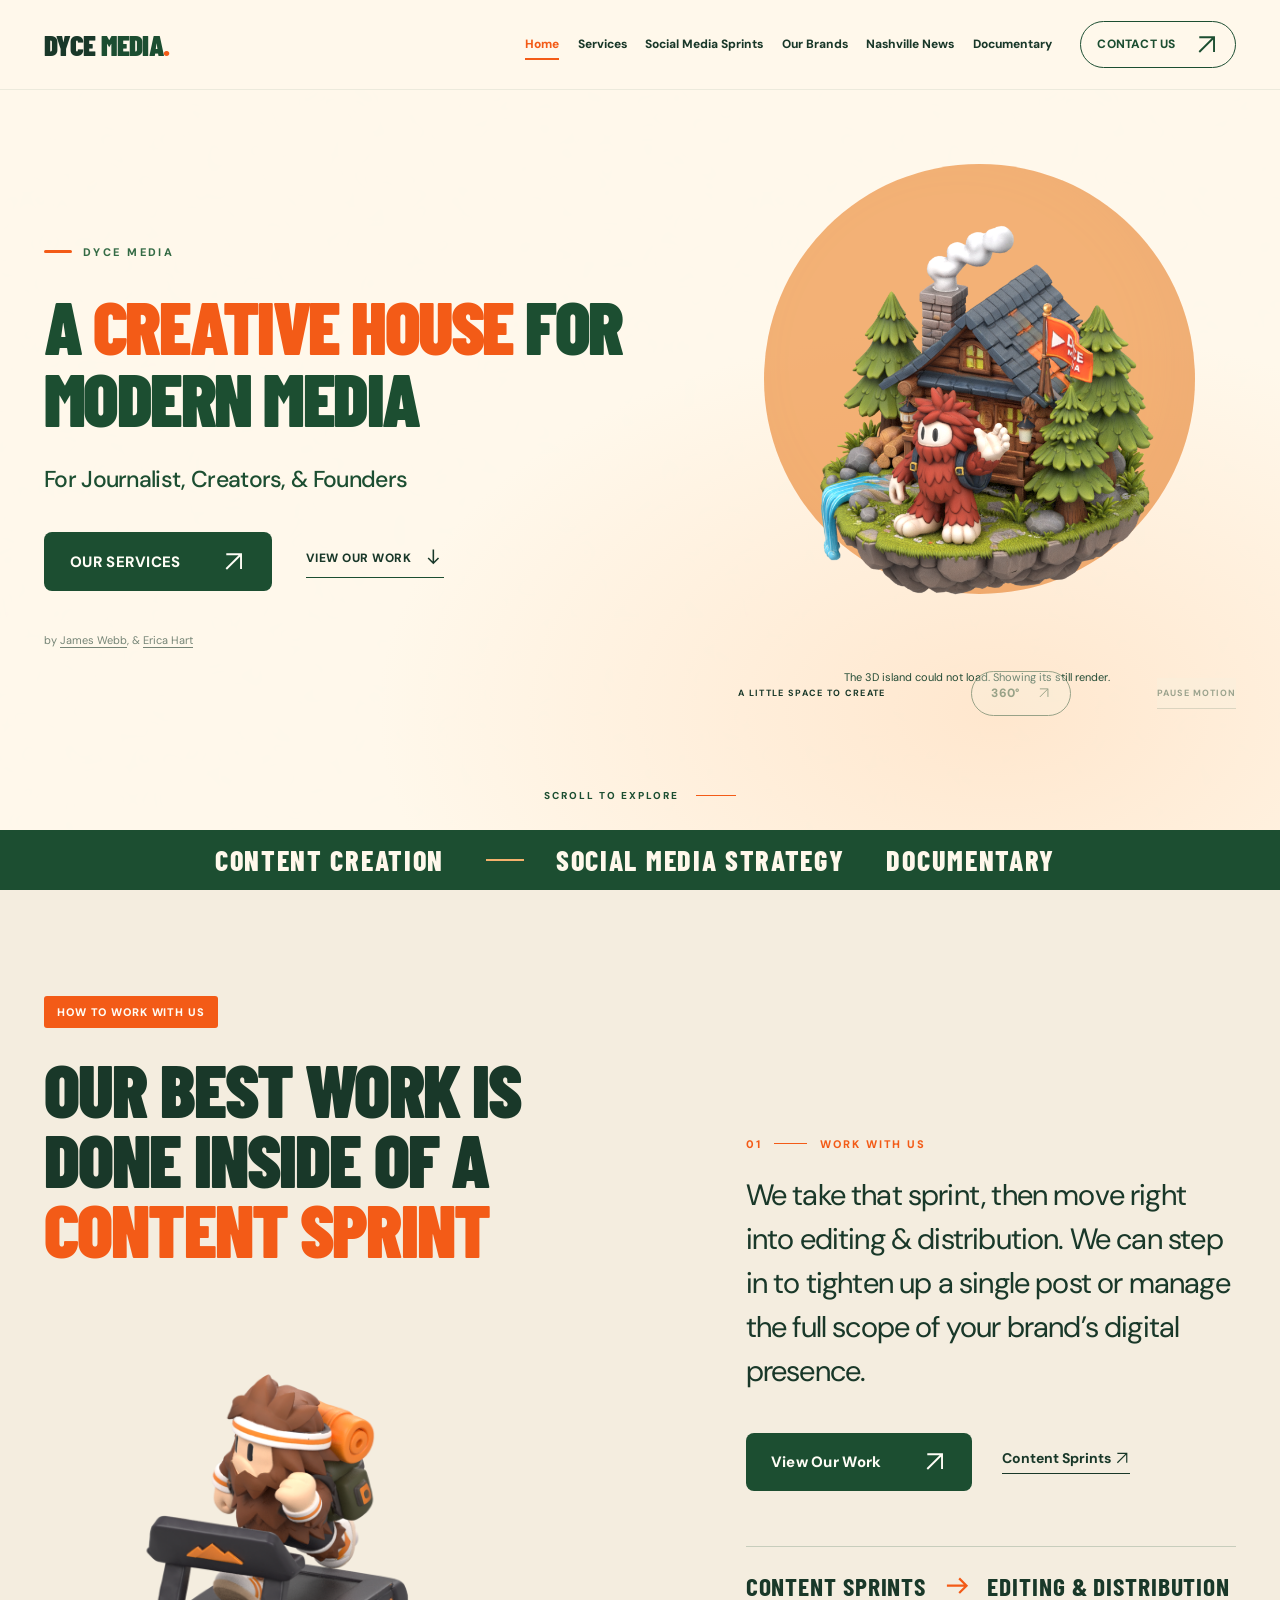
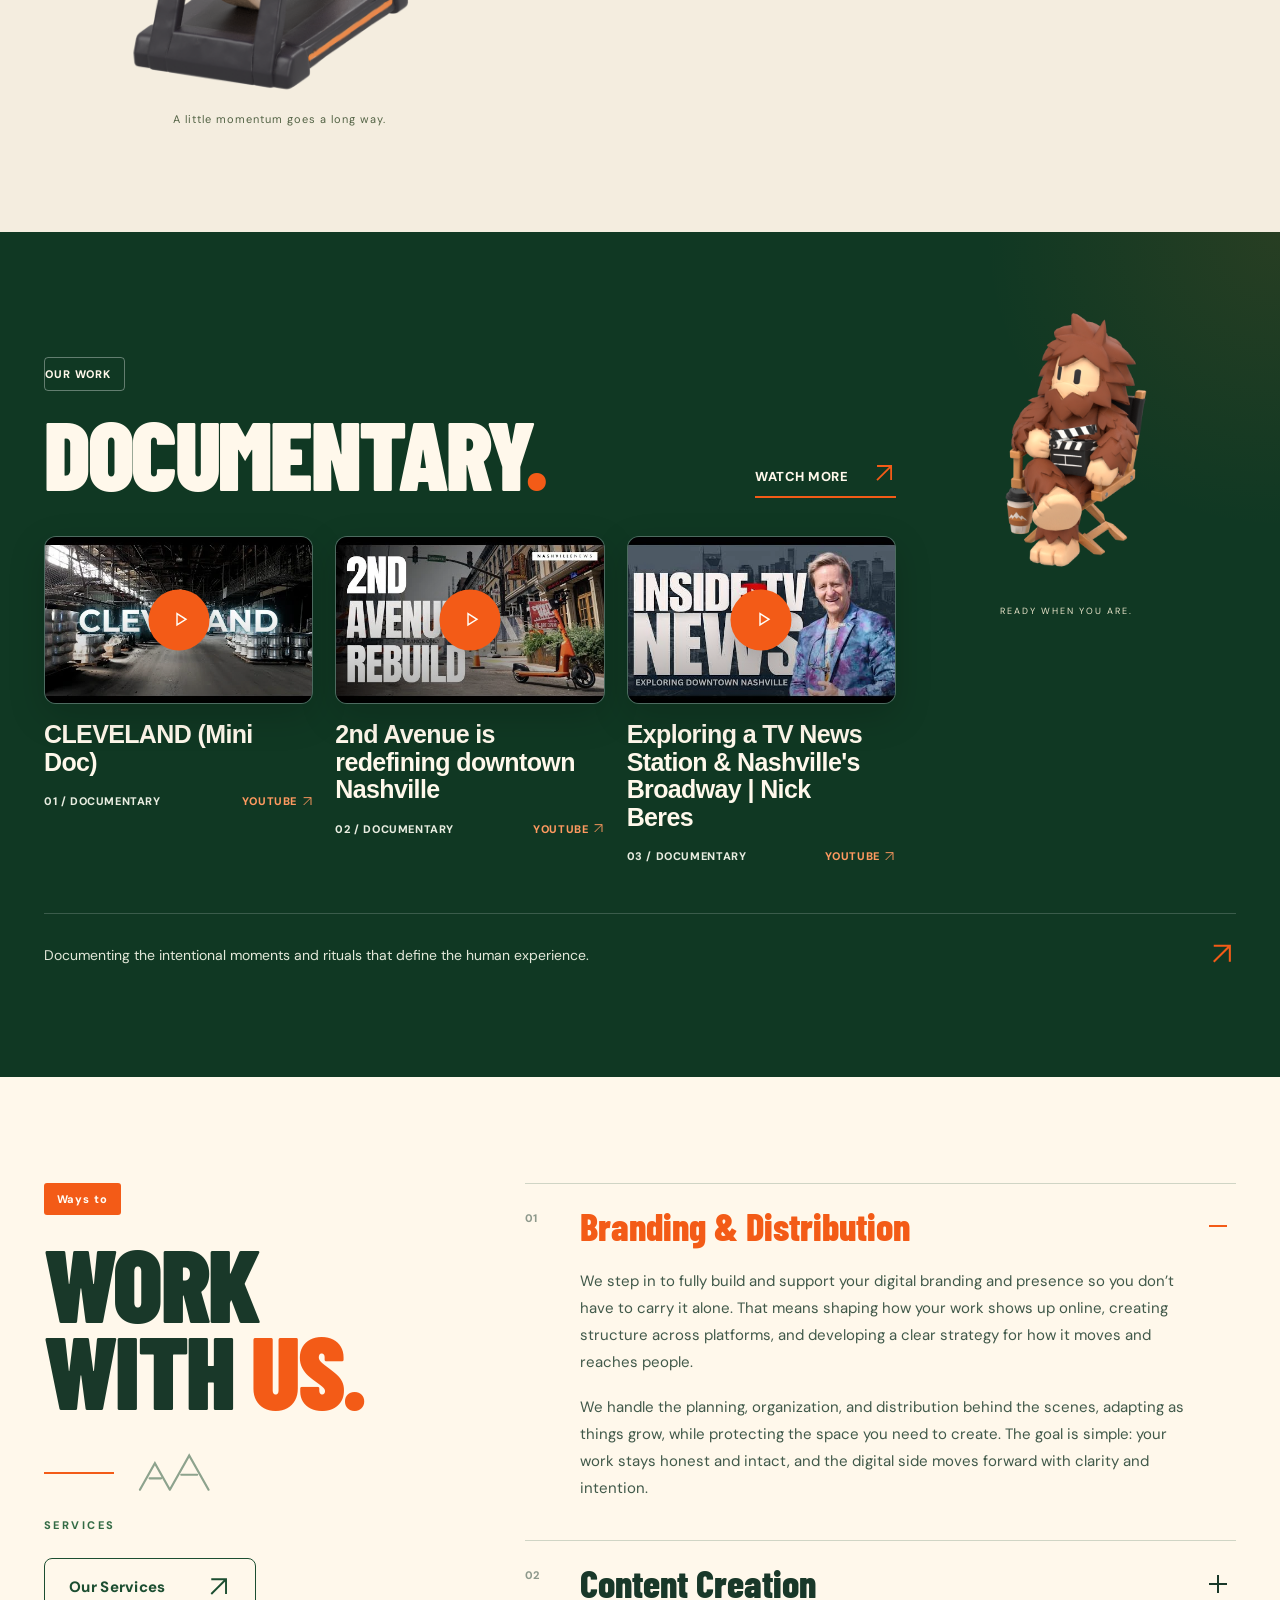
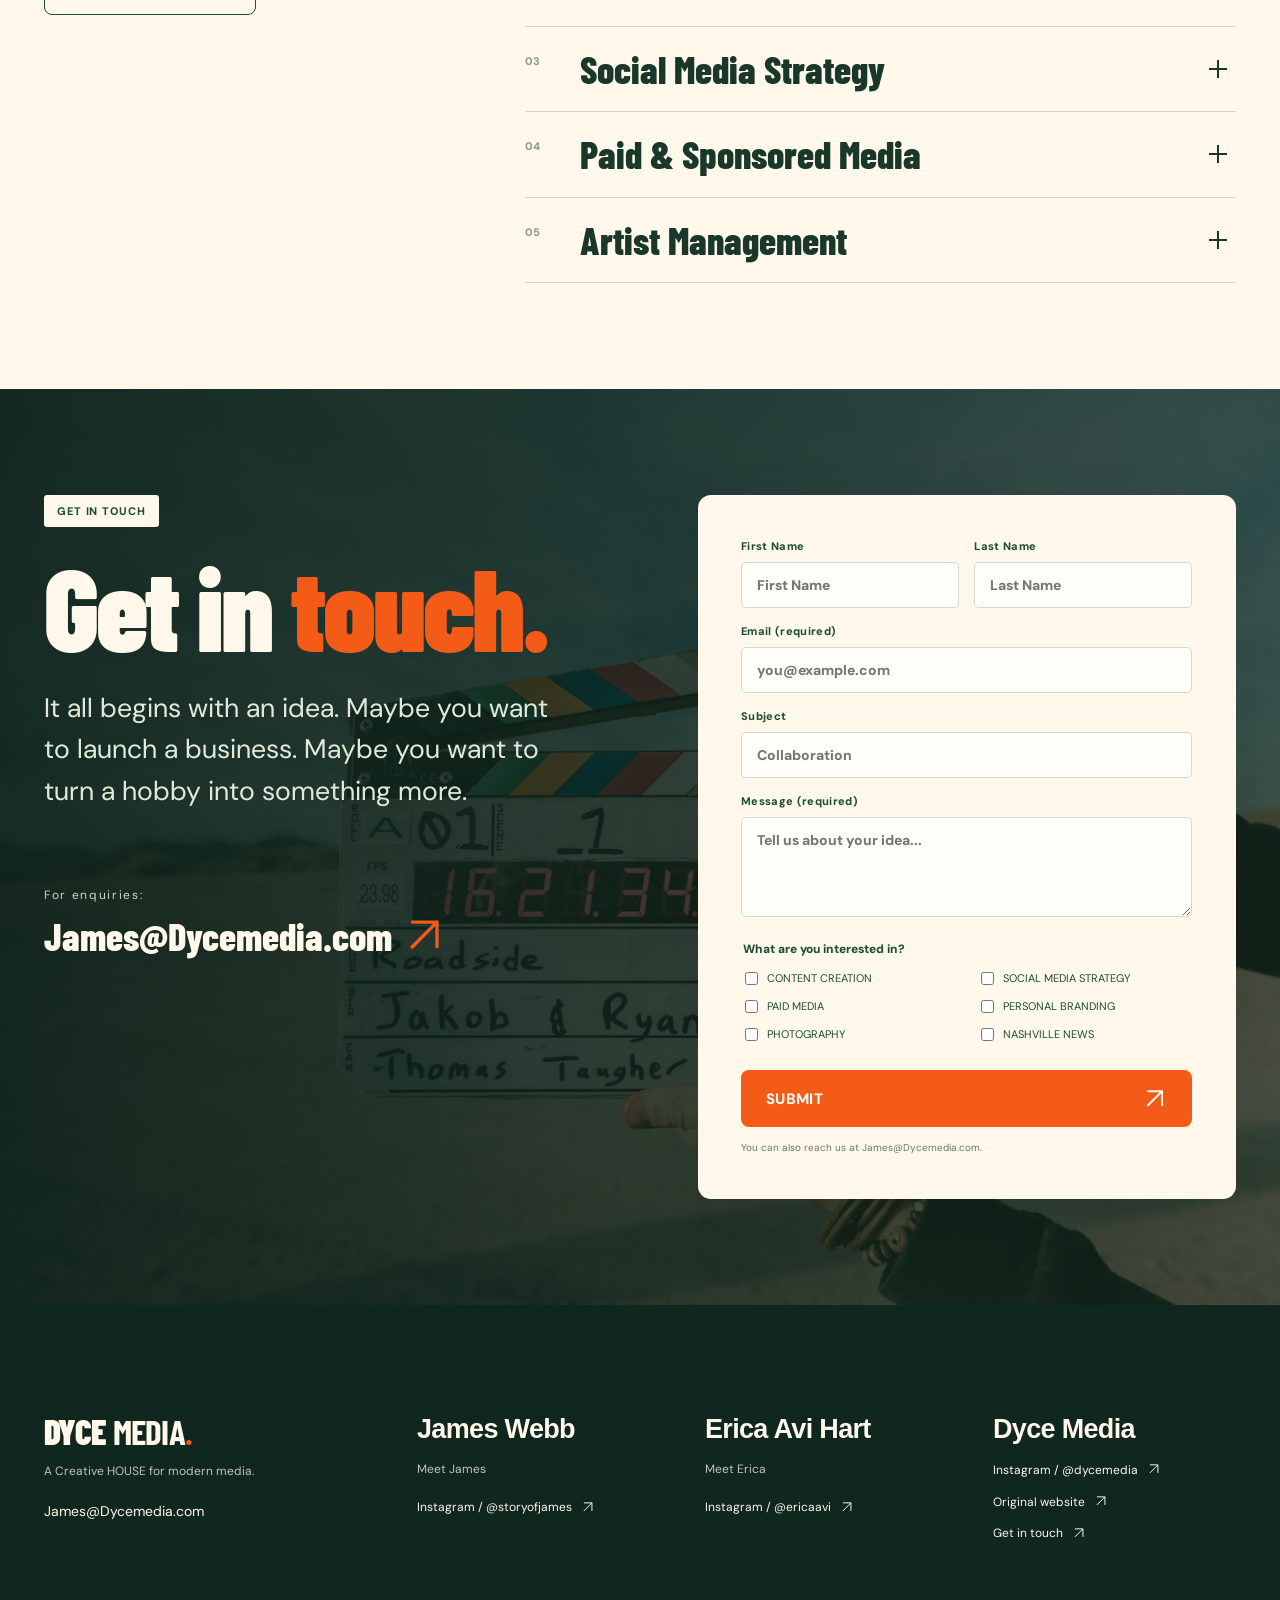
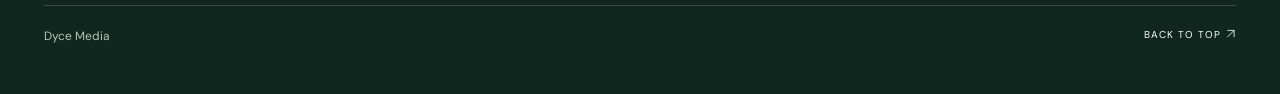
==== commit 9dd1b1fe: "Replace procedural models with original supplied GLB island and Sasquatch renders" ====
--- a/index.html
+++ b/index.html
@@ -40,7 +40,7 @@
 <div class="hero-actions"><a class="btn btn-dark" href="services.html">OUR SERVICES <span aria-hidden="true"><span class="icon-text"><svg class="ui-icon" aria-hidden="true" viewBox="0 0 24 24" fill="none" stroke="currentColor" stroke-width="1.8"><path d="M5 19 19 5M5 5h14v14" /></svg></span></span></a><a class="quiet-link" href="documentary.html">VIEW OUR WORK <span aria-hidden="true"><span class="icon-text"><svg class="ui-icon" aria-hidden="true" viewBox="0 0 24 24" fill="none" stroke="currentColor" stroke-width="1.8"><path d="M12 4v16m-6-6 6 6 6-6" /></svg></span></span></a></div>
 <p class="credit">by <a href="https://www.instagram.com/storyofjames/" rel="noopener" target="_blank">James Webb</a>, &amp; <a href="https://www.instagram.com/ericaavi/" rel="noopener" target="_blank">Erica Hart</a></p>
 </div>
-<div aria-label="Interactive three-dimensional log cabin" class="hero-visual"><div class="model-sun" aria-hidden="true"></div><div class="cabin-model" data-model="cabin" role="img" aria-label="Three-dimensional log cabin, trees and woodland island"></div><div class="model-controls"><span>A LITTLE SPACE TO CREATE</span><button class="btn btn-small btn-outline" id="spinCabin" aria-label="Rotate cabin 360 degrees">360° <svg class="ui-icon" aria-hidden="true" viewBox="0 0 24 24" fill="none" stroke="currentColor" stroke-width="1.7"><path d="M5 19 19 5M5 5h14v14" /></svg></button><button id="pauseCabin" class="motion-toggle" type="button" aria-pressed="false">PAUSE MOTION</button></div></div>
+<div aria-label="Interactive three-dimensional floating island" class="hero-visual"><div class="model-sun" aria-hidden="true"></div><div tabindex="0" class="cabin-model" data-model="island" role="group" aria-label="Interactive floating island. Drag or use left and right arrow keys to rotate; Home resets the view."><img class="model-poster" src="assets/island-poster.png" alt="Original supplied floating island model" width="900" height="900"><p class="model-status" role="status">Loading 3D island…</p></div><div class="model-controls"><span>A LITTLE SPACE TO CREATE</span><button disabled class="btn btn-small btn-outline" id="spinCabin" aria-label="Rotate floating island 360 degrees">360° <svg class="ui-icon" aria-hidden="true" viewBox="0 0 24 24" fill="none" stroke="currentColor" stroke-width="1.7"><path d="M5 19 19 5M5 5h14v14" /></svg></button><button disabled id="pauseCabin" class="motion-toggle" type="button" aria-pressed="false">PAUSE MOTION</button></div></div>
 </div>
 <a class="scroll-indicator" href="index.html#how"><span>SCROLL TO EXPLORE</span><span aria-hidden="true" class="scroll-line"></span></a>
 </section>
@@ -51,7 +51,7 @@
 <span class="tag tag-orange">HOW TO WORK WITH US</span>
 <h2 id="howTitle">Our best work is done inside of a <em>content sprint</em></h2>
 
-<figure class="activity-scene"><div data-model="treadmill" role="img" aria-label="Soft yeti character running on a three-dimensional treadmill"></div><figcaption>A little momentum goes a long way.</figcaption></figure></div>
+<figure class="activity-scene"><img class="supplied-model-render treadmill-render" src="assets/treadmill-render.png" alt="Original supplied Sasquatch model on a treadmill" width="900" height="900" loading="lazy"><figcaption>A little momentum goes a long way.</figcaption></figure></div>
 <div class="intro-right reveal">
 <div class="mini-index">01 <span></span> WORK WITH US</div>
 <p>We take that sprint, then move right into editing &amp; distribution. We can step in to tighten up a single post or manage the full scope of your brand’s digital presence.</p>
@@ -64,7 +64,7 @@
 </div>
 </section>
 <section aria-labelledby="filmTitle" class="film-section section-pad" id="work">
-<div class="container"><div class="director-scene"><div data-model="director" role="img" aria-label="Soft yeti character seated in a three-dimensional director’s chair with a camera"></div><span>READY WHEN YOU ARE.</span></div>
+<div class="container"><div class="director-scene"><img class="supplied-model-render director-render" src="assets/director-render.png" alt="Original supplied Sasquatch model seated in a director’s chair" width="900" height="900" loading="lazy"><span>READY WHEN YOU ARE.</span></div>
 <div class="section-heading on-dark reveal">
 <div><span class="tag tag-lined">OUR WORK</span><h2 id="filmTitle">DOCUMENTARY<span class="orange-dot">.</span></h2></div>
 <a class="arrow-link light" href="documentary.html">WATCH MORE <span aria-hidden="true"><span class="icon-text"><svg class="ui-icon" aria-hidden="true" viewBox="0 0 24 24" fill="none" stroke="currentColor" stroke-width="1.8"><path d="M5 19 19 5M5 5h14v14" /></svg></span></span></a>
@@ -149,7 +149,5 @@
 <footer class="site-footer"><div class="container footer-people"><div class="footer-intro"><a class="footer-wordmark" href="index.html">DYCE <strong>MEDIA<span>.</span></strong></a><p>A Creative HOUSE for modern media.</p><a class="footer-email" href="mailto:James@Dycemedia.com">James@Dycemedia.com</a></div><div><h3>James Webb</h3><p>Meet James</p><a href="https://www.instagram.com/storyofjames/" target="_blank" rel="noopener">Instagram / @storyofjames <svg class="ui-icon" aria-hidden="true" viewBox="0 0 24 24" fill="none" stroke="currentColor" stroke-width="1.7"><path d="M5 19 19 5M5 5h14v14" /></svg></a></div><div><h3>Erica Avi Hart</h3><p>Meet Erica</p><a href="https://www.instagram.com/ericaavi/" target="_blank" rel="noopener">Instagram / @ericaavi <svg class="ui-icon" aria-hidden="true" viewBox="0 0 24 24" fill="none" stroke="currentColor" stroke-width="1.7"><path d="M5 19 19 5M5 5h14v14" /></svg></a></div><div><h3>Dyce Media</h3><a href="https://www.instagram.com/dycemedia/" target="_blank" rel="noopener">Instagram / @dycemedia <svg class="ui-icon" aria-hidden="true" viewBox="0 0 24 24" fill="none" stroke="currentColor" stroke-width="1.7"><path d="M5 19 19 5M5 5h14v14" /></svg></a><a href="https://www.dycemedia.com/" target="_blank" rel="noopener">Original website <svg class="ui-icon" aria-hidden="true" viewBox="0 0 24 24" fill="none" stroke="currentColor" stroke-width="1.7"><path d="M5 19 19 5M5 5h14v14" /></svg></a><a href="contact.html">Get in touch <svg class="ui-icon" aria-hidden="true" viewBox="0 0 24 24" fill="none" stroke="currentColor" stroke-width="1.7"><path d="M5 19 19 5M5 5h14v14" /></svg></a></div></div><div class="container footer-bottom"><span>Dyce Media</span><a href="#main">BACK TO TOP <svg class="ui-icon" aria-hidden="true" viewBox="0 0 24 24" fill="none" stroke="currentColor" stroke-width="1.7"><path d="M5 19 19 5M5 5h14v14" /></svg></a></div></footer>
 <dialog aria-label="Watch video" class="video-modal" id="videoModal"><button aria-label="Close video" class="video-close" id="videoClose" type="button"><span class="icon-text"><svg class="ui-icon" aria-hidden="true" viewBox="0 0 24 24" fill="none" stroke="currentColor" stroke-width="1.8"><path d="m6 6 12 12M6 18 18 6" /></svg></span></button><div class="video-frame" id="videoFrame"></div><div class="video-actions"><a href="#" id="videoYoutube" rel="noopener" target="_blank"><span class="icon-text">OPEN ON YOUTUBE <svg class="ui-icon" aria-hidden="true" viewBox="0 0 24 24" fill="none" stroke="currentColor" stroke-width="1.8"><path d="M5 19 19 5M5 5h14v14" /></svg></span></a></div></dialog>
 <script defer src="script.js"></script>
-<aside aria-label="Animated Dyce Media character" class="story-buddy" id="storyBuddy">
-<button aria-label="Hide animated character" class="buddy-exit" title="Hide character" type="button"><span class="icon-text"><svg class="ui-icon" aria-hidden="true" viewBox="0 0 24 24" fill="none" stroke="currentColor" stroke-width="1.8"><path d="m6 6 12 12M6 18 18 6" /></svg></span></button>
-<div aria-hidden="true" class="buddy-character"><div data-model="mascot" class="mascot-model" role="img" aria-label="Friendly green three-dimensional Dyce character"></div></div></aside></body>
+</body>
 </html>
--- a/night.css
+++ b/night.css
@@ -9,3 +9,9 @@
 .footer-people{display:grid;grid-template-columns:1.35fr 1fr 1fr 1fr;gap:45px;padding-top:65px;padding-bottom:50px}.footer-people h3,.footer-news h3{font:600 27px 'Barlow Condensed',sans-serif;margin:0 0 15px}.footer-people p{font-size:12px;line-height:1.6;opacity:.75;margin:12px 0 18px}.footer-people>div>a:not(.footer-wordmark),.footer-news>div>a{display:block;font-size:12px;line-height:1.8;margin:10px 0;overflow-wrap:anywhere}.footer-people .ui-icon{margin-left:6px}.footer-wordmark{font-size:35px!important}.footer-email{font-size:14px!important}.footer-news{border-top:1px solid #f2ead433;padding-top:30px;padding-bottom:35px;display:grid;grid-template-columns:.6fr 1.4fr 1fr;gap:25px}.footer-bottom{padding:22px 0;border-top:1px solid #f2ead433}.footer-bottom a{font-size:10px;letter-spacing:1px}
 @media(max-width:1000px){.photo-gallery{grid-template-columns:repeat(3,minmax(0,1fr))!important}.service-mosaic{max-width:760px;gap:24px}.brand-list{grid-template-columns:repeat(2,minmax(0,1fr))}.footer-people{grid-template-columns:1fr 1fr}.footer-news{grid-template-columns:1fr}.director-scene{width:240px}}
 @media(max-width:650px){.model-controls{bottom:-20px;left:0;right:0;justify-content:center;gap:13px}.model-controls>span{display:none}.hero-visual{margin-bottom:35px}.activity-scene [data-model]{height:270px}.director-scene{float:none;width:250px;margin:0 auto 25px}.director-scene [data-model]{height:230px}.film-section .section-heading{min-height:0}.service-mosaic{gap:16px;grid-template-columns:repeat(2,minmax(0,1fr));max-width:400px}.service-mosaic .phone-shell:last-child{display:none}.service-mosaic .phone-shell:nth-child(2){margin-top:25px}.phone-shell{border-width:5px;border-radius:25px;padding:21px 4px 15px}.phone-speaker{top:7px;height:6px}.photo-gallery{grid-template-columns:repeat(2,minmax(0,1fr))!important;gap:26px 15px!important}.photo-card:nth-child(even){padding-top:22px}.photo-card figcaption{font-size:11px!important;padding:12px 0!important}.project-card>div.project-copy{padding:22px 23px;min-height:0}.project-card h3{font-size:36px}.project-copy p{font-size:13px}.brand-list{gap:25px 17px}.brand-tile>img{height:235px}.brand-tile h3{font-size:22px!important}.team-grid{grid-template-columns:1fr;gap:35px}.footer-people{gap:35px 20px;padding-top:45px}.footer-intro{grid-column:1/-1}.footer-people h3{font-size:25px}.footer-people>div>a:not(.footer-wordmark){font-size:11px}.footer-people .footer-wordmark{font-size:42px!important}.footer-people>div:last-child{grid-column:1/-1}.footer-news .social-link-row{gap:18px}.footer-bottom{padding-left:20px;padding-right:20px}.story-buddy{width:83px;height:110px}.news-social-section{margin-top:55px}.brand-section h2{font-size:48px}.news-editorial{align-items:start}}
+/* November 11 corrections: image-led photography and genuine social phone mockups. */
+.service-reels{display:flex;justify-content:center;align-items:center;gap:0;max-width:780px;margin:45px auto 0}.service-reels img{display:block;width:29%;height:auto;object-fit:contain;filter:drop-shadow(0 16px 18px #183a2715)}.service-reels img:nth-child(2){width:39%;position:relative;z-index:1}.photo-gallery{grid-template-columns:repeat(3,minmax(0,1fr))!important;gap:24px!important;margin-top:40px}.photo-gallery .photo-card{padding:0!important}.photo-gallery .photo-card>img{position:static!important;width:100%!important;height:auto!important;aspect-ratio:auto!important;object-fit:contain!important;display:block;border-radius:3px;transform:none!important}.project-card h3{font-family:'DM Sans',Arial,sans-serif!important;font-weight:600!important;font-size:30px!important;line-height:1.25!important;letter-spacing:0!important;text-shadow:none!important;-webkit-text-stroke:0!important}.project-copy p{font-size:15px;line-height:1.7}.project-index{font-family:'DM Sans',Arial,sans-serif;font-size:11px;letter-spacing:1.5px}.project-card h3::before,.project-card h3::after{content:none!important}@media(max-width:650px){.service-reels{margin-top:35px;margin-left:-12px;margin-right:-12px}.service-reels img{width:29%}.service-reels img:nth-child(2){width:40%}.photo-gallery{grid-template-columns:repeat(2,minmax(0,1fr))!important;gap:14px!important}.photo-gallery .photo-card:first-child{grid-column:1/-1!important}.project-card h3{font-size:27px!important}.project-copy p{font-size:14px!important}}
+.photography-link{display:inline-flex;align-items:center;gap:16px;cursor:pointer;text-decoration:none}.photography-link:hover{background:#d54f12}.photography-link:focus-visible{outline:3px solid #183e2c;outline-offset:5px}.full-photography h1{font-size:clamp(56px,9vw,130px);margin:28px 0 50px}.gallery-back{font:600 14px 'DM Sans',sans-serif}.complete-gallery{columns:3;column-gap:24px}.gallery-photo{display:block;width:100%;border:0;padding:0;background:none;margin:0 0 24px;break-inside:avoid;cursor:zoom-in}.gallery-photo img{display:block;width:100%;height:auto}.photo-viewer{position:fixed;inset:0;width:100vw;max-width:none;height:100dvh;max-height:none;margin:0;padding:55px 70px;border:0;background:#101411f5;color:#fff}.photo-viewer[open]{display:flex;align-items:center;justify-content:center}.photo-viewer::backdrop{background:#101411}.photo-viewer>img{max-width:100%;max-height:100%;width:auto;height:auto;object-fit:contain}.photo-viewer button{position:absolute;border:0;background:#ffffff12;color:#fff;cursor:pointer;width:46px;height:46px;border-radius:50%;font:32px Arial}.viewer-close{top:16px;right:18px}.viewer-prev{left:12px;top:calc(50% - 23px)}.viewer-next{right:12px;top:calc(50% - 23px)}.viewer-count{position:absolute;bottom:18px;font:13px 'DM Sans',sans-serif;letter-spacing:2px}@media(max-width:650px){.complete-gallery{columns:2;column-gap:12px}.gallery-photo{margin-bottom:12px}.photo-viewer{padding:60px 42px}.photo-viewer button{width:34px;height:40px}.viewer-prev{left:3px}.viewer-next{right:3px}}
+/* Supplied GLB assets: original materials/geometry; still renders for activities. */
+.supplied-model-render{display:block;width:100%;height:auto;object-fit:contain;filter:none}.activity-scene{max-width:470px}.activity-scene .supplied-model-render{max-height:420px}.director-scene{width:340px;margin-top:-60px}.director-scene .supplied-model-render{max-height:320px}.cabin-model{width:100%;position:relative;filter:none}.cabin-model:focus-visible{outline:2px solid #234b35;outline-offset:5px}.model-poster{position:absolute;inset:0;width:100%;height:100%;object-fit:contain}.model-poster[hidden]{display:none}.model-status{position:absolute;bottom:2px;left:4%;right:4%;margin:0;text-align:center;font:11px/1.4 'DM Sans',sans-serif;color:#234b35;pointer-events:none}.cabin-model canvas{width:100%;height:100%;display:block}.model-controls button:disabled{opacity:.45;cursor:default}.model-controls{bottom:-28px}.hero-visual{margin-bottom:35px}.model-sun{opacity:.65}@media(max-width:650px){.cabin-model{width:100%;height:345px}.activity-scene .supplied-model-render{max-height:350px}.director-scene{width:290px;margin:0 auto 25px}.director-scene .supplied-model-render{max-height:290px}.model-status{font-size:10px;bottom:-6px}.model-controls{bottom:-48px}.hero-visual{margin-bottom:70px}}
+@media(max-width:600px){#filmTitle{font-size:clamp(36px,10vw,54px);overflow-wrap:anywhere}}
